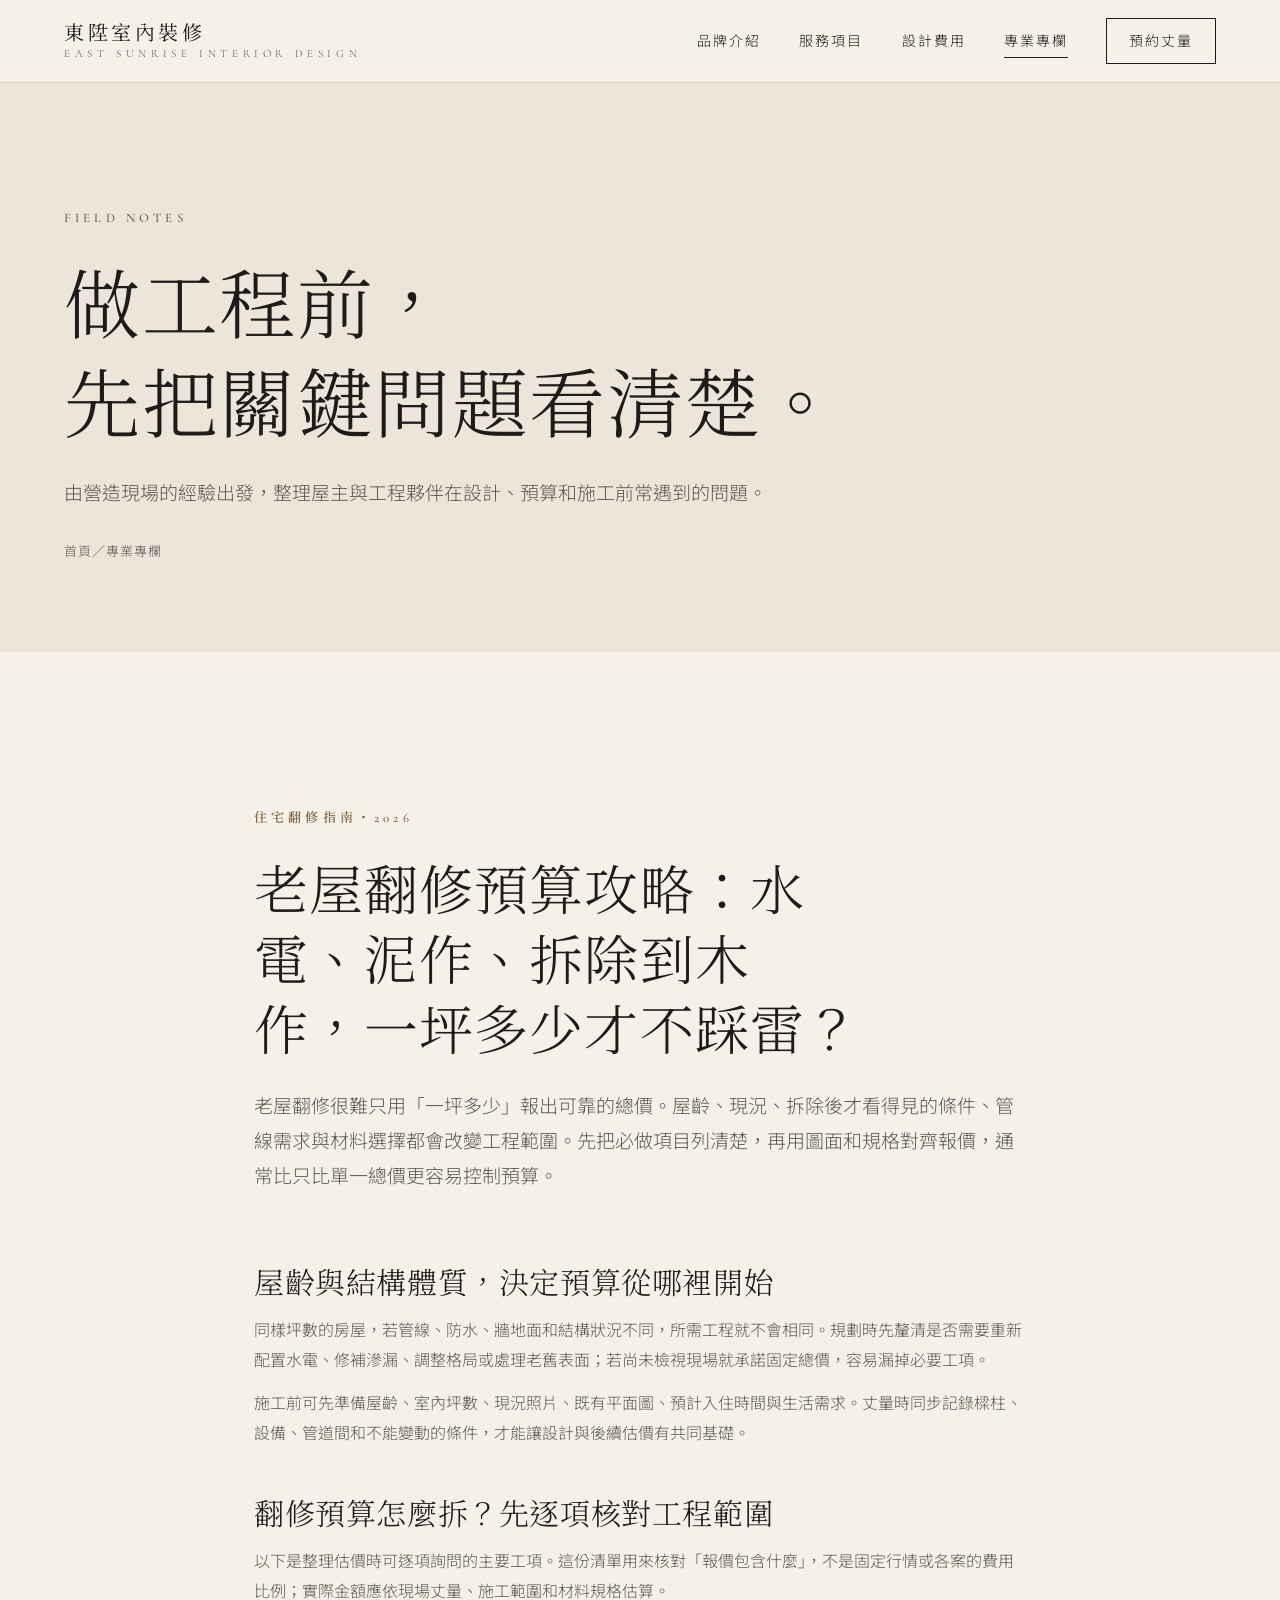
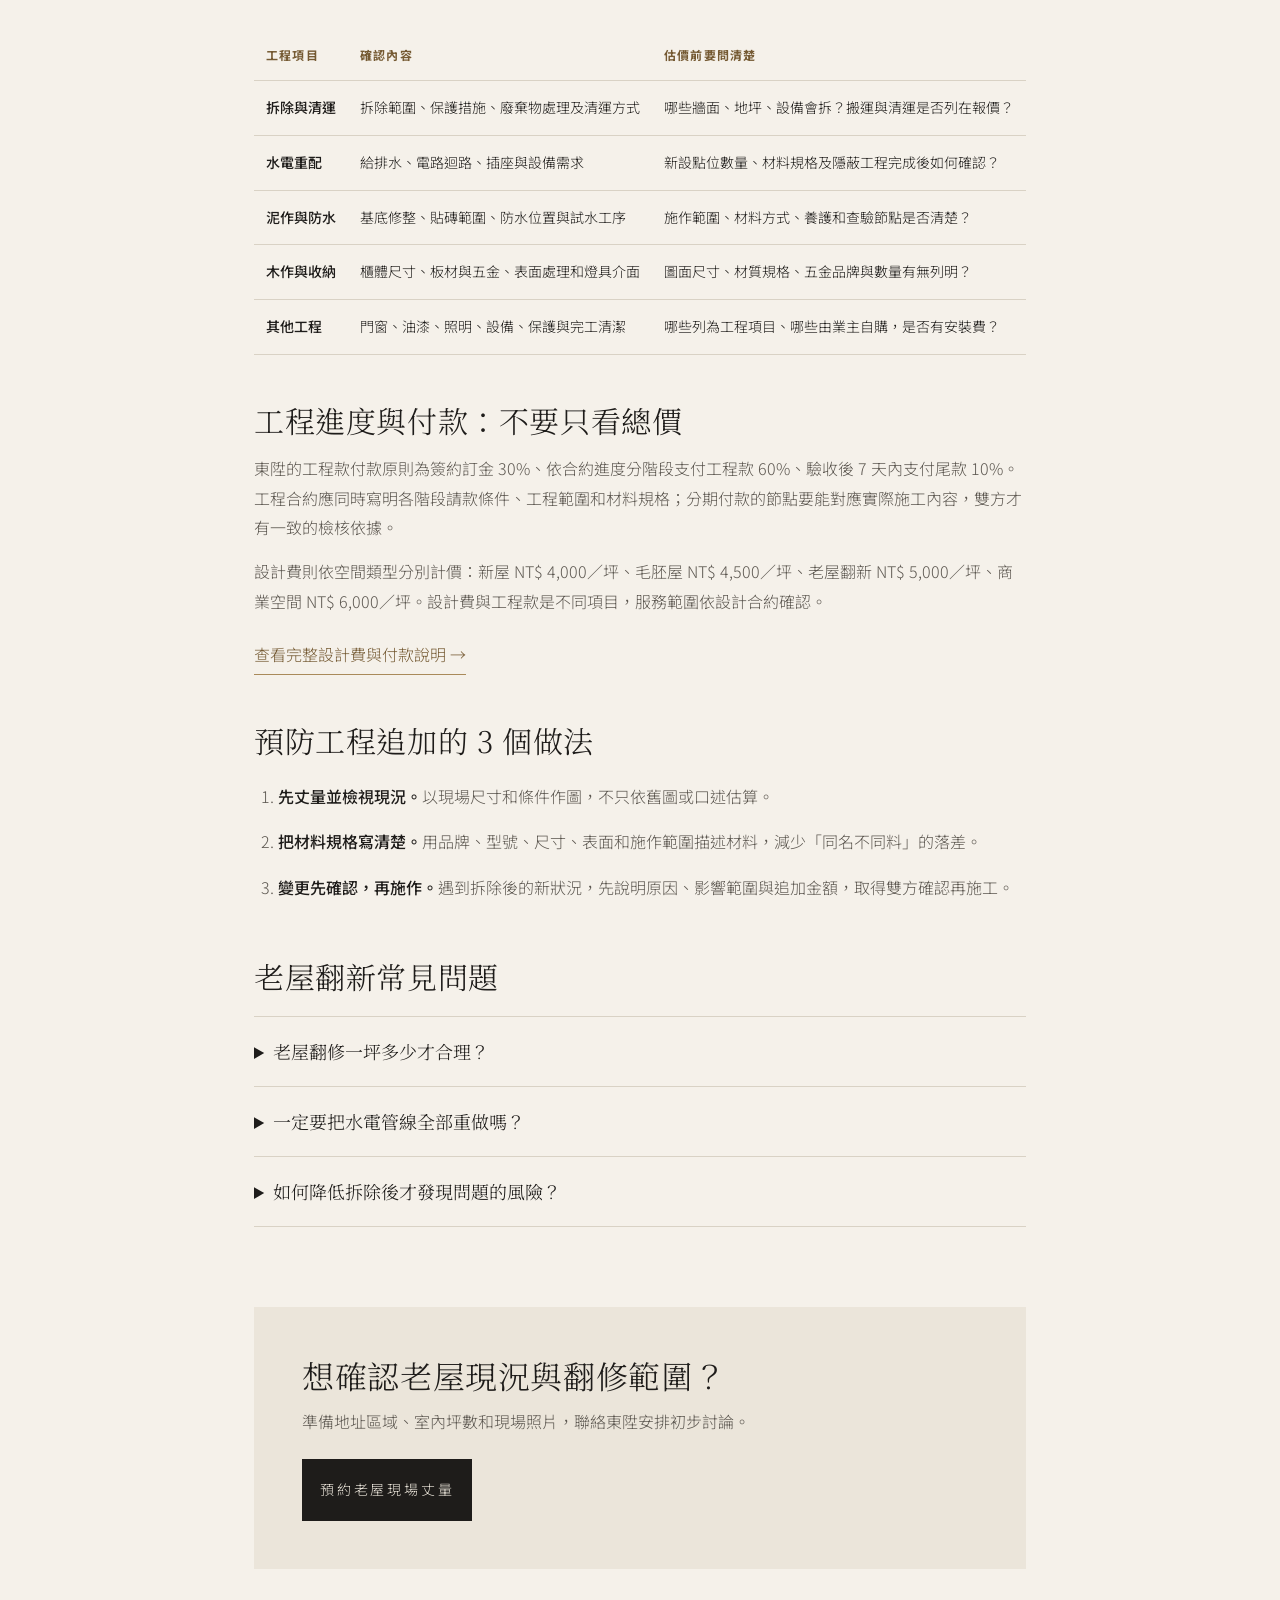
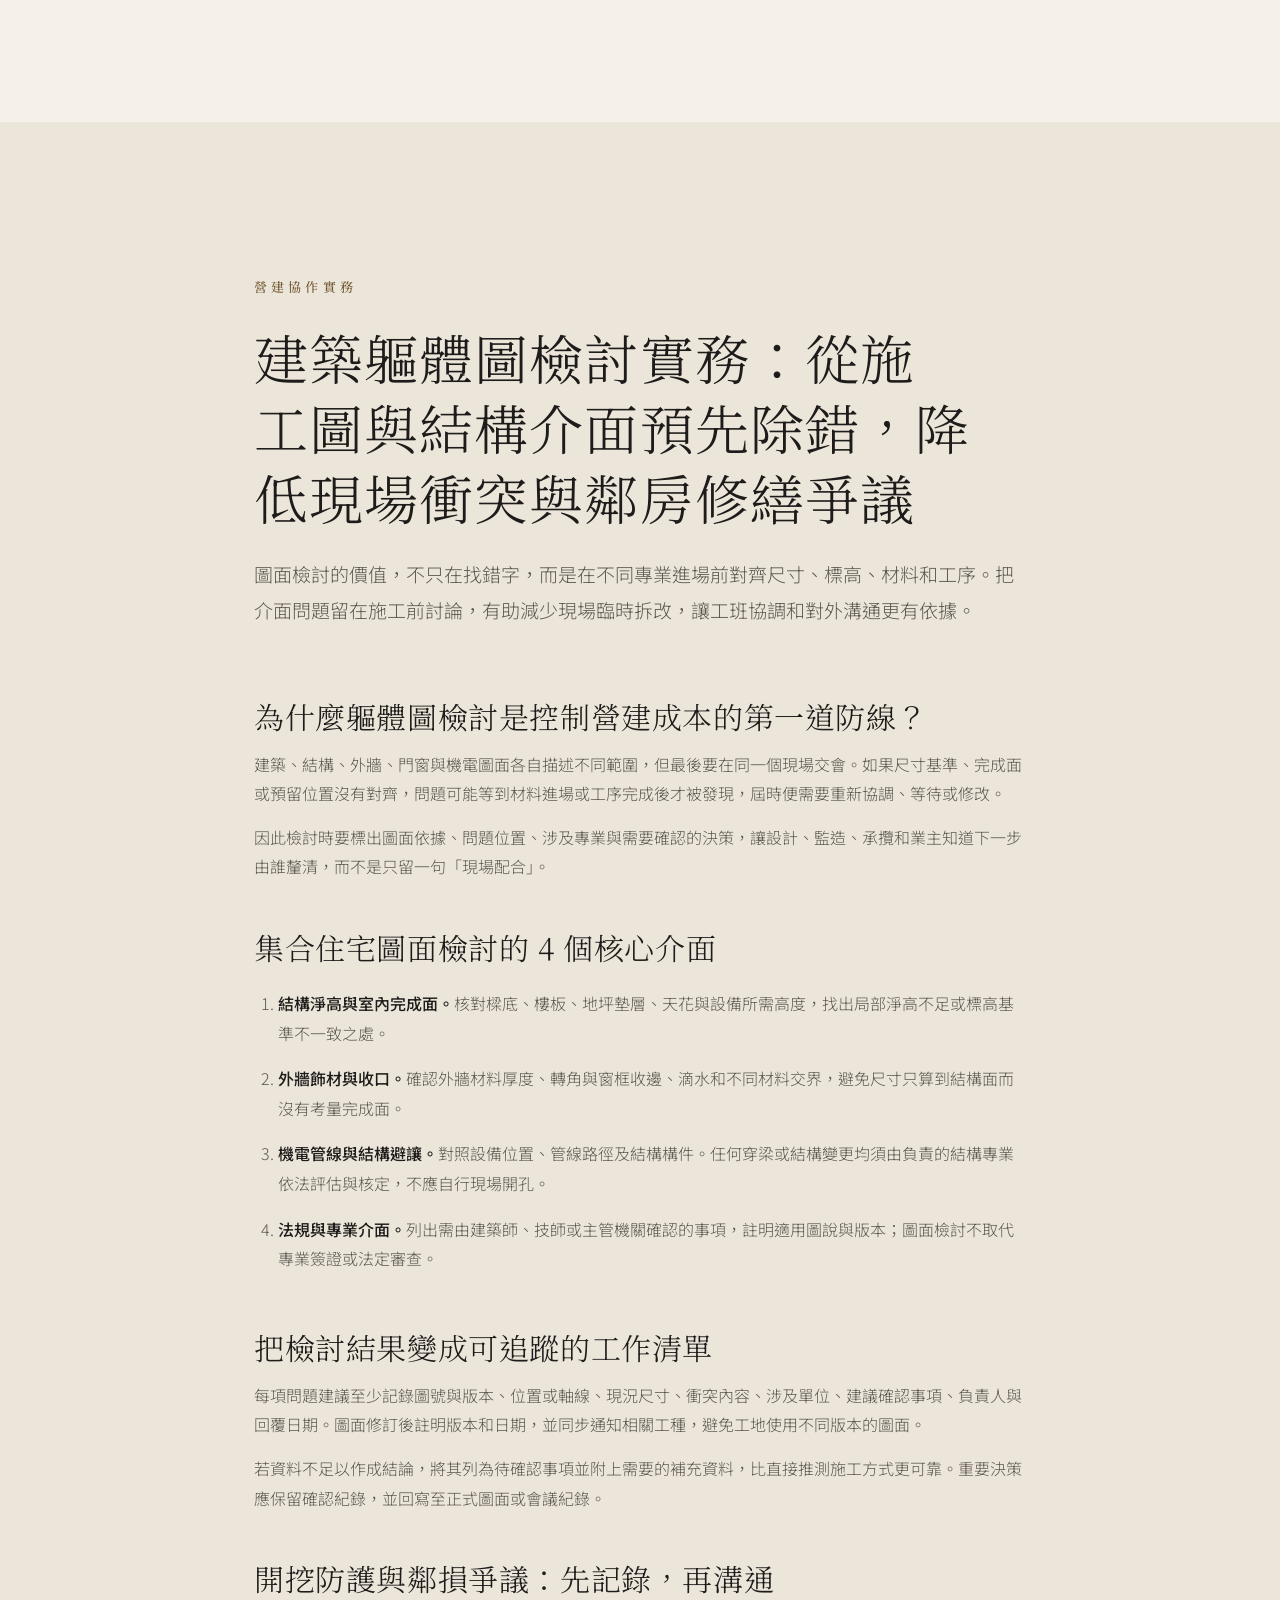
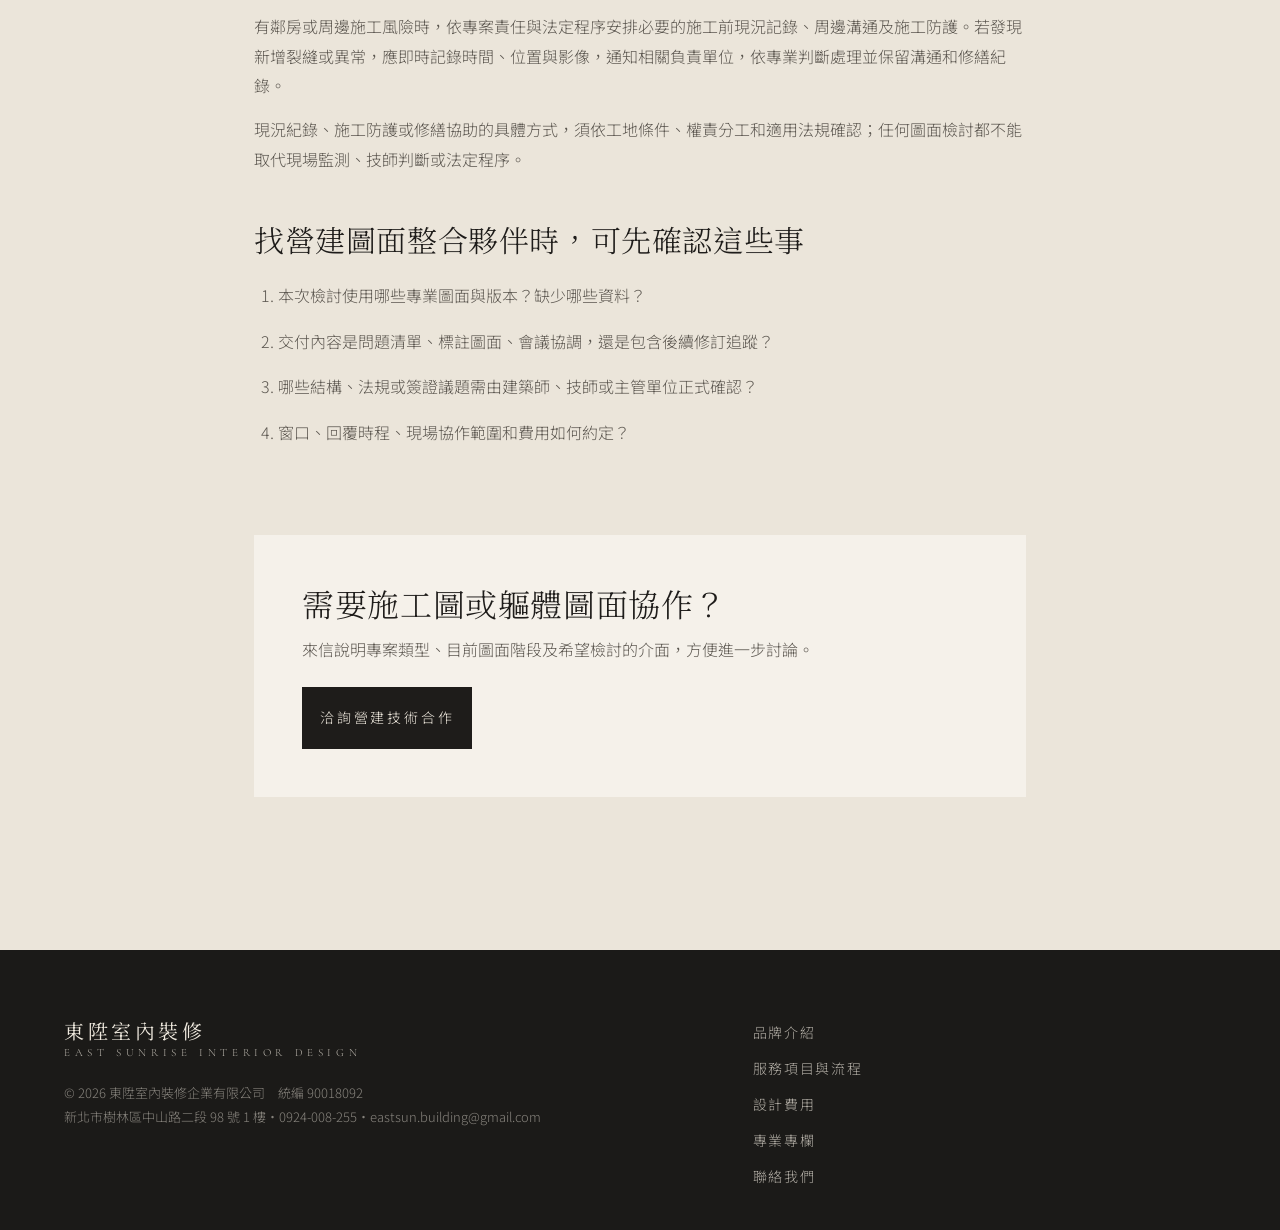
==== insights.html @ cc5eee1f "Publish East Sunrise static website Co-authored-by: Copilot <223556219+Copilot@users.noreply.github." ====
<!DOCTYPE html>
<html lang="zh-Hant">
<head>
<meta charset="utf-8">
<meta name="viewport" content="width=device-width, initial-scale=1">
<title>裝修與營建專業專欄｜老屋翻修預算、軀體圖面檢討｜東陞</title>
<meta name="description" content="東陞室內裝修分享老屋翻修預算拆解、工程追加預防、建築軀體圖檢討與鄰房修繕防護實務，協助屋主與工程夥伴做好施工前準備。">
<meta name="keywords" content="老屋翻修預算,老屋翻修一坪多少,老屋翻新費用分配,軀體圖面檢討,建築施工圖檢討,鄰房修繕防護">
<meta property="og:title" content="裝修與營建專業專欄｜東陞室內裝修">
<meta property="og:description" content="從老屋翻修預算到營建圖面除錯，分享施工前值得知道的工程眉角。">
<meta property="og:type" content="website">
<link rel="preconnect" href="https://fonts.googleapis.com">
<link rel="preconnect" href="https://fonts.gstatic.com" crossorigin>
<link href="https://fonts.googleapis.com/css2?family=Cormorant+Garamond:ital,wght@0,300;0,400;0,500;1,300;1,400&family=Noto+Sans+TC:wght@300;400;500&family=Noto+Serif+TC:wght@300;400;500&display=swap" rel="stylesheet">
<script>document.documentElement.classList.add("js")</script>
<link rel="stylesheet" href="styles.css">
</head>
<body class="inner-page">
<a class="skip" href="#top">跳到主要內容</a>
<header class="nav solid" id="nav">
  <a href="index.html#top" class="brand" aria-label="東陞室內裝修 首頁">
    <span class="brand-zh">東陞室內裝修</span>
    <span class="brand-en">EAST SUNRISE INTERIOR DESIGN</span>
  </a>
  <nav class="menu" id="menu" aria-label="主選單">
    <a href="index.html#about">品牌介紹</a>
    <a href="services.html">服務項目</a>
    <a href="pricing.html">設計費用</a>
    <a href="insights.html" aria-current="page">專業專欄</a>
    <a href="index.html#contact" class="menu-cta">預約丈量</a>
  </nav>
  <button class="burger" id="burger" aria-label="開啟選單" aria-expanded="false" aria-controls="menu"><span></span><span></span></button>
</header>
<main id="top" tabindex="-1">
  <section class="page-hero">
    <div class="wrap">
      <p class="eyebrow">FIELD NOTES</p>
      <h1>做工程前，<br>先把關鍵問題看清楚。</h1>
      <p class="lead">由營造現場的經驗出發，整理屋主與工程夥伴在設計、預算和施工前常遇到的問題。</p>
      <nav class="breadcrumbs" aria-label="麵包屑"><a href="index.html">首頁</a><span aria-hidden="true">／</span><span aria-current="page">專業專欄</span></nav>
    </div>
  </section>

  <article class="section article-section" id="old-house-budget">
    <div class="article-wrap">
      <header class="article-header reveal">
        <p class="eyebrow">住宅翻修指南・2026</p>
        <h2>老屋翻修預算攻略：水電、泥作、拆除到木作，一坪多少才不踩雷？</h2>
        <p class="article-lead">老屋翻修很難只用「一坪多少」報出可靠的總價。屋齡、現況、拆除後才看得見的條件、管線需求與材料選擇都會改變工程範圍。先把必做項目列清楚，再用圖面和規格對齊報價，通常比只比單一總價更容易控制預算。</p>
      </header>
      <div class="article-body reveal">
        <h3>屋齡與結構體質，決定預算從哪裡開始</h3>
        <p>同樣坪數的房屋，若管線、防水、牆地面和結構狀況不同，所需工程就不會相同。規劃時先釐清是否需要重新配置水電、修補滲漏、調整格局或處理老舊表面；若尚未檢視現場就承諾固定總價，容易漏掉必要工項。</p>
        <p>施工前可先準備屋齡、室內坪數、現況照片、既有平面圖、預計入住時間與生活需求。丈量時同步記錄樑柱、設備、管道間和不能變動的條件，才能讓設計與後續估價有共同基礎。</p>

        <h3>翻修預算怎麼拆？先逐項核對工程範圍</h3>
        <p>以下是整理估價時可逐項詢問的主要工項。這份清單用來核對「報價包含什麼」，不是固定行情或各案的費用比例；實際金額應依現場丈量、施工範圍和材料規格估算。</p>
        <div class="table-scroll article-table">
          <table>
            <thead><tr><th scope="col">工程項目</th><th scope="col">確認內容</th><th scope="col">估價前要問清楚</th></tr></thead>
            <tbody>
              <tr><th scope="row">拆除與清運</th><td>拆除範圍、保護措施、廢棄物處理及清運方式</td><td>哪些牆面、地坪、設備會拆？搬運與清運是否列在報價？</td></tr>
              <tr><th scope="row">水電重配</th><td>給排水、電路迴路、插座與設備需求</td><td>新設點位數量、材料規格及隱蔽工程完成後如何確認？</td></tr>
              <tr><th scope="row">泥作與防水</th><td>基底修整、貼磚範圍、防水位置與試水工序</td><td>施作範圍、材料方式、養護和查驗節點是否清楚？</td></tr>
              <tr><th scope="row">木作與收納</th><td>櫃體尺寸、板材與五金、表面處理和燈具介面</td><td>圖面尺寸、材質規格、五金品牌與數量有無列明？</td></tr>
              <tr><th scope="row">其他工程</th><td>門窗、油漆、照明、設備、保護與完工清潔</td><td>哪些列為工程項目、哪些由業主自購，是否有安裝費？</td></tr>
            </tbody>
          </table>
        </div>

        <h3>工程進度與付款：不要只看總價</h3>
        <p>東陞的工程款付款原則為簽約訂金 30%、依合約進度分階段支付工程款 60%、驗收後 7 天內支付尾款 10%。工程合約應同時寫明各階段請款條件、工程範圍和材料規格；分期付款的節點要能對應實際施工內容，雙方才有一致的檢核依據。</p>
        <p>設計費則依空間類型分別計價：新屋 NT$ 4,000／坪、毛胚屋 NT$ 4,500／坪、老屋翻新 NT$ 5,000／坪、商業空間 NT$ 6,000／坪。設計費與工程款是不同項目，服務範圍依設計合約確認。</p>
        <p><a class="text-link" href="pricing.html">查看完整設計費與付款說明 <span aria-hidden="true">→</span></a></p>

        <h3>預防工程追加的 3 個做法</h3>
        <ol class="article-list">
          <li><strong>先丈量並檢視現況。</strong>以現場尺寸和條件作圖，不只依舊圖或口述估算。</li>
          <li><strong>把材料規格寫清楚。</strong>用品牌、型號、尺寸、表面和施作範圍描述材料，減少「同名不同料」的落差。</li>
          <li><strong>變更先確認，再施作。</strong>遇到拆除後的新狀況，先說明原因、影響範圍與追加金額，取得雙方確認再施工。</li>
        </ol>

        <h3>老屋翻新常見問題</h3>
        <div class="faq-list">
          <details><summary>老屋翻修一坪多少才合理？</summary><p>單一坪數價格無法涵蓋每間老屋的屋況差異。先界定拆除、水電、泥作防水、木作和設備範圍，再依丈量與材料規格估價，才能公平比較不同方案。</p></details>
          <details><summary>一定要把水電管線全部重做嗎？</summary><p>是否重配需看管線狀態、使用需求與現場條件，並由現勘後討論，不宜只憑屋齡推定。若進行翻修，應把檢查結果、保留或更新範圍寫進工程內容。</p></details>
          <details><summary>如何降低拆除後才發現問題的風險？</summary><p>施工前先檢視可見狀況並記錄既有條件，將無法在拆除前確認的部分列為待查項目；發現新狀況時先確認處理方式、費用和工期，再安排施作。</p></details>
        </div>
      </div>
      <aside class="article-cta reveal">
        <h3>想確認老屋現況與翻修範圍？</h3>
        <p>準備地址區域、室內坪數和現場照片，聯絡東陞安排初步討論。</p>
        <a class="btn btn-dark" href="tel:+886924008255">預約老屋現場丈量</a>
      </aside>
    </div>
  </article>

  <article class="section article-section article-alt" id="drawing-review">
    <div class="article-wrap">
      <header class="article-header reveal">
        <p class="eyebrow">營建協作實務</p>
        <h2>建築軀體圖檢討實務：從施工圖與結構介面預先除錯，降低現場衝突與鄰房修繕爭議</h2>
        <p class="article-lead">圖面檢討的價值，不只在找錯字，而是在不同專業進場前對齊尺寸、標高、材料和工序。把介面問題留在施工前討論，有助減少現場臨時拆改，讓工班協調和對外溝通更有依據。</p>
      </header>
      <div class="article-body reveal">
        <h3>為什麼軀體圖檢討是控制營建成本的第一道防線？</h3>
        <p>建築、結構、外牆、門窗與機電圖面各自描述不同範圍，但最後要在同一個現場交會。如果尺寸基準、完成面或預留位置沒有對齊，問題可能等到材料進場或工序完成後才被發現，屆時便需要重新協調、等待或修改。</p>
        <p>因此檢討時要標出圖面依據、問題位置、涉及專業與需要確認的決策，讓設計、監造、承攬和業主知道下一步由誰釐清，而不是只留一句「現場配合」。</p>

        <h3>集合住宅圖面檢討的 4 個核心介面</h3>
        <ol class="article-list">
          <li><strong>結構淨高與室內完成面。</strong>核對樑底、樓板、地坪墊層、天花與設備所需高度，找出局部淨高不足或標高基準不一致之處。</li>
          <li><strong>外牆飾材與收口。</strong>確認外牆材料厚度、轉角與窗框收邊、滴水和不同材料交界，避免尺寸只算到結構面而沒有考量完成面。</li>
          <li><strong>機電管線與結構避讓。</strong>對照設備位置、管線路徑及結構構件。任何穿梁或結構變更均須由負責的結構專業依法評估與核定，不應自行現場開孔。</li>
          <li><strong>法規與專業介面。</strong>列出需由建築師、技師或主管機關確認的事項，註明適用圖說與版本；圖面檢討不取代專業簽證或法定審查。</li>
        </ol>

        <h3>把檢討結果變成可追蹤的工作清單</h3>
        <p>每項問題建議至少記錄圖號與版本、位置或軸線、現況尺寸、衝突內容、涉及單位、建議確認事項、負責人與回覆日期。圖面修訂後註明版本和日期，並同步通知相關工種，避免工地使用不同版本的圖面。</p>
        <p>若資料不足以作成結論，將其列為待確認事項並附上需要的補充資料，比直接推測施工方式更可靠。重要決策應保留確認紀錄，並回寫至正式圖面或會議紀錄。</p>

        <h3>開挖防護與鄰損爭議：先記錄，再溝通</h3>
        <p>有鄰房或周邊施工風險時，依專案責任與法定程序安排必要的施工前現況記錄、周邊溝通及施工防護。若發現新增裂縫或異常，應即時記錄時間、位置與影像，通知相關負責單位，依專業判斷處理並保留溝通和修繕紀錄。</p>
        <p>現況紀錄、施工防護或修繕協助的具體方式，須依工地條件、權責分工和適用法規確認；任何圖面檢討都不能取代現場監測、技師判斷或法定程序。</p>

        <h3>找營建圖面整合夥伴時，可先確認這些事</h3>
        <ul class="article-list">
          <li>本次檢討使用哪些專業圖面與版本？缺少哪些資料？</li>
          <li>交付內容是問題清單、標註圖面、會議協調，還是包含後續修訂追蹤？</li>
          <li>哪些結構、法規或簽證議題需由建築師、技師或主管單位正式確認？</li>
          <li>窗口、回覆時程、現場協作範圍和費用如何約定？</li>
        </ul>
      </div>
      <aside class="article-cta reveal">
        <h3>需要施工圖或軀體圖面協作？</h3>
        <p>來信說明專案類型、目前圖面階段及希望檢討的介面，方便進一步討論。</p>
        <a class="btn btn-dark" href="mailto:eastsun.building@gmail.com?subject=%E7%87%9F%E5%BB%BA%E5%9C%96%E9%9D%A2%E6%AA%A2%E8%A8%8E%E5%90%88%E4%BD%9C">洽詢營建技術合作</a>
      </aside>
    </div>
  </article>
</main>
<footer class="footer">
  <div class="wrap foot-grid">
    <div><a href="index.html#top" class="brand"><span class="brand-zh">東陞室內裝修</span><span class="brand-en">EAST SUNRISE INTERIOR DESIGN</span></a><p>© 2026 東陞室內裝修企業有限公司　統編 90018092<br>新北市樹林區中山路二段 98 號 1 樓・0924-008-255・eastsun.building@gmail.com</p></div>
    <nav aria-label="頁尾選單"><a href="index.html#about">品牌介紹</a><a href="services.html">服務項目與流程</a><a href="pricing.html">設計費用</a><a href="insights.html">專業專欄</a><a href="index.html#contact">聯絡我們</a></nav>
  </div>
</footer>
<script src="script.js"></script>
</body>
</html>
---- styles.css ----
:root{
  --bg:#f5f1ea; --bg-2:#ebe5da; --ink:#1e1c1a; --ink-2:#5d5851; --line:#d9d2c5;
  --brass:#a98a5a; --brass-text:#755a33; --dark:#1b1a18; --on-dark:#efe9de;
  --serif:'Cormorant Garamond','Noto Serif TC',serif;
  --serif-zh:'Noto Serif TC','Cormorant Garamond',serif;
  --sans:'Noto Sans TC',system-ui,sans-serif;
  --ease:cubic-bezier(.2,.7,.2,1);
  --gutter:clamp(20px,5vw,72px);
}
*{box-sizing:border-box;margin:0;padding:0}
html{scroll-behavior:smooth;scroll-padding-top:70px}
body{background:var(--bg);color:var(--ink);font-family:var(--sans);font-weight:300;line-height:1.85;-webkit-font-smoothing:antialiased;overflow-x:hidden}
img{display:block;max-width:100%}
a{color:inherit;text-decoration:none}
ul,ol{list-style:none}
button{font:inherit;color:inherit;background:none;border:0;cursor:pointer}
a,button{touch-action:manipulation}
.skip{position:fixed;left:16px;top:-60px;z-index:100;background:var(--ink);color:#fff;padding:10px 18px;transition:top .3s}
.skip:focus{top:12px}
:focus-visible{outline:2px solid var(--brass);outline-offset:3px}
.wrap{max-width:1360px;margin:0 auto;padding:0 var(--gutter)}
.section{padding:clamp(80px,12vw,170px) 0}
em{font-style:italic;color:var(--brass);font-family:var(--serif)}

h1,h2,h3{text-wrap:balance;font-family:var(--serif-zh);font-weight:300;line-height:1.3;letter-spacing:.02em}
h2{font-size:clamp(30px,4.2vw,58px)}
.eyebrow{font-family:var(--serif);font-size:13px;letter-spacing:.32em;color:var(--brass-text);margin-bottom:22px;font-weight:500}
.eyebrow.light{color:#d6bf93}
.lead{font-size:clamp(16px,1.5vw,19px);color:var(--ink);margin-bottom:20px}
.inner-page{padding-top:78px}
.inner-page .nav{color:var(--ink)}
.page-hero{background:var(--bg-2);padding:clamp(70px,10vw,132px) 0 clamp(54px,7vw,90px)}
.page-hero h1{font-size:clamp(38px,6vw,76px);margin-bottom:24px}
.page-hero .lead{max-width:760px;color:var(--ink-2);margin-bottom:30px}
.breadcrumbs{font-size:13px;color:var(--ink-2);letter-spacing:.08em}
.breadcrumbs a:hover{color:var(--brass-text)}

/* NAV */
.nav{position:fixed;inset:0 0 auto 0;z-index:50;display:flex;justify-content:space-between;align-items:center;padding:18px var(--gutter);color:#fff;transition:background .45s,color .45s,box-shadow .45s}
.nav.solid{background:rgba(245,241,234,.92);backdrop-filter:blur(14px);color:var(--ink);box-shadow:0 1px 0 var(--line)}
.brand{display:flex;flex-direction:column;line-height:1.1}
.brand-zh{font-family:var(--serif-zh);font-size:20px;letter-spacing:.18em;font-weight:400}
.brand-en{font-family:var(--serif);font-size:11px;letter-spacing:.42em;opacity:.75;margin-top:5px}
.menu{display:flex;gap:clamp(18px,3vw,44px);align-items:center;font-size:14px;letter-spacing:.14em}
.menu a{position:relative;padding:4px 0}
.menu a:not(.menu-cta)::after{content:"";position:absolute;left:0;bottom:0;width:100%;height:1px;background:currentColor;transform:scaleX(0);transform-origin:right;transition:transform .5s var(--ease)}
.menu a:not(.menu-cta):hover::after{transform:scaleX(1);transform-origin:left}
.menu a[aria-current=page]::after{transform:scaleX(1)}
.menu-cta{border:1px solid currentColor;padding:9px 22px!important;transition:background .3s,color .3s,border-color .3s}
.menu-cta:hover{background:var(--brass);border-color:var(--brass);color:#fff}
.burger{display:none;width:44px;height:44px;position:relative}
.burger span{position:absolute;left:10px;right:10px;height:1px;background:currentColor;transition:transform .4s var(--ease),top .4s var(--ease)}
.burger span:first-child{top:19px}.burger span:last-child{top:25px}
.burger[aria-expanded=true] span:first-child{top:22px;transform:rotate(45deg)}
.burger[aria-expanded=true] span:last-child{top:22px;transform:rotate(-45deg)}

/* HERO */
.hero{position:relative;height:100svh;min-height:620px;color:#fff;display:flex;align-items:flex-end;overflow:hidden}
.hero-media,.hero-media img{position:absolute;inset:0;width:100%;height:100%}
.hero-media img{object-fit:cover;animation:zoom 22s var(--ease) both}
@keyframes zoom{from{transform:scale(1.12)}to{transform:scale(1)}}
.hero-shade{position:absolute;inset:0;background:linear-gradient(180deg,rgba(15,13,11,.55) 0%,rgba(15,13,11,.18) 30%,rgba(15,13,11,.55) 62%,rgba(15,13,11,.85) 100%),linear-gradient(90deg,rgba(15,13,11,.55) 0%,rgba(15,13,11,0) 70%)}
.hero h1,.hero-sub{text-shadow:0 2px 24px rgba(0,0,0,.35)}
.hero-content{position:relative;padding:0 var(--gutter) clamp(70px,11vh,120px);max-width:1360px;margin:0 auto;width:100%}
.hero h1{font-size:clamp(38px,6.6vw,96px);font-weight:300;line-height:1.18;margin-bottom:28px}
.hero h1 em{color:#e3cb9d}
.hero-sub{max-width:520px;font-size:clamp(15px,1.4vw,18px);opacity:.88;margin-bottom:38px}
.hero-actions{display:flex;gap:34px;align-items:center;flex-wrap:wrap}
.hero-content>*{opacity:0;transform:translateY(26px);animation:rise 1.2s var(--ease) forwards}
.hero-content>:nth-child(1){animation-delay:.3s}.hero-content>:nth-child(2){animation-delay:.5s}
.hero-content>:nth-child(3){animation-delay:.75s}.hero-content>:nth-child(4){animation-delay:.95s}
@keyframes rise{to{opacity:1;transform:none}}
.scroll-hint{position:absolute;right:var(--gutter);bottom:40px;display:flex;flex-direction:column;align-items:center;gap:14px;font-family:var(--serif);font-size:11px;letter-spacing:.4em;writing-mode:vertical-rl}
.scroll-hint i{width:1px;height:64px;background:rgba(255,255,255,.35);position:relative;overflow:hidden}
.scroll-hint i::after{content:"";position:absolute;inset:0;background:#fff;animation:drip 2.2s var(--ease) infinite}
@keyframes drip{0%{transform:translateY(-100%)}60%,100%{transform:translateY(100%)}}

/* BUTTONS */
.btn{display:inline-block;padding:16px 38px;font-size:14px;letter-spacing:.2em;transition:background .35s,color .35s,transform .35s var(--ease)}
.btn-light{background:#fff;color:var(--ink)}
.btn-light:hover{background:var(--brass);color:#fff}
.btn-dark{background:var(--ink);color:var(--on-dark);width:100%;padding:18px}
.btn-dark:hover{background:var(--brass)}
.link-light{font-size:14px;letter-spacing:.16em;border-bottom:1px solid rgba(255,255,255,.5);padding-bottom:4px;transition:border-color .3s}
.link-light:hover{border-color:#fff}

/* ABOUT */
.about-grid{display:grid;grid-template-columns:1fr 1.1fr;gap:clamp(40px,8vw,140px);align-items:start}
.about p{color:var(--ink-2)}
.about .lead{color:var(--ink)}
.stats{display:flex;gap:clamp(24px,4vw,56px);margin-top:54px;padding-top:34px;border-top:1px solid var(--line)}
.stats b{font-variant-numeric:tabular-nums;display:block;font-family:var(--serif);font-weight:300;font-size:clamp(44px,5vw,70px);line-height:1;color:var(--ink)}
.stats span{font-size:13px;letter-spacing:.12em;color:var(--ink-2)}

/* PROJECTS */
.projects{background:var(--bg-2)}
.section-head{display:flex;justify-content:space-between;align-items:flex-end;gap:30px;flex-wrap:wrap;margin-bottom:clamp(36px,5vw,64px)}
.head-note{color:var(--ink-2);max-width:320px}
.filters{display:flex;gap:6px;flex-wrap:wrap}
.filters button{padding:8px 18px;font-size:14px;letter-spacing:.14em;color:var(--ink-2);border:1px solid transparent;transition:color .3s,border-color .3s}
.filters button:hover{color:var(--ink)}
.filters button.active{color:var(--ink);border-color:var(--ink)}
.grid{display:grid;grid-template-columns:repeat(12,1fr);grid-auto-rows:clamp(190px,24vw,340px);gap:clamp(12px,1.6vw,22px)}
.card{position:relative;overflow:hidden;cursor:pointer;grid-column:span 4;background:var(--line);transition:opacity .5s,transform .5s var(--ease)}
.c-lg{grid-column:span 8;grid-row:span 2}
.c-tall{grid-column:span 4;grid-row:span 2}
.c-wide{grid-column:span 8}
.card.hide{display:none}
.grid.filtered .card{grid-column:span 4;grid-row:span 1}
.card img{width:100%;height:100%;object-fit:cover;transition:transform 1.4s var(--ease),filter .6s}
.card::after{content:"";position:absolute;inset:0;background:linear-gradient(180deg,transparent 45%,rgba(15,13,11,.72));opacity:.85;transition:opacity .5s}
.card:hover img,.card:focus-visible img{transform:scale(1.06)}
.card:focus-visible{outline-offset:-4px;outline-color:#fff}
.card-info{position:absolute;left:0;right:0;bottom:0;padding:22px 26px;z-index:2;color:#fff;transform:translateY(8px);transition:transform .6s var(--ease)}
.card:hover .card-info{transform:none}
.card-info span{font-size:12px;letter-spacing:.22em;opacity:.8}
.card-info h3{font-size:clamp(20px,2vw,28px);margin-top:2px}

/* PHILOSOPHY */
.phil-grid{display:grid;grid-template-columns:1fr 1fr;gap:clamp(40px,8vw,130px);align-items:center}
.phil-img{overflow:hidden;aspect-ratio:4/5}
.phil-img img{width:100%;height:100%;object-fit:cover}
.phil-text h2{margin-bottom:46px}
.phil-text dl>div{padding:24px 0;border-top:1px solid var(--line)}
.phil-text dl>div:last-child{border-bottom:1px solid var(--line)}
.phil-text dt{font-family:var(--serif-zh);font-size:19px;letter-spacing:.1em;margin-bottom:6px}
.phil-text dd{color:var(--ink-2)}

/* SERVICES */
.services{background:var(--bg)}
.service-tracks{display:grid;grid-template-columns:1fr 1fr;gap:clamp(20px,3vw,42px)}
.service-track{padding:clamp(24px,3.5vw,48px);border:1px solid var(--line);background:rgba(255,255,255,.28)}
.service-track .eyebrow{display:flex;justify-content:space-between;align-items:center;margin-bottom:18px}
.service-track .eyebrow span{font-family:var(--sans);font-size:12px;letter-spacing:.12em;border:1px solid var(--line);border-radius:99px;padding:3px 10px}
.service-track h3{font-size:clamp(22px,2.5vw,32px);margin-bottom:28px}
.service-track ul{border-top:1px solid var(--line)}
.service-track li{padding:18px 0;border-bottom:1px solid var(--line)}
.service-track li strong{display:block;font-family:var(--serif-zh);font-size:18px;font-weight:400;margin-bottom:4px}
.service-track li span{display:block;color:var(--ink-2);font-size:14px}
.service-track>p:not(.eyebrow){color:var(--ink-2)}

/* PRICING */
.pricing{background:var(--bg-2)}
.pricing-grid{display:grid;grid-template-columns:1.35fr .8fr;gap:clamp(24px,4vw,56px);align-items:start}
.price-panel,.payment-panel{padding:clamp(22px,3.5vw,44px);background:var(--bg)}
.price-panel,.payment-panel{min-width:0}
.pricing h3{font-size:24px;margin-bottom:24px}
.table-scroll{overflow-x:auto}
.price-panel table{width:100%;border-collapse:collapse;text-align:left;font-size:14px}
.price-panel th,.price-panel td{padding:15px 12px;border-bottom:1px solid var(--line);vertical-align:top}
.price-panel thead th{font-size:12px;letter-spacing:.1em;color:var(--brass-text);white-space:nowrap}
.price-panel tbody th{font-weight:500;white-space:nowrap}
.price-panel tbody td:nth-child(2){font-weight:500;white-space:nowrap}
.pricing-note{font-size:13px;color:var(--ink-2);margin-top:20px}
.payment-list li{position:relative;display:grid;grid-template-columns:1fr auto;gap:4px 16px;padding:18px 0;border-top:1px solid var(--line)}
.payment-list li:last-child{border-bottom:1px solid var(--line)}
.payment-list li span{font-size:14px;color:var(--ink-2)}
.payment-list li b{font-family:var(--serif);font-size:30px;font-weight:400;color:var(--brass-text);line-height:1}
.payment-list li p{grid-column:1/-1;font-size:14px}
.pricing-cta{text-align:right;margin-top:28px}
.text-link{border-bottom:1px solid var(--brass);padding-bottom:4px;color:var(--brass-text)}
.home-links{padding-top:0}
.pricing-single{max-width:100%;padding:clamp(24px,5vw,64px)}
.payment-section{background:var(--bg)}
.pricing-aside{padding:clamp(22px,3.5vw,44px);border:1px solid var(--line)}
.pricing-aside h3{font-size:clamp(22px,2.5vw,30px);margin-bottom:20px}
.pricing-aside ul{list-style:disc;padding-left:20px;color:var(--ink-2)}
.pricing-aside li{padding:8px 0}
.pricing-aside>p:last-child{font-size:13px;color:var(--ink-2);margin-top:20px}
.pricing-faq{background:var(--bg-2)}
.faq-wrap{max-width:920px}
.faq-list details{border-top:1px solid var(--line);padding:18px 0}
.faq-list details:last-child{border-bottom:1px solid var(--line)}
.faq-list summary{cursor:pointer;font-family:var(--serif-zh);font-size:18px}
.faq-list details p{padding-top:12px;color:var(--ink-2)}

/* EDITORIAL */
.article-section{background:var(--bg)}
.article-alt{background:var(--bg-2)}
.article-wrap{max-width:900px;margin:0 auto;padding:0 var(--gutter)}
.article-header{max-width:790px;margin:0 auto clamp(38px,6vw,70px)}
.article-header h2{font-size:clamp(30px,4.5vw,54px);margin-bottom:24px}
.article-lead{font-size:clamp(16px,1.7vw,19px);color:var(--ink-2)}
.article-body h3{font-size:clamp(22px,2.7vw,30px);margin:46px 0 14px}
.article-body p{color:var(--ink-2);margin:14px 0}
.article-body .text-link{display:inline-block;margin-top:10px}
.article-table{margin:24px 0}
.article-table table{width:100%;min-width:620px;border-collapse:collapse;text-align:left;font-size:14px}
.article-table th,.article-table td{padding:14px 12px;border-bottom:1px solid var(--line);vertical-align:top}
.article-table thead th{font-size:12px;color:var(--brass-text);letter-spacing:.1em}
.article-table tbody th{font-weight:500;white-space:nowrap}
.article-list{list-style:decimal;padding-left:24px;color:var(--ink-2)}
.article-list li{padding:8px 0}
.article-list strong{color:var(--ink);font-weight:500}
.article-body .faq-list{margin-top:20px}
.article-cta{margin-top:clamp(44px,7vw,80px);padding:clamp(24px,4vw,48px);background:var(--bg-2)}
.article-alt .article-cta{background:var(--bg)}
.article-cta h3{font-size:clamp(22px,2.8vw,32px);margin-bottom:10px}
.article-cta p{color:var(--ink-2);margin-bottom:22px}
.article-cta .btn{width:auto}

/* PAGE CTA */
.contact-cta{background:var(--dark);color:var(--on-dark);padding:clamp(52px,8vw,100px) 0}
.cta-inner{display:flex;justify-content:space-between;align-items:center;gap:36px}
.cta-inner h2{max-width:720px;font-size:clamp(27px,4vw,46px)}
.cta-inner .eyebrow{margin-bottom:14px}
.cta-actions{display:flex;flex-direction:column;align-items:flex-start;gap:22px;flex-shrink:0}
.process-note{color:var(--on-dark);opacity:.72}

/* INSIGHTS */
.insights{background:var(--bg)}
.insight-grid{display:grid;grid-template-columns:1fr 1fr;gap:clamp(20px,3vw,42px)}
.insight-card{padding:clamp(24px,3.5vw,46px);border-top:1px solid var(--brass);background:var(--bg-2)}
.insight-card .eyebrow{margin-bottom:16px}
.insight-card h3{font-size:clamp(21px,2.3vw,30px);margin-bottom:18px}
.insight-card>p:not(.eyebrow){color:var(--ink-2)}
.insight-card details{margin-top:22px;border-top:1px solid var(--line);padding-top:14px}
.insight-card summary{cursor:pointer;font-size:14px;color:var(--brass-text);letter-spacing:.08em}
.insight-card details ul{list-style:disc;padding:10px 0 0 20px;color:var(--ink-2);font-size:14px}
.insight-card details li{padding:4px 0}
.insight-card .keyword-note{margin-top:18px;font-size:12px;letter-spacing:.04em}

/* PROCESS */
.process{background:var(--dark);color:var(--on-dark)}
.steps{display:grid;grid-template-columns:repeat(3,1fr);gap:clamp(20px,3vw,48px);counter-reset:s}
.steps li{padding-top:28px;border-top:1px solid rgba(239,233,222,.2);position:relative}
.steps li::before{content:"";position:absolute;top:-1px;left:0;width:100%;height:1px;background:var(--brass);transform:scaleX(0);transform-origin:left;transition:transform 1.2s var(--ease) .3s}
.steps li.in::before{transform:scaleX(1)}
.steps b{font-family:var(--serif);font-weight:300;font-size:46px;color:var(--brass);display:block;line-height:1;margin-bottom:22px}
.steps h3{font-size:22px;margin-bottom:12px}
.steps p{font-size:15px;opacity:.7}

/* QUOTE */
.quote{background:var(--bg-2);text-align:center}
blockquote{font-family:var(--serif-zh);font-weight:300;font-size:clamp(22px,3vw,40px);line-height:1.7;max-width:900px;margin:0 auto}
blockquote cite{display:block;margin-top:34px;font-family:var(--sans);font-style:normal;font-size:14px;letter-spacing:.2em;color:var(--ink-2)}

/* CONTACT */
.contact-grid{display:grid;grid-template-columns:1fr 1fr;gap:clamp(40px,8vw,130px)}
.contact h2{margin-bottom:28px}
.info{margin-top:40px}
.info li{display:flex;gap:26px;padding:14px 0;border-top:1px solid var(--line);color:var(--ink-2)}
.info li>a{overflow-wrap:anywhere}
.info li:last-child{border-bottom:1px solid var(--line)}
.info span{width:44px;color:var(--brass);letter-spacing:.15em;font-size:13px;padding-top:2px}
.form{display:flex;flex-direction:column;gap:28px}
.form label{display:flex;flex-direction:column;gap:8px;flex:1}
.form label span{font-size:13px;letter-spacing:.16em;color:var(--ink-2)}
.form input,.form select,.form textarea{font:inherit;color:var(--ink);background:transparent;border:0;border-bottom:1px solid var(--ink-2);padding:10px 0;border-radius:0;transition:border-color .3s;resize:vertical}
.form input:focus-visible,.form select:focus-visible,.form textarea:focus-visible{outline:2px solid var(--brass);outline-offset:4px;border-color:var(--brass)}
.form [aria-invalid=true]{border-color:#a23b25}
.err-msg{font-size:13px;color:#a23b25}
.err-msg:empty{display:none}
.form-hint{font-size:13px;color:var(--ink-2);text-align:center}
.row{display:flex;gap:24px}
.form-note{min-height:1.6em;font-size:14px;color:var(--brass-text);text-align:center}

/* FOOTER */
.footer{background:var(--dark);color:var(--on-dark);padding:70px 0 40px}
.foot-grid{display:grid;grid-template-columns:1.4fr 1fr;gap:40px;font-size:14px}
.foot-grid p{opacity:.5;margin-top:22px;font-size:13px}
.foot-grid nav{display:flex;flex-direction:column;gap:10px;letter-spacing:.12em}
.foot-grid nav a{opacity:.7;transition:opacity .3s,color .3s}
.foot-grid nav a:hover{opacity:1;color:#d6bf93}

/* DIALOG */
.dlg{border:0;padding:0;background:var(--bg);width:min(1100px,94vw);max-height:92vh;margin:auto;overflow:auto;overscroll-behavior:contain;opacity:0;transform:translateY(24px) scale(.98);transition:opacity .5s var(--ease),transform .5s var(--ease),overlay .5s allow-discrete,display .5s allow-discrete}
.dlg[open]{opacity:1;transform:none}
@starting-style{.dlg[open]{opacity:0;transform:translateY(24px) scale(.98)}}
.dlg::backdrop{background:rgba(15,13,11,.78);backdrop-filter:blur(6px)}
.dlg img{width:100%;max-height:62vh;object-fit:cover}
.dlg-body{padding:clamp(24px,4vw,52px)}
.dlg-body h3{font-size:clamp(26px,3.4vw,42px);margin-bottom:14px}
.dlg-body>p:not(.eyebrow){color:var(--ink-2);max-width:680px}
.dlg-spec{display:flex;flex-wrap:wrap;gap:12px 48px;margin-top:30px;padding-top:24px;border-top:1px solid var(--line)}
.dlg-spec dt{font-size:12px;letter-spacing:.2em;color:var(--brass-text)}
.dlg-spec dd{font-size:16px}
.dlg-close{position:absolute;top:14px;right:14px;z-index:5;width:44px;height:44px;background:rgba(245,241,234,.92);border-radius:50%;font-size:16px;transition:background .3s,color .3s}
.dlg-close:hover{background:var(--brass);color:#fff}

/* REVEAL */
.js .reveal{opacity:0;transform:translateY(34px);transition:opacity 1.1s var(--ease),transform 1.1s var(--ease)}
.js .reveal.in{opacity:1;transform:none}
.d1{transition-delay:.12s}.d2{transition-delay:.24s}.d3{transition-delay:.36s}

/* RESPONSIVE */
@media(max-width:960px){
  .about-grid,.phil-grid,.contact-grid{grid-template-columns:1fr}
  .steps{grid-template-columns:repeat(2,1fr);row-gap:44px}
  .pricing-grid{grid-template-columns:1fr}
  .grid{grid-template-columns:repeat(2,1fr);grid-auto-rows:clamp(180px,38vw,300px)}
  .grid{grid-auto-flow:dense}
  .card,.c-tall{grid-column:span 1;grid-row:span 1}
  .c-lg,.c-wide{grid-column:span 2;grid-row:span 1}
  .grid.filtered .card{grid-column:span 1;grid-row:span 1}
  .phil-img{aspect-ratio:4/3}
  .foot-grid{grid-template-columns:1fr}
}
@media(max-width:760px){
  .burger{display:block}
  .grid{grid-template-columns:1fr}
  .card,.c-tall,.c-lg,.c-wide,.grid.filtered .card{grid-column:span 1}
  .menu{position:fixed;inset:0;background:var(--dark);color:var(--on-dark);flex-direction:column;justify-content:center;gap:28px;font-size:20px;letter-spacing:.24em;opacity:0;visibility:hidden;transition:opacity .5s var(--ease),visibility .5s}
  .menu.open{opacity:1;visibility:visible}
  .nav.open{color:var(--on-dark);background:transparent;box-shadow:none;backdrop-filter:none}
  .burger{z-index:60}.brand{position:relative;z-index:60}
  .scroll-hint{display:none}
  .stats{flex-wrap:wrap}
  .row{flex-direction:column;gap:28px}
  .service-tracks,.insight-grid{grid-template-columns:1fr}
  .cta-inner{align-items:flex-start;flex-direction:column}
}
@media(max-width:480px){
  .steps{grid-template-columns:1fr}
  .price-panel{padding:18px}
  .price-panel table{min-width:540px}
  .pricing-single{padding:18px}
}
@media(prefers-reduced-motion:reduce){
  *,*::before,*::after{animation:none!important;transition-duration:.01ms!important}
  html{scroll-behavior:auto}
  .js .reveal,.hero-content>*{opacity:1;transform:none}
}
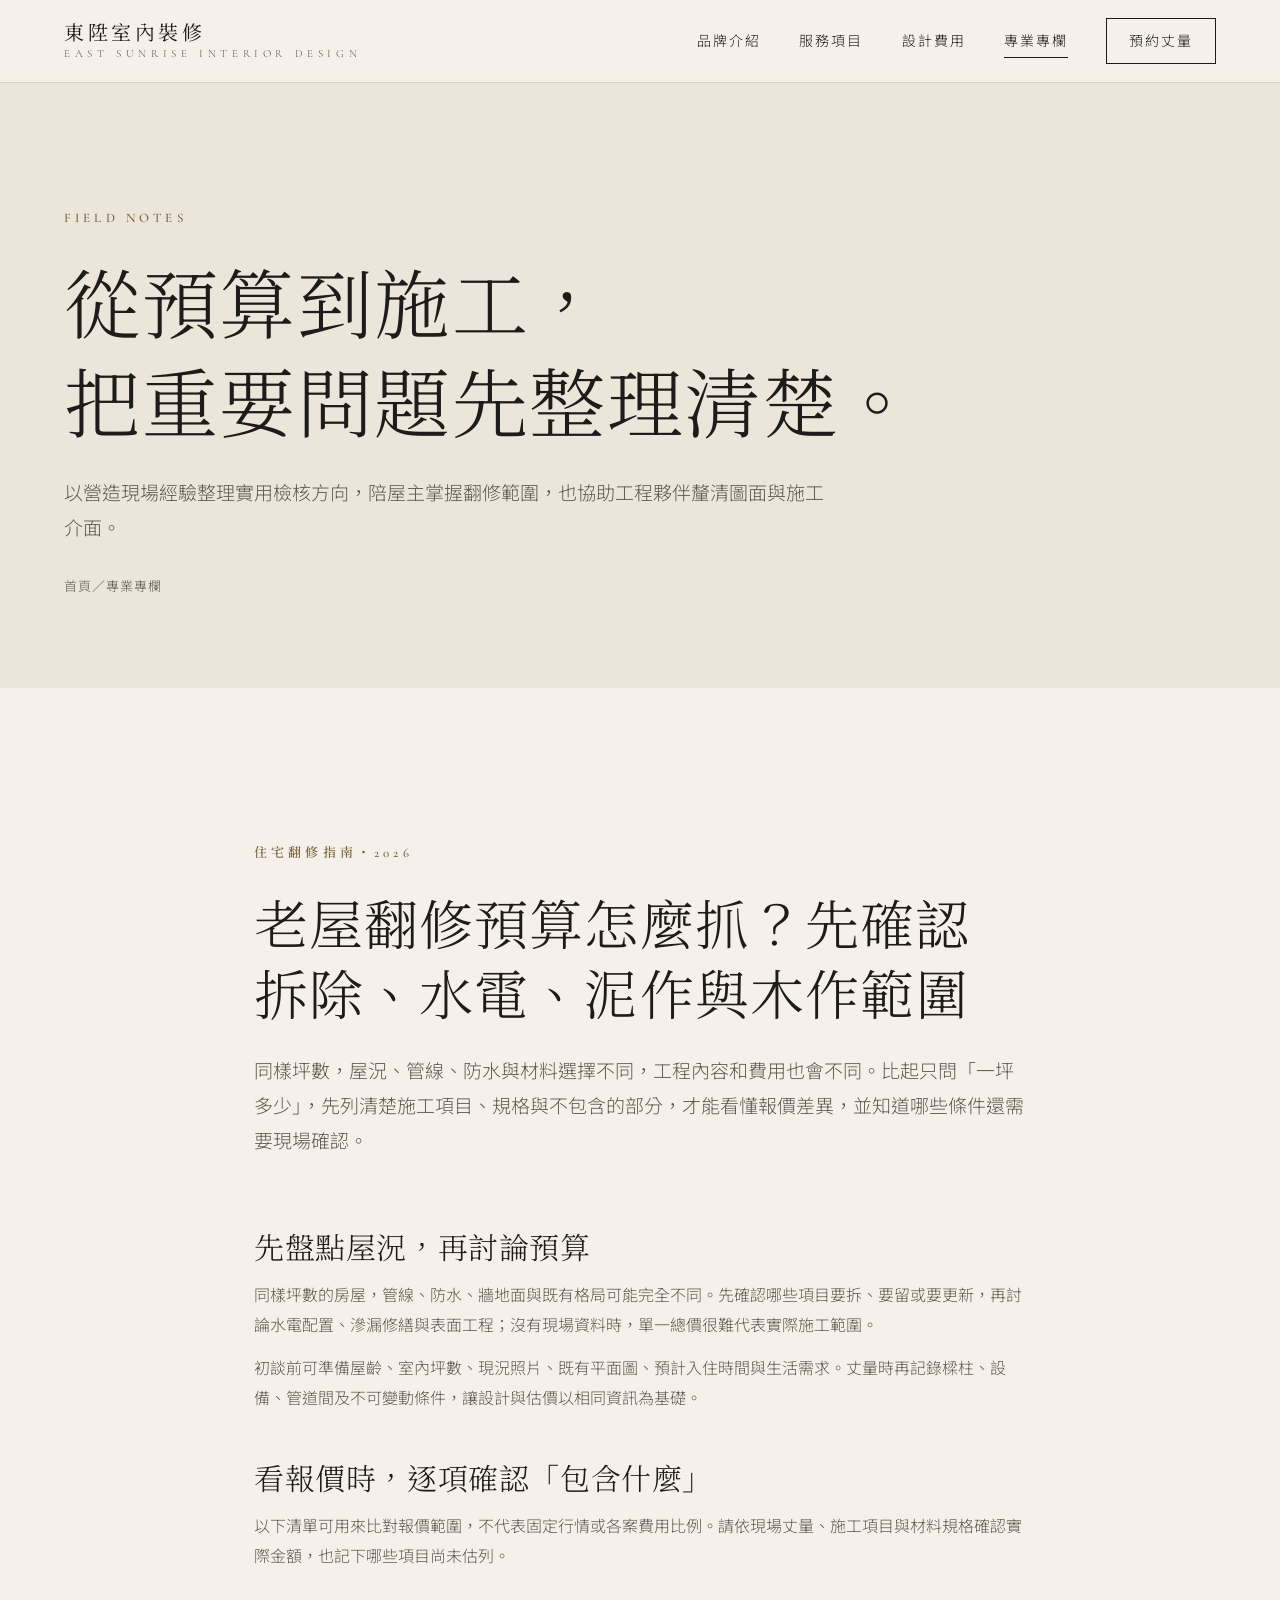
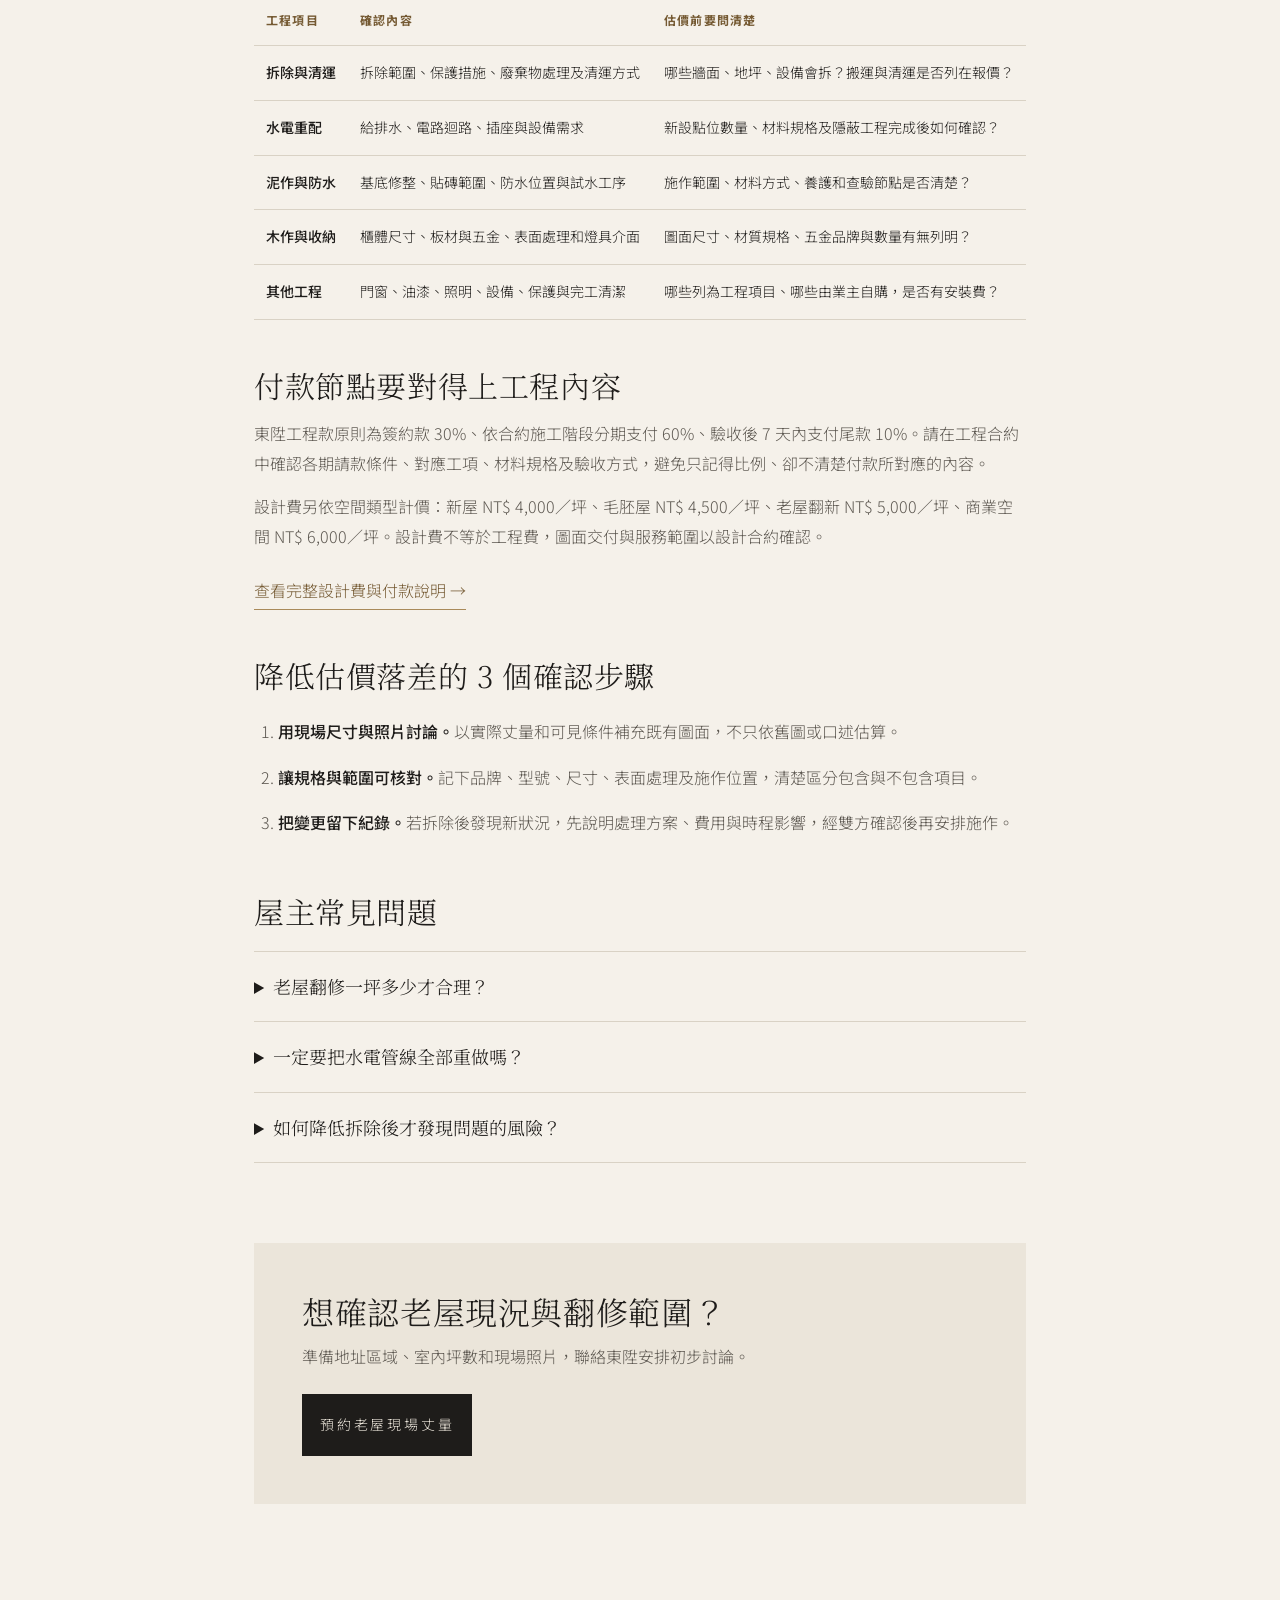
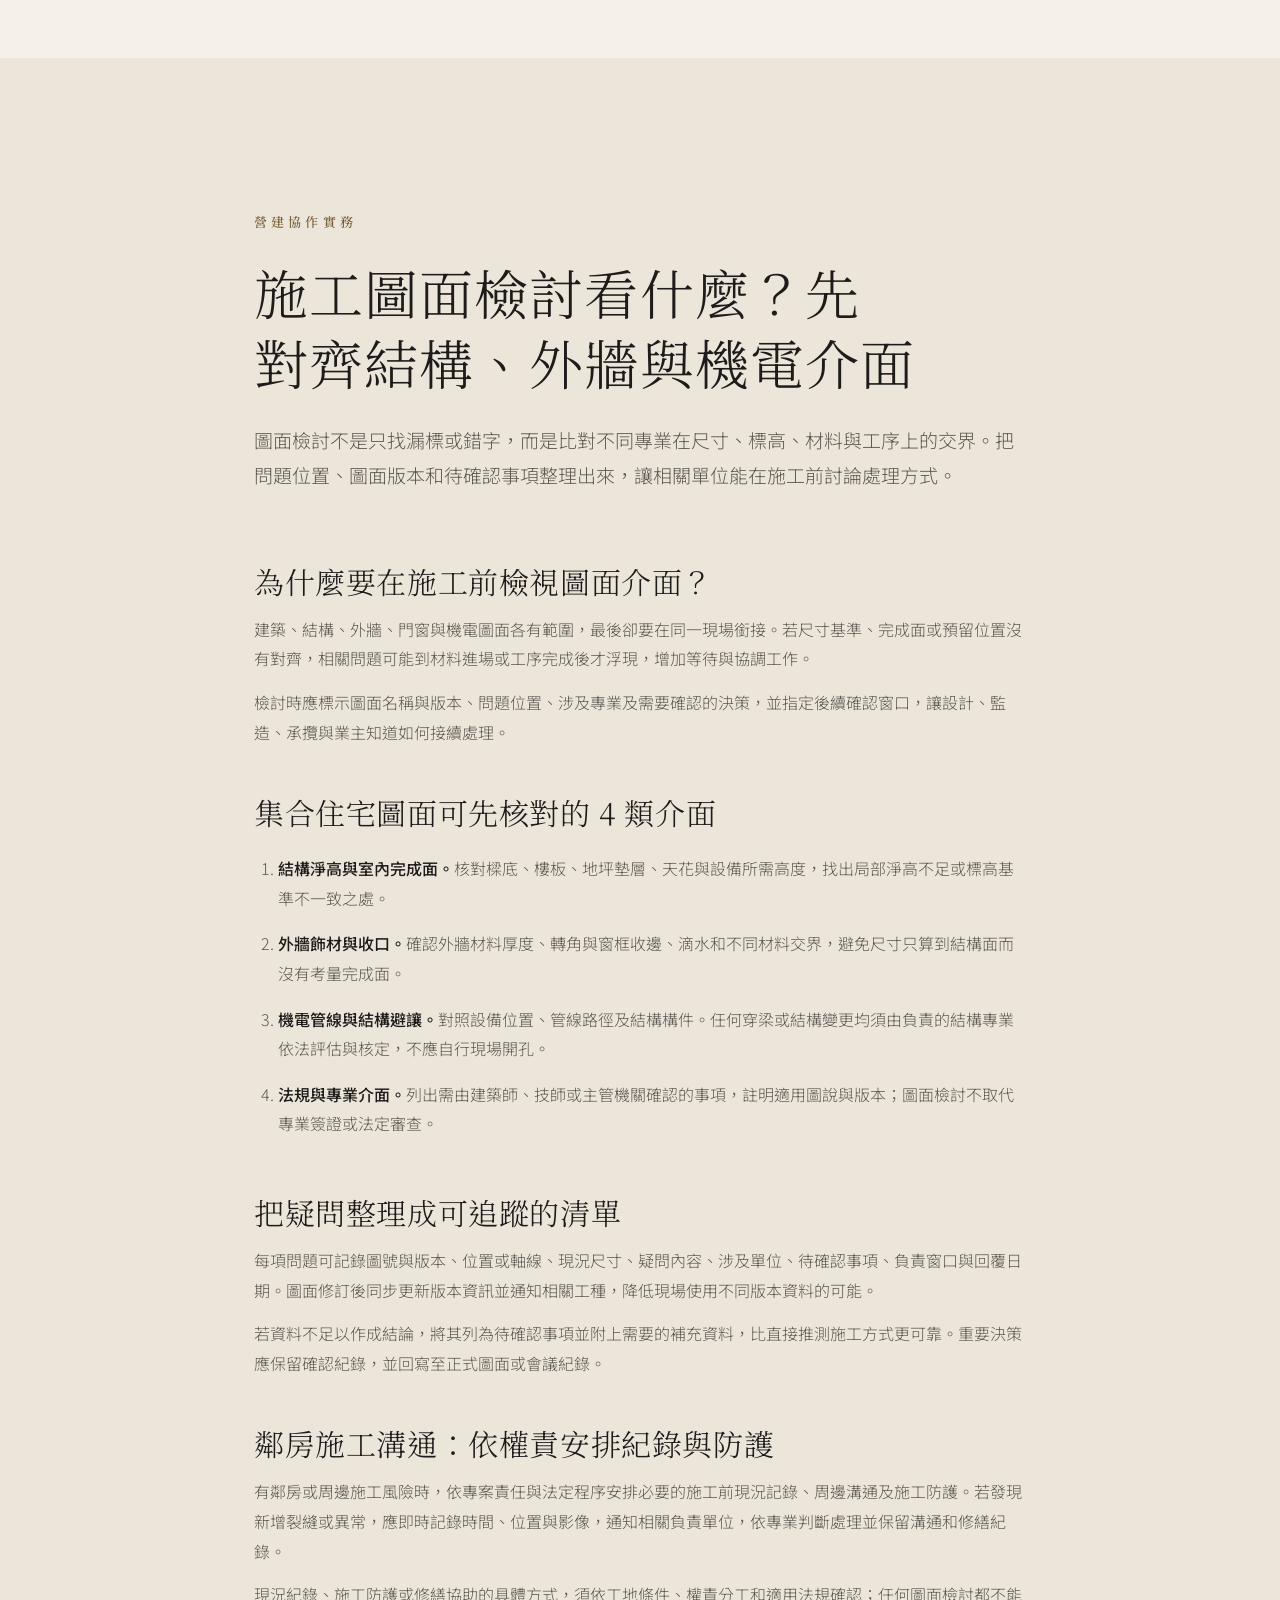
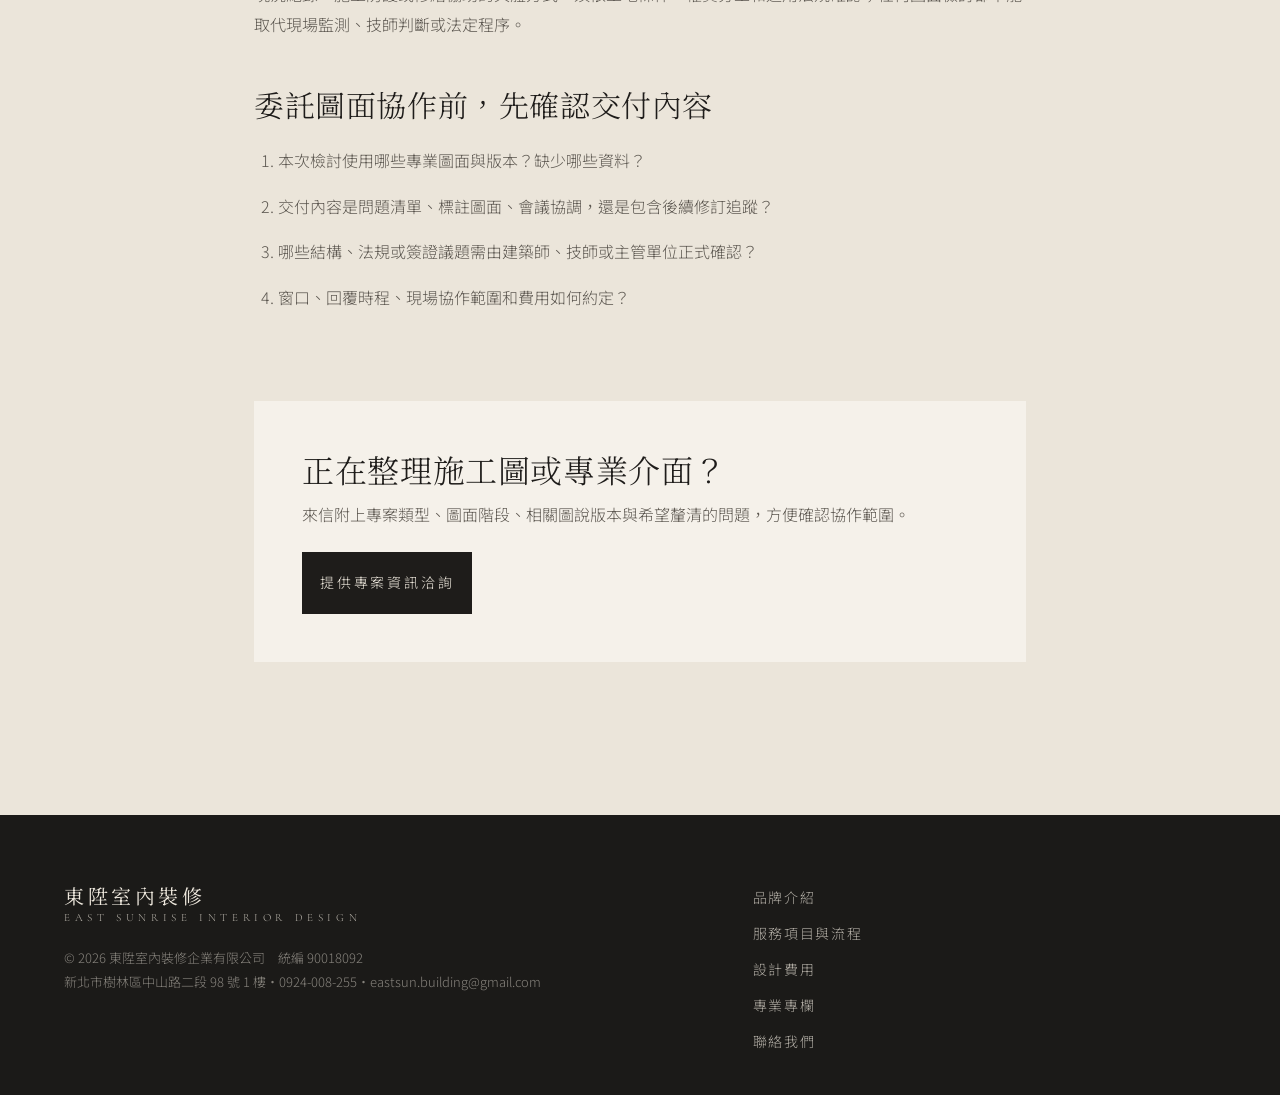
==== commit dce901ee: "Refine East Sunrise website copy Co-authored-by: Copilot <223556219+Copilot@users.noreply.github.com" ====
--- a/insights.html
+++ b/insights.html
@@ -3,11 +3,11 @@
 <head>
 <meta charset="utf-8">
 <meta name="viewport" content="width=device-width, initial-scale=1">
-<title>裝修與營建專業專欄｜老屋翻修預算、軀體圖面檢討｜東陞</title>
-<meta name="description" content="東陞室內裝修分享老屋翻修預算拆解、工程追加預防、建築軀體圖檢討與鄰房修繕防護實務，協助屋主與工程夥伴做好施工前準備。">
+<title>裝修與營建知識｜老屋翻修預算、施工圖檢討｜東陞</title>
+<meta name="description" content="東陞整理老屋翻修估價、工程範圍確認、施工圖面檢討及鄰房施工溝通重點，提供屋主與工程夥伴施工前可參考的檢核方向。">
 <meta name="keywords" content="老屋翻修預算,老屋翻修一坪多少,老屋翻新費用分配,軀體圖面檢討,建築施工圖檢討,鄰房修繕防護">
 <meta property="og:title" content="裝修與營建專業專欄｜東陞室內裝修">
-<meta property="og:description" content="從老屋翻修預算到營建圖面除錯，分享施工前值得知道的工程眉角。">
+<meta property="og:description" content="以清楚、實用的檢核方向，協助屋主與工程夥伴做好翻修與施工前準備。">
 <meta property="og:type" content="website">
 <link rel="preconnect" href="https://fonts.googleapis.com">
 <link rel="preconnect" href="https://fonts.gstatic.com" crossorigin>
@@ -35,8 +35,8 @@
   <section class="page-hero">
     <div class="wrap">
       <p class="eyebrow">FIELD NOTES</p>
-      <h1>做工程前，<br>先把關鍵問題看清楚。</h1>
-      <p class="lead">由營造現場的經驗出發，整理屋主與工程夥伴在設計、預算和施工前常遇到的問題。</p>
+      <h1>從預算到施工，<br>把重要問題先整理清楚。</h1>
+      <p class="lead">以營造現場經驗整理實用檢核方向，陪屋主掌握翻修範圍，也協助工程夥伴釐清圖面與施工介面。</p>
       <nav class="breadcrumbs" aria-label="麵包屑"><a href="index.html">首頁</a><span aria-hidden="true">／</span><span aria-current="page">專業專欄</span></nav>
     </div>
   </section>
@@ -45,16 +45,16 @@
     <div class="article-wrap">
       <header class="article-header reveal">
         <p class="eyebrow">住宅翻修指南・2026</p>
-        <h2>老屋翻修預算攻略：水電、泥作、拆除到木作，一坪多少才不踩雷？</h2>
-        <p class="article-lead">老屋翻修很難只用「一坪多少」報出可靠的總價。屋齡、現況、拆除後才看得見的條件、管線需求與材料選擇都會改變工程範圍。先把必做項目列清楚，再用圖面和規格對齊報價，通常比只比單一總價更容易控制預算。</p>
+        <h2>老屋翻修預算怎麼抓？先確認拆除、水電、泥作與木作範圍</h2>
+        <p class="article-lead">同樣坪數，屋況、管線、防水與材料選擇不同，工程內容和費用也會不同。比起只問「一坪多少」，先列清楚施工項目、規格與不包含的部分，才能看懂報價差異，並知道哪些條件還需要現場確認。</p>
       </header>
       <div class="article-body reveal">
-        <h3>屋齡與結構體質，決定預算從哪裡開始</h3>
-        <p>同樣坪數的房屋，若管線、防水、牆地面和結構狀況不同，所需工程就不會相同。規劃時先釐清是否需要重新配置水電、修補滲漏、調整格局或處理老舊表面；若尚未檢視現場就承諾固定總價，容易漏掉必要工項。</p>
-        <p>施工前可先準備屋齡、室內坪數、現況照片、既有平面圖、預計入住時間與生活需求。丈量時同步記錄樑柱、設備、管道間和不能變動的條件，才能讓設計與後續估價有共同基礎。</p>
+        <h3>先盤點屋況，再討論預算</h3>
+        <p>同樣坪數的房屋，管線、防水、牆地面與既有格局可能完全不同。先確認哪些項目要拆、要留或要更新，再討論水電配置、滲漏修繕與表面工程；沒有現場資料時，單一總價很難代表實際施工範圍。</p>
+        <p>初談前可準備屋齡、室內坪數、現況照片、既有平面圖、預計入住時間與生活需求。丈量時再記錄樑柱、設備、管道間及不可變動條件，讓設計與估價以相同資訊為基礎。</p>
 
-        <h3>翻修預算怎麼拆？先逐項核對工程範圍</h3>
-        <p>以下是整理估價時可逐項詢問的主要工項。這份清單用來核對「報價包含什麼」，不是固定行情或各案的費用比例；實際金額應依現場丈量、施工範圍和材料規格估算。</p>
+        <h3>看報價時，逐項確認「包含什麼」</h3>
+        <p>以下清單可用來比對報價範圍，不代表固定行情或各案費用比例。請依現場丈量、施工項目與材料規格確認實際金額，也記下哪些項目尚未估列。</p>
         <div class="table-scroll article-table">
           <table>
             <thead><tr><th scope="col">工程項目</th><th scope="col">確認內容</th><th scope="col">估價前要問清楚</th></tr></thead>
@@ -68,19 +68,19 @@
           </table>
         </div>
 
-        <h3>工程進度與付款：不要只看總價</h3>
-        <p>東陞的工程款付款原則為簽約訂金 30%、依合約進度分階段支付工程款 60%、驗收後 7 天內支付尾款 10%。工程合約應同時寫明各階段請款條件、工程範圍和材料規格；分期付款的節點要能對應實際施工內容，雙方才有一致的檢核依據。</p>
-        <p>設計費則依空間類型分別計價：新屋 NT$ 4,000／坪、毛胚屋 NT$ 4,500／坪、老屋翻新 NT$ 5,000／坪、商業空間 NT$ 6,000／坪。設計費與工程款是不同項目，服務範圍依設計合約確認。</p>
+        <h3>付款節點要對得上工程內容</h3>
+        <p>東陞工程款原則為簽約款 30%、依合約施工階段分期支付 60%、驗收後 7 天內支付尾款 10%。請在工程合約中確認各期請款條件、對應工項、材料規格及驗收方式，避免只記得比例、卻不清楚付款所對應的內容。</p>
+        <p>設計費另依空間類型計價：新屋 NT$ 4,000／坪、毛胚屋 NT$ 4,500／坪、老屋翻新 NT$ 5,000／坪、商業空間 NT$ 6,000／坪。設計費不等於工程費，圖面交付與服務範圍以設計合約確認。</p>
         <p><a class="text-link" href="pricing.html">查看完整設計費與付款說明 <span aria-hidden="true">→</span></a></p>
 
-        <h3>預防工程追加的 3 個做法</h3>
+        <h3>降低估價落差的 3 個確認步驟</h3>
         <ol class="article-list">
-          <li><strong>先丈量並檢視現況。</strong>以現場尺寸和條件作圖，不只依舊圖或口述估算。</li>
-          <li><strong>把材料規格寫清楚。</strong>用品牌、型號、尺寸、表面和施作範圍描述材料，減少「同名不同料」的落差。</li>
-          <li><strong>變更先確認，再施作。</strong>遇到拆除後的新狀況，先說明原因、影響範圍與追加金額，取得雙方確認再施工。</li>
+          <li><strong>用現場尺寸與照片討論。</strong>以實際丈量和可見條件補充既有圖面，不只依舊圖或口述估算。</li>
+          <li><strong>讓規格與範圍可核對。</strong>記下品牌、型號、尺寸、表面處理及施作位置，清楚區分包含與不包含項目。</li>
+          <li><strong>把變更留下紀錄。</strong>若拆除後發現新狀況，先說明處理方案、費用與時程影響，經雙方確認後再安排施作。</li>
         </ol>
 
-        <h3>老屋翻新常見問題</h3>
+        <h3>屋主常見問題</h3>
         <div class="faq-list">
           <details><summary>老屋翻修一坪多少才合理？</summary><p>單一坪數價格無法涵蓋每間老屋的屋況差異。先界定拆除、水電、泥作防水、木作和設備範圍，再依丈量與材料規格估價，才能公平比較不同方案。</p></details>
           <details><summary>一定要把水電管線全部重做嗎？</summary><p>是否重配需看管線狀態、使用需求與現場條件，並由現勘後討論，不宜只憑屋齡推定。若進行翻修，應把檢查結果、保留或更新範圍寫進工程內容。</p></details>
@@ -99,15 +99,15 @@
     <div class="article-wrap">
       <header class="article-header reveal">
         <p class="eyebrow">營建協作實務</p>
-        <h2>建築軀體圖檢討實務：從施工圖與結構介面預先除錯，降低現場衝突與鄰房修繕爭議</h2>
-        <p class="article-lead">圖面檢討的價值，不只在找錯字，而是在不同專業進場前對齊尺寸、標高、材料和工序。把介面問題留在施工前討論，有助減少現場臨時拆改，讓工班協調和對外溝通更有依據。</p>
+        <h2>施工圖面檢討看什麼？先對齊結構、外牆與機電介面</h2>
+        <p class="article-lead">圖面檢討不是只找漏標或錯字，而是比對不同專業在尺寸、標高、材料與工序上的交界。把問題位置、圖面版本和待確認事項整理出來，讓相關單位能在施工前討論處理方式。</p>
       </header>
       <div class="article-body reveal">
-        <h3>為什麼軀體圖檢討是控制營建成本的第一道防線？</h3>
-        <p>建築、結構、外牆、門窗與機電圖面各自描述不同範圍，但最後要在同一個現場交會。如果尺寸基準、完成面或預留位置沒有對齊，問題可能等到材料進場或工序完成後才被發現，屆時便需要重新協調、等待或修改。</p>
-        <p>因此檢討時要標出圖面依據、問題位置、涉及專業與需要確認的決策，讓設計、監造、承攬和業主知道下一步由誰釐清，而不是只留一句「現場配合」。</p>
+        <h3>為什麼要在施工前檢視圖面介面？</h3>
+        <p>建築、結構、外牆、門窗與機電圖面各有範圍，最後卻要在同一現場銜接。若尺寸基準、完成面或預留位置沒有對齊，相關問題可能到材料進場或工序完成後才浮現，增加等待與協調工作。</p>
+        <p>檢討時應標示圖面名稱與版本、問題位置、涉及專業及需要確認的決策，並指定後續確認窗口，讓設計、監造、承攬與業主知道如何接續處理。</p>
 
-        <h3>集合住宅圖面檢討的 4 個核心介面</h3>
+        <h3>集合住宅圖面可先核對的 4 類介面</h3>
         <ol class="article-list">
           <li><strong>結構淨高與室內完成面。</strong>核對樑底、樓板、地坪墊層、天花與設備所需高度，找出局部淨高不足或標高基準不一致之處。</li>
           <li><strong>外牆飾材與收口。</strong>確認外牆材料厚度、轉角與窗框收邊、滴水和不同材料交界，避免尺寸只算到結構面而沒有考量完成面。</li>
@@ -115,15 +115,15 @@
           <li><strong>法規與專業介面。</strong>列出需由建築師、技師或主管機關確認的事項，註明適用圖說與版本；圖面檢討不取代專業簽證或法定審查。</li>
         </ol>
 
-        <h3>把檢討結果變成可追蹤的工作清單</h3>
-        <p>每項問題建議至少記錄圖號與版本、位置或軸線、現況尺寸、衝突內容、涉及單位、建議確認事項、負責人與回覆日期。圖面修訂後註明版本和日期，並同步通知相關工種，避免工地使用不同版本的圖面。</p>
+        <h3>把疑問整理成可追蹤的清單</h3>
+        <p>每項問題可記錄圖號與版本、位置或軸線、現況尺寸、疑問內容、涉及單位、待確認事項、負責窗口與回覆日期。圖面修訂後同步更新版本資訊並通知相關工種，降低現場使用不同版本資料的可能。</p>
         <p>若資料不足以作成結論，將其列為待確認事項並附上需要的補充資料，比直接推測施工方式更可靠。重要決策應保留確認紀錄，並回寫至正式圖面或會議紀錄。</p>
 
-        <h3>開挖防護與鄰損爭議：先記錄，再溝通</h3>
+        <h3>鄰房施工溝通：依權責安排紀錄與防護</h3>
         <p>有鄰房或周邊施工風險時，依專案責任與法定程序安排必要的施工前現況記錄、周邊溝通及施工防護。若發現新增裂縫或異常，應即時記錄時間、位置與影像，通知相關負責單位，依專業判斷處理並保留溝通和修繕紀錄。</p>
         <p>現況紀錄、施工防護或修繕協助的具體方式，須依工地條件、權責分工和適用法規確認；任何圖面檢討都不能取代現場監測、技師判斷或法定程序。</p>
 
-        <h3>找營建圖面整合夥伴時，可先確認這些事</h3>
+        <h3>委託圖面協作前，先確認交付內容</h3>
         <ul class="article-list">
           <li>本次檢討使用哪些專業圖面與版本？缺少哪些資料？</li>
           <li>交付內容是問題清單、標註圖面、會議協調，還是包含後續修訂追蹤？</li>
@@ -132,9 +132,9 @@
         </ul>
       </div>
       <aside class="article-cta reveal">
-        <h3>需要施工圖或軀體圖面協作？</h3>
-        <p>來信說明專案類型、目前圖面階段及希望檢討的介面，方便進一步討論。</p>
-        <a class="btn btn-dark" href="mailto:eastsun.building@gmail.com?subject=%E7%87%9F%E5%BB%BA%E5%9C%96%E9%9D%A2%E6%AA%A2%E8%A8%8E%E5%90%88%E4%BD%9C">洽詢營建技術合作</a>
+        <h3>正在整理施工圖或專業介面？</h3>
+        <p>來信附上專案類型、圖面階段、相關圖說版本與希望釐清的問題，方便確認協作範圍。</p>
+        <a class="btn btn-dark" href="mailto:eastsun.building@gmail.com?subject=%E7%87%9F%E5%BB%BA%E5%9C%96%E9%9D%A2%E6%AA%A2%E8%A8%8E%E5%90%88%E4%BD%9C">提供專案資訊洽詢</a>
       </aside>
     </div>
   </article>
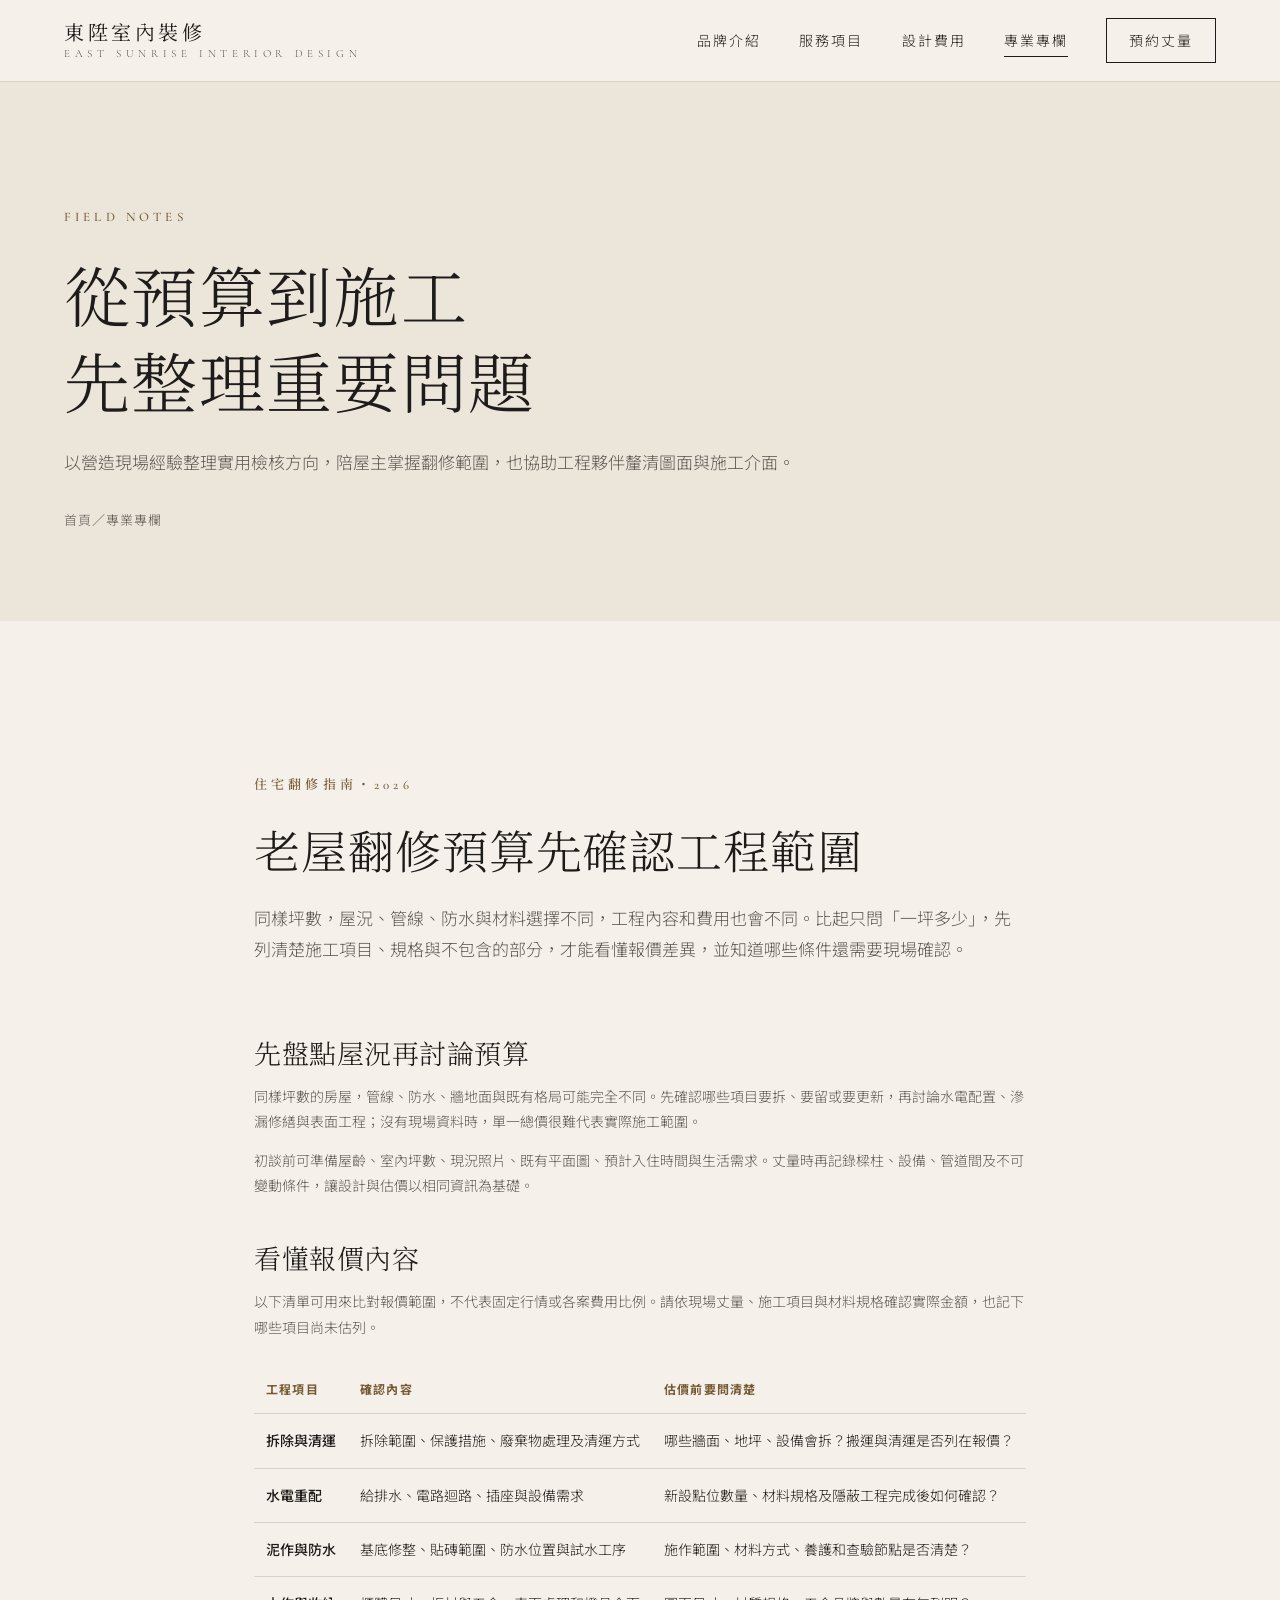
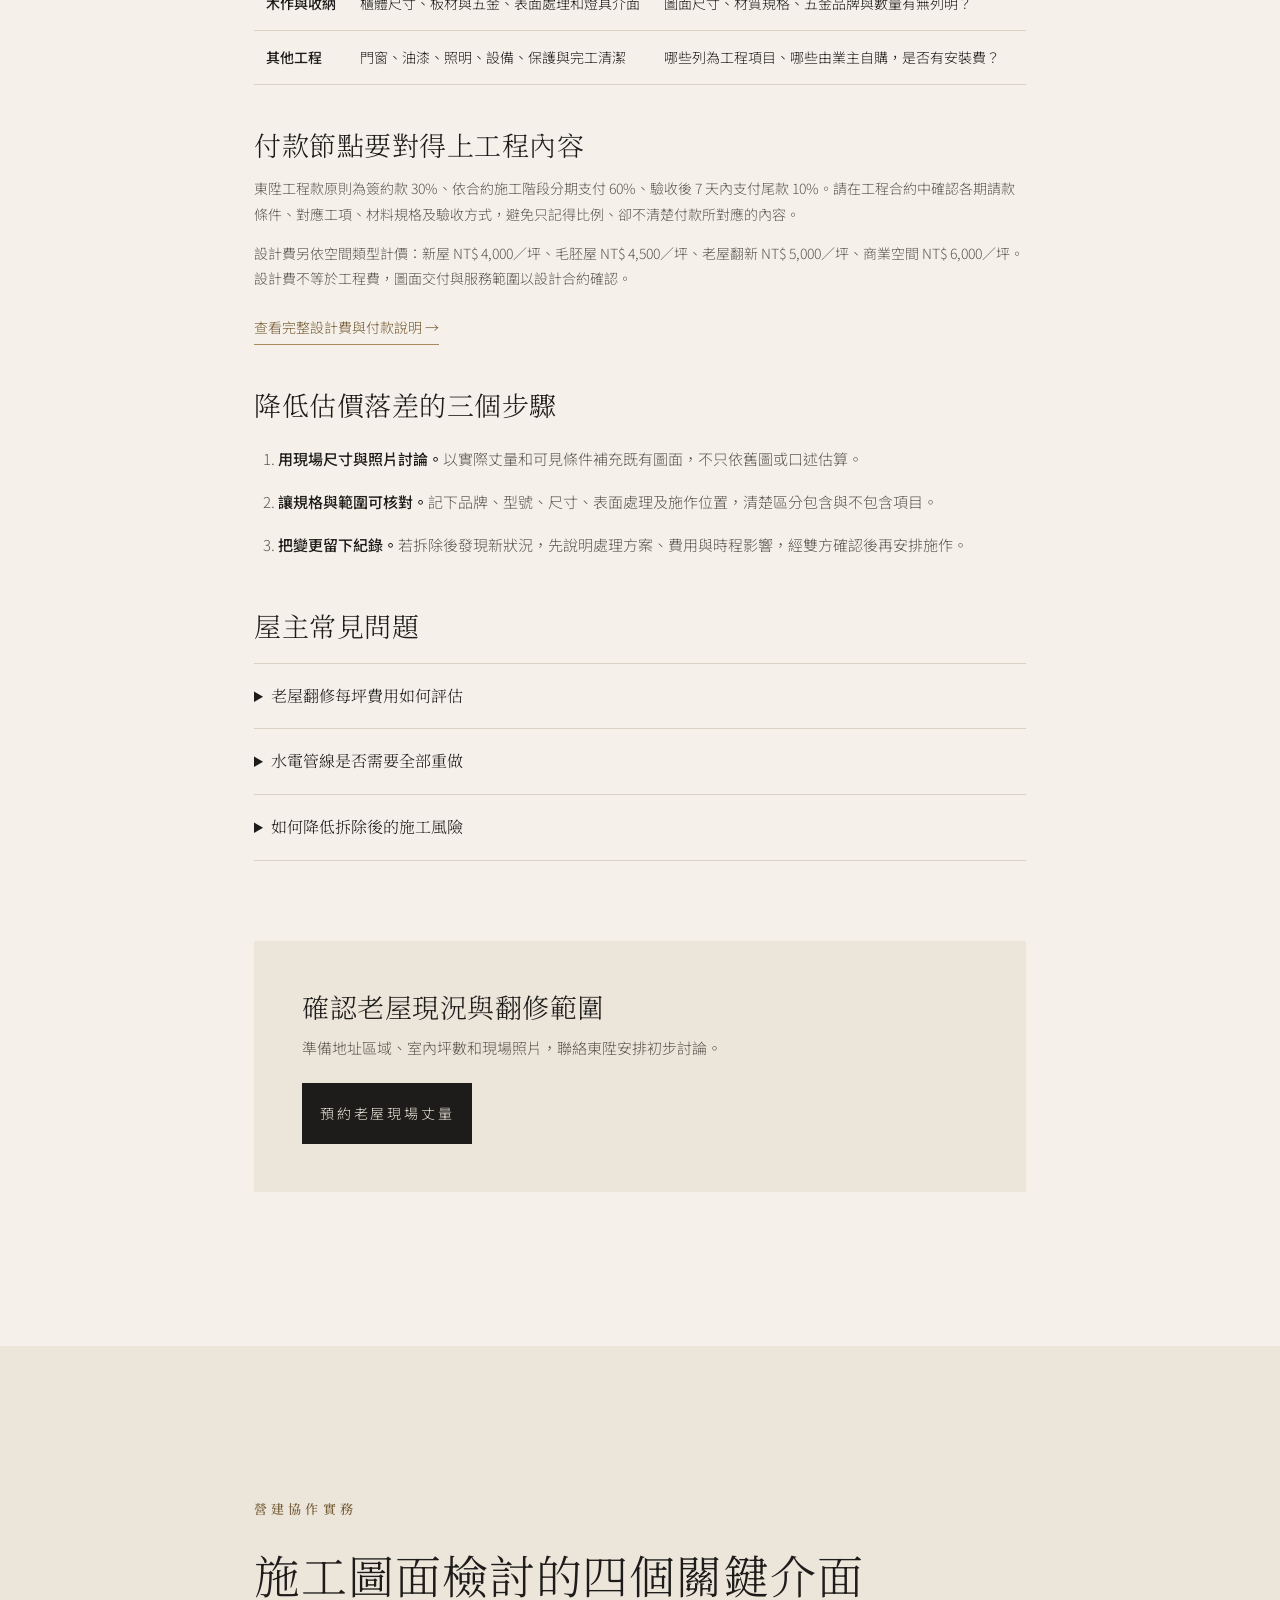
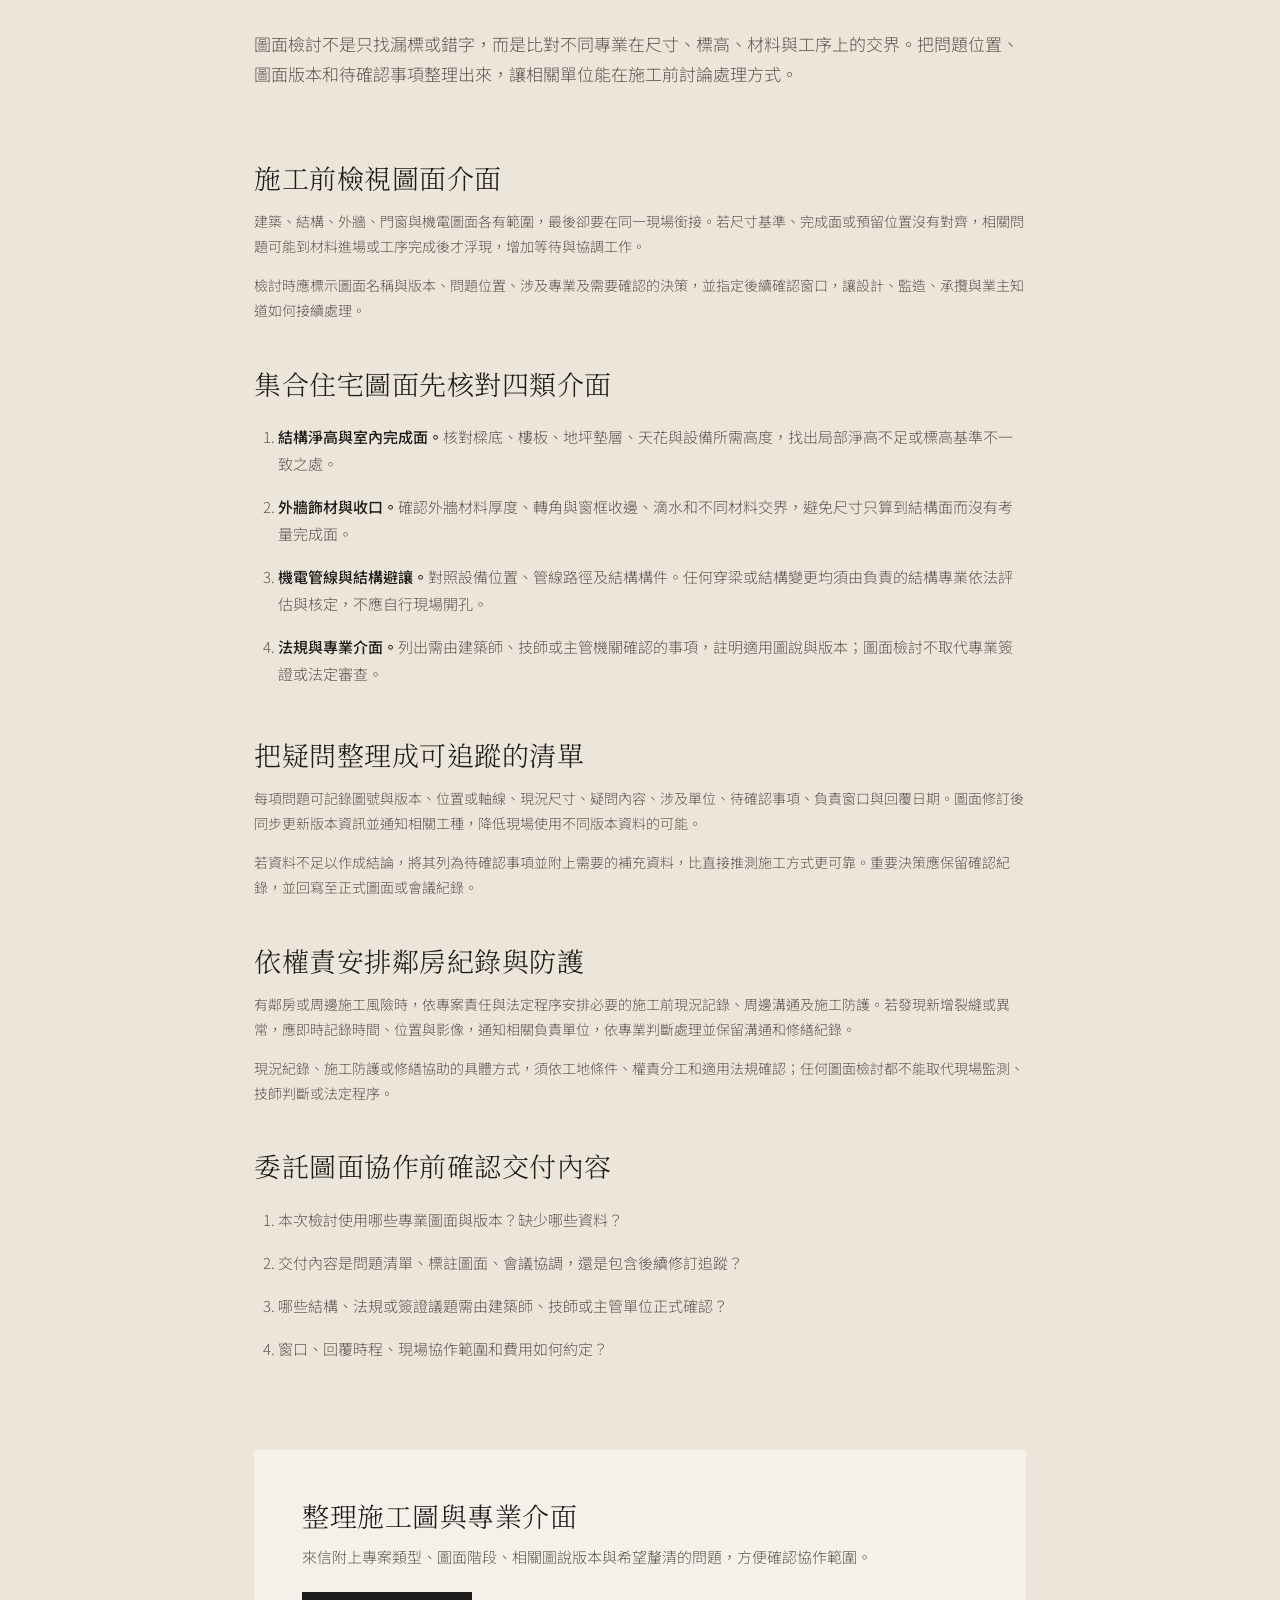
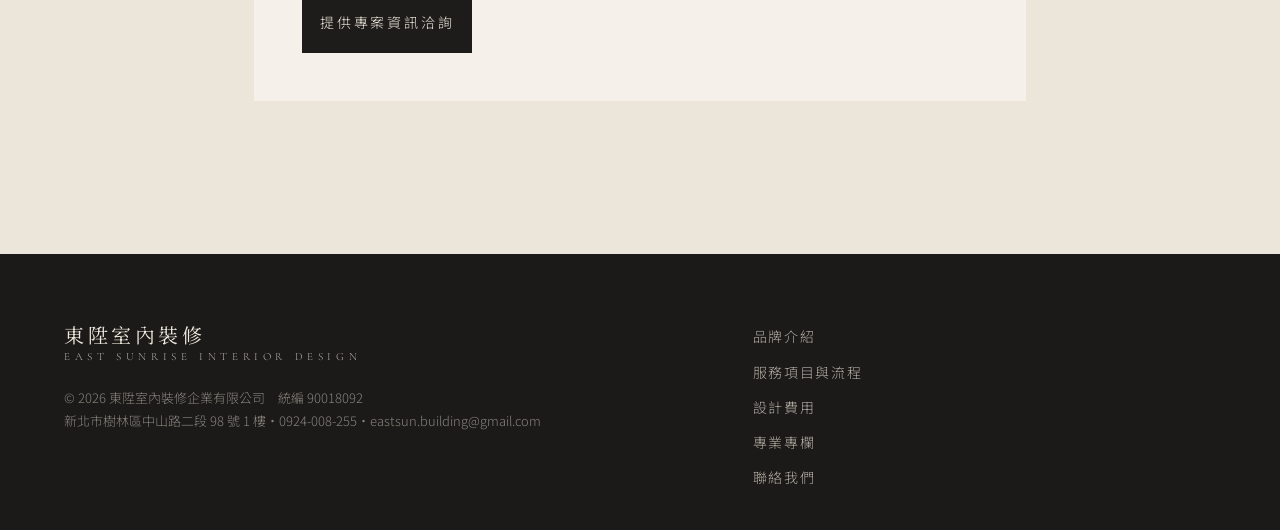
==== commit 0dcfef93: "Simplify headings and reduce website type scale Co-authored-by: Copilot <223556219+Copilot@users.nor" ====
--- a/insights.html
+++ b/insights.html
@@ -3,10 +3,10 @@
 <head>
 <meta charset="utf-8">
 <meta name="viewport" content="width=device-width, initial-scale=1">
-<title>裝修與營建知識｜老屋翻修預算、施工圖檢討｜東陞</title>
+<title>裝修與營建知識 老屋翻修預算與施工圖檢討 東陞</title>
 <meta name="description" content="東陞整理老屋翻修估價、工程範圍確認、施工圖面檢討及鄰房施工溝通重點，提供屋主與工程夥伴施工前可參考的檢核方向。">
 <meta name="keywords" content="老屋翻修預算,老屋翻修一坪多少,老屋翻新費用分配,軀體圖面檢討,建築施工圖檢討,鄰房修繕防護">
-<meta property="og:title" content="裝修與營建專業專欄｜東陞室內裝修">
+<meta property="og:title" content="東陞室內裝修裝修與營建知識">
 <meta property="og:description" content="以清楚、實用的檢核方向，協助屋主與工程夥伴做好翻修與施工前準備。">
 <meta property="og:type" content="website">
 <link rel="preconnect" href="https://fonts.googleapis.com">
@@ -35,7 +35,7 @@
   <section class="page-hero">
     <div class="wrap">
       <p class="eyebrow">FIELD NOTES</p>
-      <h1>從預算到施工，<br>把重要問題先整理清楚。</h1>
+      <h1>從預算到施工<br>先整理重要問題</h1>
       <p class="lead">以營造現場經驗整理實用檢核方向，陪屋主掌握翻修範圍，也協助工程夥伴釐清圖面與施工介面。</p>
       <nav class="breadcrumbs" aria-label="麵包屑"><a href="index.html">首頁</a><span aria-hidden="true">／</span><span aria-current="page">專業專欄</span></nav>
     </div>
@@ -45,15 +45,15 @@
     <div class="article-wrap">
       <header class="article-header reveal">
         <p class="eyebrow">住宅翻修指南・2026</p>
-        <h2>老屋翻修預算怎麼抓？先確認拆除、水電、泥作與木作範圍</h2>
+        <h2>老屋翻修預算先確認工程範圍</h2>
         <p class="article-lead">同樣坪數，屋況、管線、防水與材料選擇不同，工程內容和費用也會不同。比起只問「一坪多少」，先列清楚施工項目、規格與不包含的部分，才能看懂報價差異，並知道哪些條件還需要現場確認。</p>
       </header>
       <div class="article-body reveal">
-        <h3>先盤點屋況，再討論預算</h3>
+        <h3>先盤點屋況再討論預算</h3>
         <p>同樣坪數的房屋，管線、防水、牆地面與既有格局可能完全不同。先確認哪些項目要拆、要留或要更新，再討論水電配置、滲漏修繕與表面工程；沒有現場資料時，單一總價很難代表實際施工範圍。</p>
         <p>初談前可準備屋齡、室內坪數、現況照片、既有平面圖、預計入住時間與生活需求。丈量時再記錄樑柱、設備、管道間及不可變動條件，讓設計與估價以相同資訊為基礎。</p>
 
-        <h3>看報價時，逐項確認「包含什麼」</h3>
+        <h3>看懂報價內容</h3>
         <p>以下清單可用來比對報價範圍，不代表固定行情或各案費用比例。請依現場丈量、施工項目與材料規格確認實際金額，也記下哪些項目尚未估列。</p>
         <div class="table-scroll article-table">
           <table>
@@ -73,7 +73,7 @@
         <p>設計費另依空間類型計價：新屋 NT$ 4,000／坪、毛胚屋 NT$ 4,500／坪、老屋翻新 NT$ 5,000／坪、商業空間 NT$ 6,000／坪。設計費不等於工程費，圖面交付與服務範圍以設計合約確認。</p>
         <p><a class="text-link" href="pricing.html">查看完整設計費與付款說明 <span aria-hidden="true">→</span></a></p>
 
-        <h3>降低估價落差的 3 個確認步驟</h3>
+        <h3>降低估價落差的三個步驟</h3>
         <ol class="article-list">
           <li><strong>用現場尺寸與照片討論。</strong>以實際丈量和可見條件補充既有圖面，不只依舊圖或口述估算。</li>
           <li><strong>讓規格與範圍可核對。</strong>記下品牌、型號、尺寸、表面處理及施作位置，清楚區分包含與不包含項目。</li>
@@ -82,13 +82,13 @@
 
         <h3>屋主常見問題</h3>
         <div class="faq-list">
-          <details><summary>老屋翻修一坪多少才合理？</summary><p>單一坪數價格無法涵蓋每間老屋的屋況差異。先界定拆除、水電、泥作防水、木作和設備範圍，再依丈量與材料規格估價，才能公平比較不同方案。</p></details>
-          <details><summary>一定要把水電管線全部重做嗎？</summary><p>是否重配需看管線狀態、使用需求與現場條件，並由現勘後討論，不宜只憑屋齡推定。若進行翻修，應把檢查結果、保留或更新範圍寫進工程內容。</p></details>
-          <details><summary>如何降低拆除後才發現問題的風險？</summary><p>施工前先檢視可見狀況並記錄既有條件，將無法在拆除前確認的部分列為待查項目；發現新狀況時先確認處理方式、費用和工期，再安排施作。</p></details>
+          <details><summary>老屋翻修每坪費用如何評估</summary><p>單一坪數價格無法涵蓋每間老屋的屋況差異。先界定拆除、水電、泥作防水、木作和設備範圍，再依丈量與材料規格估價，才能公平比較不同方案。</p></details>
+          <details><summary>水電管線是否需要全部重做</summary><p>是否重配需看管線狀態、使用需求與現場條件，並由現勘後討論，不宜只憑屋齡推定。若進行翻修，應把檢查結果、保留或更新範圍寫進工程內容。</p></details>
+          <details><summary>如何降低拆除後的施工風險</summary><p>施工前先檢視可見狀況並記錄既有條件，將無法在拆除前確認的部分列為待查項目；發現新狀況時先確認處理方式、費用和工期，再安排施作。</p></details>
         </div>
       </div>
       <aside class="article-cta reveal">
-        <h3>想確認老屋現況與翻修範圍？</h3>
+        <h3>確認老屋現況與翻修範圍</h3>
         <p>準備地址區域、室內坪數和現場照片，聯絡東陞安排初步討論。</p>
         <a class="btn btn-dark" href="tel:+886924008255">預約老屋現場丈量</a>
       </aside>
@@ -99,15 +99,15 @@
     <div class="article-wrap">
       <header class="article-header reveal">
         <p class="eyebrow">營建協作實務</p>
-        <h2>施工圖面檢討看什麼？先對齊結構、外牆與機電介面</h2>
+        <h2>施工圖面檢討的四個關鍵介面</h2>
         <p class="article-lead">圖面檢討不是只找漏標或錯字，而是比對不同專業在尺寸、標高、材料與工序上的交界。把問題位置、圖面版本和待確認事項整理出來，讓相關單位能在施工前討論處理方式。</p>
       </header>
       <div class="article-body reveal">
-        <h3>為什麼要在施工前檢視圖面介面？</h3>
+        <h3>施工前檢視圖面介面</h3>
         <p>建築、結構、外牆、門窗與機電圖面各有範圍，最後卻要在同一現場銜接。若尺寸基準、完成面或預留位置沒有對齊，相關問題可能到材料進場或工序完成後才浮現，增加等待與協調工作。</p>
         <p>檢討時應標示圖面名稱與版本、問題位置、涉及專業及需要確認的決策，並指定後續確認窗口，讓設計、監造、承攬與業主知道如何接續處理。</p>
 
-        <h3>集合住宅圖面可先核對的 4 類介面</h3>
+        <h3>集合住宅圖面先核對四類介面</h3>
         <ol class="article-list">
           <li><strong>結構淨高與室內完成面。</strong>核對樑底、樓板、地坪墊層、天花與設備所需高度，找出局部淨高不足或標高基準不一致之處。</li>
           <li><strong>外牆飾材與收口。</strong>確認外牆材料厚度、轉角與窗框收邊、滴水和不同材料交界，避免尺寸只算到結構面而沒有考量完成面。</li>
@@ -119,11 +119,11 @@
         <p>每項問題可記錄圖號與版本、位置或軸線、現況尺寸、疑問內容、涉及單位、待確認事項、負責窗口與回覆日期。圖面修訂後同步更新版本資訊並通知相關工種，降低現場使用不同版本資料的可能。</p>
         <p>若資料不足以作成結論，將其列為待確認事項並附上需要的補充資料，比直接推測施工方式更可靠。重要決策應保留確認紀錄，並回寫至正式圖面或會議紀錄。</p>
 
-        <h3>鄰房施工溝通：依權責安排紀錄與防護</h3>
+        <h3>依權責安排鄰房紀錄與防護</h3>
         <p>有鄰房或周邊施工風險時，依專案責任與法定程序安排必要的施工前現況記錄、周邊溝通及施工防護。若發現新增裂縫或異常，應即時記錄時間、位置與影像，通知相關負責單位，依專業判斷處理並保留溝通和修繕紀錄。</p>
         <p>現況紀錄、施工防護或修繕協助的具體方式，須依工地條件、權責分工和適用法規確認；任何圖面檢討都不能取代現場監測、技師判斷或法定程序。</p>
 
-        <h3>委託圖面協作前，先確認交付內容</h3>
+        <h3>委託圖面協作前確認交付內容</h3>
         <ul class="article-list">
           <li>本次檢討使用哪些專業圖面與版本？缺少哪些資料？</li>
           <li>交付內容是問題清單、標註圖面、會議協調，還是包含後續修訂追蹤？</li>
@@ -132,7 +132,7 @@
         </ul>
       </div>
       <aside class="article-cta reveal">
-        <h3>正在整理施工圖或專業介面？</h3>
+        <h3>整理施工圖與專業介面</h3>
         <p>來信附上專案類型、圖面階段、相關圖說版本與希望釐清的問題，方便確認協作範圍。</p>
         <a class="btn btn-dark" href="mailto:eastsun.building@gmail.com?subject=%E7%87%9F%E5%BB%BA%E5%9C%96%E9%9D%A2%E6%AA%A2%E8%A8%8E%E5%90%88%E4%BD%9C">提供專案資訊洽詢</a>
       </aside>
--- a/styles.css
+++ b/styles.css
@@ -9,7 +9,7 @@
 }
 *{box-sizing:border-box;margin:0;padding:0}
 html{scroll-behavior:smooth;scroll-padding-top:70px}
-body{background:var(--bg);color:var(--ink);font-family:var(--sans);font-weight:300;line-height:1.85;-webkit-font-smoothing:antialiased;overflow-x:hidden}
+body{background:var(--bg);color:var(--ink);font-family:var(--sans);font-size:15px;font-weight:300;line-height:1.8;-webkit-font-smoothing:antialiased;overflow-x:hidden}
 img{display:block;max-width:100%}
 a{color:inherit;text-decoration:none}
 ul,ol{list-style:none}
@@ -23,14 +23,14 @@
 em{font-style:italic;color:var(--brass);font-family:var(--serif)}
 
 h1,h2,h3{text-wrap:balance;font-family:var(--serif-zh);font-weight:300;line-height:1.3;letter-spacing:.02em}
-h2{font-size:clamp(30px,4.2vw,58px)}
+h2{font-size:clamp(28px,3.8vw,52px)}
 .eyebrow{font-family:var(--serif);font-size:13px;letter-spacing:.32em;color:var(--brass-text);margin-bottom:22px;font-weight:500}
 .eyebrow.light{color:#d6bf93}
-.lead{font-size:clamp(16px,1.5vw,19px);color:var(--ink);margin-bottom:20px}
+.lead{font-size:clamp(15px,1.35vw,17px);color:var(--ink);margin-bottom:20px}
 .inner-page{padding-top:78px}
 .inner-page .nav{color:var(--ink)}
 .page-hero{background:var(--bg-2);padding:clamp(70px,10vw,132px) 0 clamp(54px,7vw,90px)}
-.page-hero h1{font-size:clamp(38px,6vw,76px);margin-bottom:24px}
+.page-hero h1{font-size:clamp(34px,5.2vw,66px);margin-bottom:24px}
 .page-hero .lead{max-width:760px;color:var(--ink-2);margin-bottom:30px}
 .breadcrumbs{font-size:13px;color:var(--ink-2);letter-spacing:.08em}
 .breadcrumbs a:hover{color:var(--brass-text)}
@@ -62,9 +62,9 @@
 .hero-shade{position:absolute;inset:0;background:linear-gradient(180deg,rgba(15,13,11,.55) 0%,rgba(15,13,11,.18) 30%,rgba(15,13,11,.55) 62%,rgba(15,13,11,.85) 100%),linear-gradient(90deg,rgba(15,13,11,.55) 0%,rgba(15,13,11,0) 70%)}
 .hero h1,.hero-sub{text-shadow:0 2px 24px rgba(0,0,0,.35)}
 .hero-content{position:relative;padding:0 var(--gutter) clamp(70px,11vh,120px);max-width:1360px;margin:0 auto;width:100%}
-.hero h1{font-size:clamp(38px,6.6vw,96px);font-weight:300;line-height:1.18;margin-bottom:28px}
+.hero h1{font-size:clamp(34px,5.8vw,82px);font-weight:300;line-height:1.2;margin-bottom:24px}
 .hero h1 em{color:#e3cb9d}
-.hero-sub{max-width:520px;font-size:clamp(15px,1.4vw,18px);opacity:.88;margin-bottom:38px}
+.hero-sub{max-width:520px;font-size:clamp(14px,1.25vw,16px);opacity:.88;margin-bottom:32px}
 .hero-actions{display:flex;gap:34px;align-items:center;flex-wrap:wrap}
 .hero-content>*{opacity:0;transform:translateY(26px);animation:rise 1.2s var(--ease) forwards}
 .hero-content>:nth-child(1){animation-delay:.3s}.hero-content>:nth-child(2){animation-delay:.5s}
@@ -114,7 +114,7 @@
 .card-info{position:absolute;left:0;right:0;bottom:0;padding:22px 26px;z-index:2;color:#fff;transform:translateY(8px);transition:transform .6s var(--ease)}
 .card:hover .card-info{transform:none}
 .card-info span{font-size:12px;letter-spacing:.22em;opacity:.8}
-.card-info h3{font-size:clamp(20px,2vw,28px);margin-top:2px}
+.card-info h3{font-size:clamp(18px,1.8vw,24px);margin-top:2px}
 
 /* PHILOSOPHY */
 .phil-grid{display:grid;grid-template-columns:1fr 1fr;gap:clamp(40px,8vw,130px);align-items:center}
@@ -132,11 +132,11 @@
 .service-track{padding:clamp(24px,3.5vw,48px);border:1px solid var(--line);background:rgba(255,255,255,.28)}
 .service-track .eyebrow{display:flex;justify-content:space-between;align-items:center;margin-bottom:18px}
 .service-track .eyebrow span{font-family:var(--sans);font-size:12px;letter-spacing:.12em;border:1px solid var(--line);border-radius:99px;padding:3px 10px}
-.service-track h3{font-size:clamp(22px,2.5vw,32px);margin-bottom:28px}
+.service-track h3{font-size:clamp(20px,2.2vw,28px);margin-bottom:24px}
 .service-track ul{border-top:1px solid var(--line)}
 .service-track li{padding:18px 0;border-bottom:1px solid var(--line)}
 .service-track li strong{display:block;font-family:var(--serif-zh);font-size:18px;font-weight:400;margin-bottom:4px}
-.service-track li span{display:block;color:var(--ink-2);font-size:14px}
+.service-track li span{display:block;color:var(--ink-2);font-size:13px}
 .service-track>p:not(.eyebrow){color:var(--ink-2)}
 
 /* PRICING */
@@ -163,7 +163,7 @@
 .pricing-single{max-width:100%;padding:clamp(24px,5vw,64px)}
 .payment-section{background:var(--bg)}
 .pricing-aside{padding:clamp(22px,3.5vw,44px);border:1px solid var(--line)}
-.pricing-aside h3{font-size:clamp(22px,2.5vw,30px);margin-bottom:20px}
+.pricing-aside h3{font-size:clamp(20px,2.2vw,27px);margin-bottom:20px}
 .pricing-aside ul{list-style:disc;padding-left:20px;color:var(--ink-2)}
 .pricing-aside li{padding:8px 0}
 .pricing-aside>p:last-child{font-size:13px;color:var(--ink-2);margin-top:20px}
@@ -171,7 +171,7 @@
 .faq-wrap{max-width:920px}
 .faq-list details{border-top:1px solid var(--line);padding:18px 0}
 .faq-list details:last-child{border-bottom:1px solid var(--line)}
-.faq-list summary{cursor:pointer;font-family:var(--serif-zh);font-size:18px}
+.faq-list summary{cursor:pointer;font-family:var(--serif-zh);font-size:16px}
 .faq-list details p{padding-top:12px;color:var(--ink-2)}
 
 /* EDITORIAL */
@@ -179,10 +179,10 @@
 .article-alt{background:var(--bg-2)}
 .article-wrap{max-width:900px;margin:0 auto;padding:0 var(--gutter)}
 .article-header{max-width:790px;margin:0 auto clamp(38px,6vw,70px)}
-.article-header h2{font-size:clamp(30px,4.5vw,54px);margin-bottom:24px}
-.article-lead{font-size:clamp(16px,1.7vw,19px);color:var(--ink-2)}
-.article-body h3{font-size:clamp(22px,2.7vw,30px);margin:46px 0 14px}
-.article-body p{color:var(--ink-2);margin:14px 0}
+.article-header h2{font-size:clamp(27px,3.8vw,46px);margin-bottom:24px}
+.article-lead{font-size:clamp(15px,1.45vw,17px);color:var(--ink-2)}
+.article-body h3{font-size:clamp(20px,2.4vw,27px);margin:42px 0 14px}
+.article-body p{font-size:14px;color:var(--ink-2);margin:14px 0}
 .article-body .text-link{display:inline-block;margin-top:10px}
 .article-table{margin:24px 0}
 .article-table table{width:100%;min-width:620px;border-collapse:collapse;text-align:left;font-size:14px}
@@ -195,14 +195,14 @@
 .article-body .faq-list{margin-top:20px}
 .article-cta{margin-top:clamp(44px,7vw,80px);padding:clamp(24px,4vw,48px);background:var(--bg-2)}
 .article-alt .article-cta{background:var(--bg)}
-.article-cta h3{font-size:clamp(22px,2.8vw,32px);margin-bottom:10px}
+.article-cta h3{font-size:clamp(20px,2.4vw,27px);margin-bottom:10px}
 .article-cta p{color:var(--ink-2);margin-bottom:22px}
 .article-cta .btn{width:auto}
 
 /* PAGE CTA */
 .contact-cta{background:var(--dark);color:var(--on-dark);padding:clamp(52px,8vw,100px) 0}
 .cta-inner{display:flex;justify-content:space-between;align-items:center;gap:36px}
-.cta-inner h2{max-width:720px;font-size:clamp(27px,4vw,46px)}
+.cta-inner h2{max-width:720px;font-size:clamp(25px,3.5vw,40px)}
 .cta-inner .eyebrow{margin-bottom:14px}
 .cta-actions{display:flex;flex-direction:column;align-items:flex-start;gap:22px;flex-shrink:0}
 .process-note{color:var(--on-dark);opacity:.72}
@@ -212,7 +212,7 @@
 .insight-grid{display:grid;grid-template-columns:1fr 1fr;gap:clamp(20px,3vw,42px)}
 .insight-card{padding:clamp(24px,3.5vw,46px);border-top:1px solid var(--brass);background:var(--bg-2)}
 .insight-card .eyebrow{margin-bottom:16px}
-.insight-card h3{font-size:clamp(21px,2.3vw,30px);margin-bottom:18px}
+.insight-card h3{font-size:clamp(19px,2vw,26px);margin-bottom:18px}
 .insight-card>p:not(.eyebrow){color:var(--ink-2)}
 .insight-card details{margin-top:22px;border-top:1px solid var(--line);padding-top:14px}
 .insight-card summary{cursor:pointer;font-size:14px;color:var(--brass-text);letter-spacing:.08em}
@@ -227,8 +227,8 @@
 .steps li::before{content:"";position:absolute;top:-1px;left:0;width:100%;height:1px;background:var(--brass);transform:scaleX(0);transform-origin:left;transition:transform 1.2s var(--ease) .3s}
 .steps li.in::before{transform:scaleX(1)}
 .steps b{font-family:var(--serif);font-weight:300;font-size:46px;color:var(--brass);display:block;line-height:1;margin-bottom:22px}
-.steps h3{font-size:22px;margin-bottom:12px}
-.steps p{font-size:15px;opacity:.7}
+.steps h3{font-size:20px;margin-bottom:12px}
+.steps p{font-size:14px;opacity:.7}
 
 /* QUOTE */
 .quote{background:var(--bg-2);text-align:center}
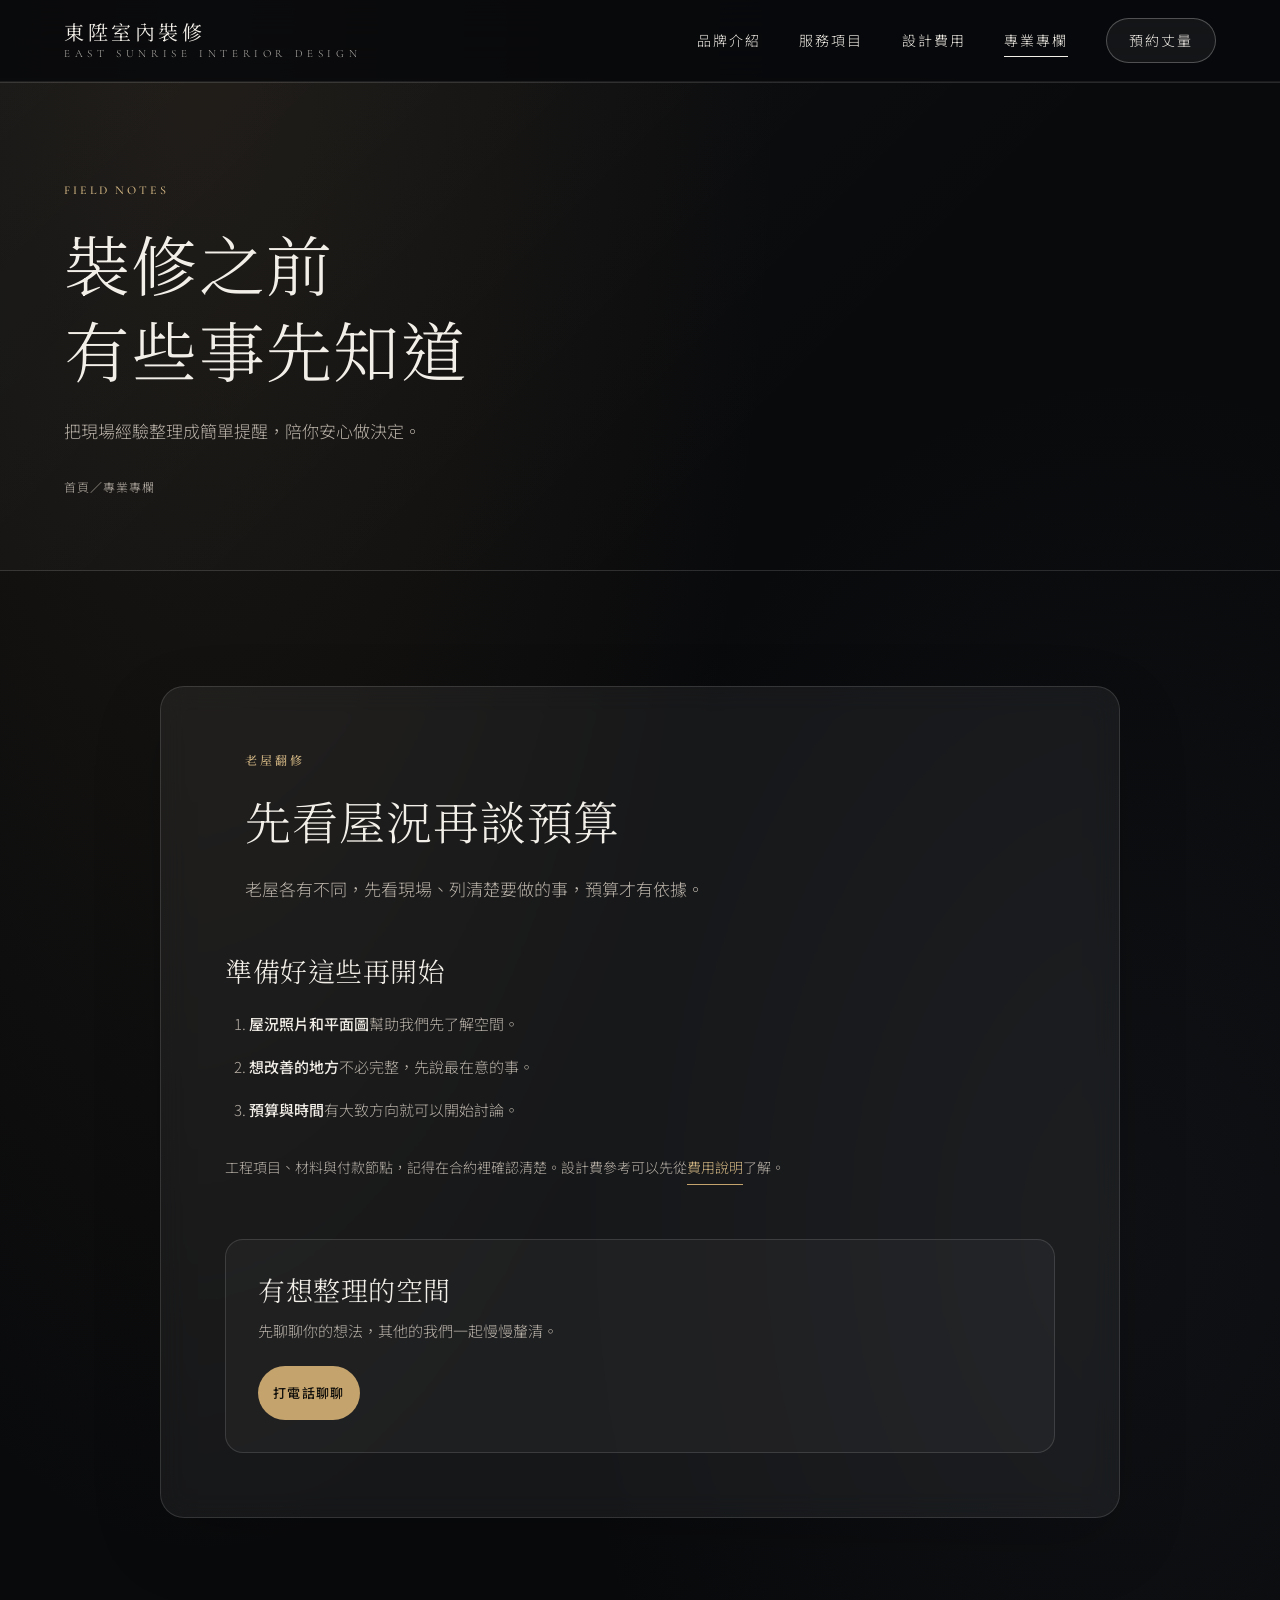
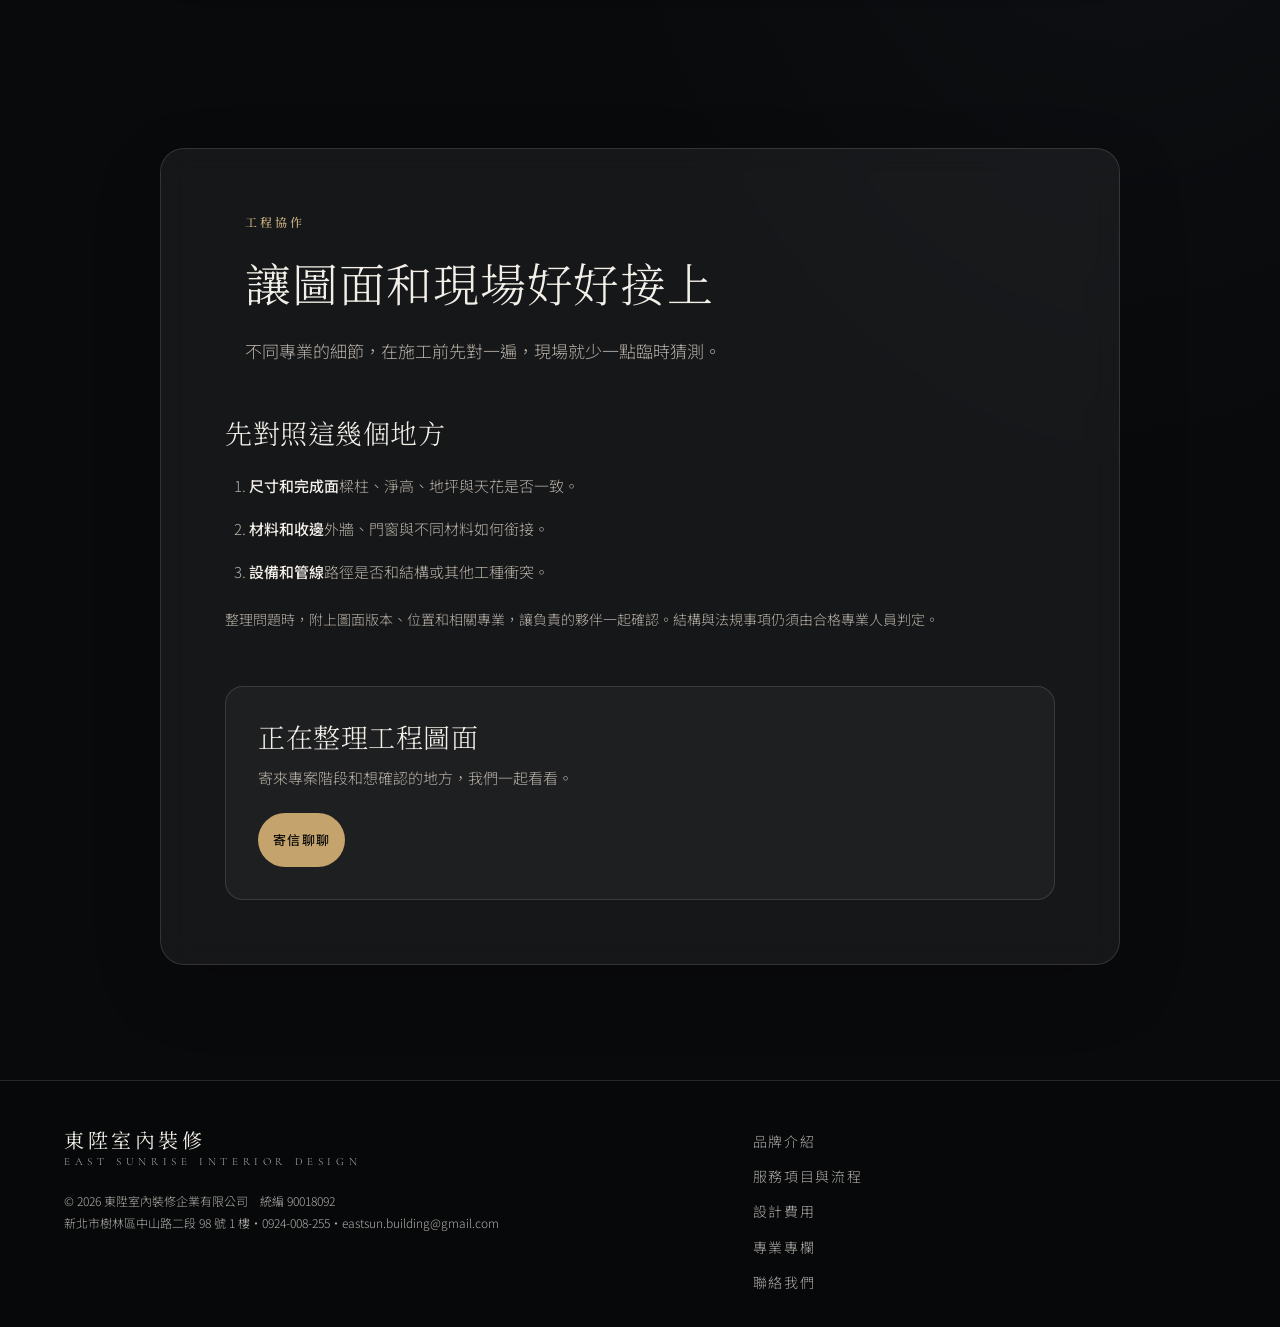
==== commit 4f45280f: "Refresh East Sunrise site with dark glass design Co-authored-by: Copilot <223556219+Copilot@users.no" ====
--- a/insights.html
+++ b/insights.html
@@ -4,10 +4,10 @@
 <meta charset="utf-8">
 <meta name="viewport" content="width=device-width, initial-scale=1">
 <title>裝修與營建知識 老屋翻修預算與施工圖檢討 東陞</title>
-<meta name="description" content="東陞整理老屋翻修估價、工程範圍確認、施工圖面檢討及鄰房施工溝通重點，提供屋主與工程夥伴施工前可參考的檢核方向。">
+<meta name="description" content="從老屋翻修預算到工程圖面協作，東陞以簡單提醒陪你整理空間、了解施工前該確認的事。">
 <meta name="keywords" content="老屋翻修預算,老屋翻修一坪多少,老屋翻新費用分配,軀體圖面檢討,建築施工圖檢討,鄰房修繕防護">
 <meta property="og:title" content="東陞室內裝修裝修與營建知識">
-<meta property="og:description" content="以清楚、實用的檢核方向，協助屋主與工程夥伴做好翻修與施工前準備。">
+<meta property="og:description" content="把現場經驗整理成簡單提醒，陪你安心做決定。">
 <meta property="og:type" content="website">
 <link rel="preconnect" href="https://fonts.googleapis.com">
 <link rel="preconnect" href="https://fonts.gstatic.com" crossorigin>
@@ -35,8 +35,8 @@
   <section class="page-hero">
     <div class="wrap">
       <p class="eyebrow">FIELD NOTES</p>
-      <h1>從預算到施工<br>先整理重要問題</h1>
-      <p class="lead">以營造現場經驗整理實用檢核方向，陪屋主掌握翻修範圍，也協助工程夥伴釐清圖面與施工介面。</p>
+      <h1>裝修之前<br>有些事先知道</h1>
+      <p class="lead">把現場經驗整理成簡單提醒，陪你安心做決定。</p>
       <nav class="breadcrumbs" aria-label="麵包屑"><a href="index.html">首頁</a><span aria-hidden="true">／</span><span aria-current="page">專業專欄</span></nav>
     </div>
   </section>
@@ -44,53 +44,23 @@
   <article class="section article-section" id="old-house-budget">
     <div class="article-wrap">
       <header class="article-header reveal">
-        <p class="eyebrow">住宅翻修指南・2026</p>
-        <h2>老屋翻修預算先確認工程範圍</h2>
-        <p class="article-lead">同樣坪數，屋況、管線、防水與材料選擇不同，工程內容和費用也會不同。比起只問「一坪多少」，先列清楚施工項目、規格與不包含的部分，才能看懂報價差異，並知道哪些條件還需要現場確認。</p>
+        <p class="eyebrow">老屋翻修</p>
+        <h2>先看屋況再談預算</h2>
+        <p class="article-lead">老屋各有不同，先看現場、列清楚要做的事，預算才有依據。</p>
       </header>
       <div class="article-body reveal">
-        <h3>先盤點屋況再討論預算</h3>
-        <p>同樣坪數的房屋，管線、防水、牆地面與既有格局可能完全不同。先確認哪些項目要拆、要留或要更新，再討論水電配置、滲漏修繕與表面工程；沒有現場資料時，單一總價很難代表實際施工範圍。</p>
-        <p>初談前可準備屋齡、室內坪數、現況照片、既有平面圖、預計入住時間與生活需求。丈量時再記錄樑柱、設備、管道間及不可變動條件，讓設計與估價以相同資訊為基礎。</p>
-
-        <h3>看懂報價內容</h3>
-        <p>以下清單可用來比對報價範圍，不代表固定行情或各案費用比例。請依現場丈量、施工項目與材料規格確認實際金額，也記下哪些項目尚未估列。</p>
-        <div class="table-scroll article-table">
-          <table>
-            <thead><tr><th scope="col">工程項目</th><th scope="col">確認內容</th><th scope="col">估價前要問清楚</th></tr></thead>
-            <tbody>
-              <tr><th scope="row">拆除與清運</th><td>拆除範圍、保護措施、廢棄物處理及清運方式</td><td>哪些牆面、地坪、設備會拆？搬運與清運是否列在報價？</td></tr>
-              <tr><th scope="row">水電重配</th><td>給排水、電路迴路、插座與設備需求</td><td>新設點位數量、材料規格及隱蔽工程完成後如何確認？</td></tr>
-              <tr><th scope="row">泥作與防水</th><td>基底修整、貼磚範圍、防水位置與試水工序</td><td>施作範圍、材料方式、養護和查驗節點是否清楚？</td></tr>
-              <tr><th scope="row">木作與收納</th><td>櫃體尺寸、板材與五金、表面處理和燈具介面</td><td>圖面尺寸、材質規格、五金品牌與數量有無列明？</td></tr>
-              <tr><th scope="row">其他工程</th><td>門窗、油漆、照明、設備、保護與完工清潔</td><td>哪些列為工程項目、哪些由業主自購，是否有安裝費？</td></tr>
-            </tbody>
-          </table>
-        </div>
-
-        <h3>付款節點要對得上工程內容</h3>
-        <p>東陞工程款原則為簽約款 30%、依合約施工階段分期支付 60%、驗收後 7 天內支付尾款 10%。請在工程合約中確認各期請款條件、對應工項、材料規格及驗收方式，避免只記得比例、卻不清楚付款所對應的內容。</p>
-        <p>設計費另依空間類型計價：新屋 NT$ 4,000／坪、毛胚屋 NT$ 4,500／坪、老屋翻新 NT$ 5,000／坪、商業空間 NT$ 6,000／坪。設計費不等於工程費，圖面交付與服務範圍以設計合約確認。</p>
-        <p><a class="text-link" href="pricing.html">查看完整設計費與付款說明 <span aria-hidden="true">→</span></a></p>
-
-        <h3>降低估價落差的三個步驟</h3>
+        <h3>準備好這些再開始</h3>
         <ol class="article-list">
-          <li><strong>用現場尺寸與照片討論。</strong>以實際丈量和可見條件補充既有圖面，不只依舊圖或口述估算。</li>
-          <li><strong>讓規格與範圍可核對。</strong>記下品牌、型號、尺寸、表面處理及施作位置，清楚區分包含與不包含項目。</li>
-          <li><strong>把變更留下紀錄。</strong>若拆除後發現新狀況，先說明處理方案、費用與時程影響，經雙方確認後再安排施作。</li>
+          <li><strong>屋況照片和平面圖</strong>幫助我們先了解空間。</li>
+          <li><strong>想改善的地方</strong>不必完整，先說最在意的事。</li>
+          <li><strong>預算與時間</strong>有大致方向就可以開始討論。</li>
         </ol>
-
-        <h3>屋主常見問題</h3>
-        <div class="faq-list">
-          <details><summary>老屋翻修每坪費用如何評估</summary><p>單一坪數價格無法涵蓋每間老屋的屋況差異。先界定拆除、水電、泥作防水、木作和設備範圍，再依丈量與材料規格估價，才能公平比較不同方案。</p></details>
-          <details><summary>水電管線是否需要全部重做</summary><p>是否重配需看管線狀態、使用需求與現場條件，並由現勘後討論，不宜只憑屋齡推定。若進行翻修，應把檢查結果、保留或更新範圍寫進工程內容。</p></details>
-          <details><summary>如何降低拆除後的施工風險</summary><p>施工前先檢視可見狀況並記錄既有條件，將無法在拆除前確認的部分列為待查項目；發現新狀況時先確認處理方式、費用和工期，再安排施作。</p></details>
-        </div>
+        <p>工程項目、材料與付款節點，記得在合約裡確認清楚。設計費參考可以先從<a class="text-link" href="pricing.html">費用說明</a>了解。</p>
       </div>
       <aside class="article-cta reveal">
-        <h3>確認老屋現況與翻修範圍</h3>
-        <p>準備地址區域、室內坪數和現場照片，聯絡東陞安排初步討論。</p>
-        <a class="btn btn-dark" href="tel:+886924008255">預約老屋現場丈量</a>
+        <h3>有想整理的空間</h3>
+        <p>先聊聊你的想法，其他的我們一起慢慢釐清。</p>
+        <a class="btn btn-dark" href="tel:+886924008255">打電話聊聊</a>
       </aside>
     </div>
   </article>
@@ -98,43 +68,23 @@
   <article class="section article-section article-alt" id="drawing-review">
     <div class="article-wrap">
       <header class="article-header reveal">
-        <p class="eyebrow">營建協作實務</p>
-        <h2>施工圖面檢討的四個關鍵介面</h2>
-        <p class="article-lead">圖面檢討不是只找漏標或錯字，而是比對不同專業在尺寸、標高、材料與工序上的交界。把問題位置、圖面版本和待確認事項整理出來，讓相關單位能在施工前討論處理方式。</p>
+        <p class="eyebrow">工程協作</p>
+        <h2>讓圖面和現場好好接上</h2>
+        <p class="article-lead">不同專業的細節，在施工前先對一遍，現場就少一點臨時猜測。</p>
       </header>
       <div class="article-body reveal">
-        <h3>施工前檢視圖面介面</h3>
-        <p>建築、結構、外牆、門窗與機電圖面各有範圍，最後卻要在同一現場銜接。若尺寸基準、完成面或預留位置沒有對齊，相關問題可能到材料進場或工序完成後才浮現，增加等待與協調工作。</p>
-        <p>檢討時應標示圖面名稱與版本、問題位置、涉及專業及需要確認的決策，並指定後續確認窗口，讓設計、監造、承攬與業主知道如何接續處理。</p>
-
-        <h3>集合住宅圖面先核對四類介面</h3>
+        <h3>先對照這幾個地方</h3>
         <ol class="article-list">
-          <li><strong>結構淨高與室內完成面。</strong>核對樑底、樓板、地坪墊層、天花與設備所需高度，找出局部淨高不足或標高基準不一致之處。</li>
-          <li><strong>外牆飾材與收口。</strong>確認外牆材料厚度、轉角與窗框收邊、滴水和不同材料交界，避免尺寸只算到結構面而沒有考量完成面。</li>
-          <li><strong>機電管線與結構避讓。</strong>對照設備位置、管線路徑及結構構件。任何穿梁或結構變更均須由負責的結構專業依法評估與核定，不應自行現場開孔。</li>
-          <li><strong>法規與專業介面。</strong>列出需由建築師、技師或主管機關確認的事項，註明適用圖說與版本；圖面檢討不取代專業簽證或法定審查。</li>
+          <li><strong>尺寸和完成面</strong>樑柱、淨高、地坪與天花是否一致。</li>
+          <li><strong>材料和收邊</strong>外牆、門窗與不同材料如何銜接。</li>
+          <li><strong>設備和管線</strong>路徑是否和結構或其他工種衝突。</li>
         </ol>
-
-        <h3>把疑問整理成可追蹤的清單</h3>
-        <p>每項問題可記錄圖號與版本、位置或軸線、現況尺寸、疑問內容、涉及單位、待確認事項、負責窗口與回覆日期。圖面修訂後同步更新版本資訊並通知相關工種，降低現場使用不同版本資料的可能。</p>
-        <p>若資料不足以作成結論，將其列為待確認事項並附上需要的補充資料，比直接推測施工方式更可靠。重要決策應保留確認紀錄，並回寫至正式圖面或會議紀錄。</p>
-
-        <h3>依權責安排鄰房紀錄與防護</h3>
-        <p>有鄰房或周邊施工風險時，依專案責任與法定程序安排必要的施工前現況記錄、周邊溝通及施工防護。若發現新增裂縫或異常，應即時記錄時間、位置與影像，通知相關負責單位，依專業判斷處理並保留溝通和修繕紀錄。</p>
-        <p>現況紀錄、施工防護或修繕協助的具體方式，須依工地條件、權責分工和適用法規確認；任何圖面檢討都不能取代現場監測、技師判斷或法定程序。</p>
-
-        <h3>委託圖面協作前確認交付內容</h3>
-        <ul class="article-list">
-          <li>本次檢討使用哪些專業圖面與版本？缺少哪些資料？</li>
-          <li>交付內容是問題清單、標註圖面、會議協調，還是包含後續修訂追蹤？</li>
-          <li>哪些結構、法規或簽證議題需由建築師、技師或主管單位正式確認？</li>
-          <li>窗口、回覆時程、現場協作範圍和費用如何約定？</li>
-        </ul>
+        <p>整理問題時，附上圖面版本、位置和相關專業，讓負責的夥伴一起確認。結構與法規事項仍須由合格專業人員判定。</p>
       </div>
       <aside class="article-cta reveal">
-        <h3>整理施工圖與專業介面</h3>
-        <p>來信附上專案類型、圖面階段、相關圖說版本與希望釐清的問題，方便確認協作範圍。</p>
-        <a class="btn btn-dark" href="mailto:eastsun.building@gmail.com?subject=%E7%87%9F%E5%BB%BA%E5%9C%96%E9%9D%A2%E6%AA%A2%E8%A8%8E%E5%90%88%E4%BD%9C">提供專案資訊洽詢</a>
+        <h3>正在整理工程圖面</h3>
+        <p>寄來專案階段和想確認的地方，我們一起看看。</p>
+        <a class="btn btn-dark" href="mailto:eastsun.building@gmail.com?subject=%E7%87%9F%E5%BB%BA%E5%9C%96%E9%9D%A2%E6%AA%A2%E8%A8%8E%E5%90%88%E4%BD%9C">寄信聊聊</a>
       </aside>
     </div>
   </article>
--- a/styles.css
+++ b/styles.css
@@ -1,6 +1,7 @@
 :root{
-  --bg:#f5f1ea; --bg-2:#ebe5da; --ink:#1e1c1a; --ink-2:#5d5851; --line:#d9d2c5;
-  --brass:#a98a5a; --brass-text:#755a33; --dark:#1b1a18; --on-dark:#efe9de;
+  --bg:#090a0c; --bg-2:#101216; --ink:#f2eee8; --ink-2:#b8b1a8; --line:rgba(255,255,255,.13);
+  --brass:#c4a36c; --brass-text:#d3b784; --dark:#050607; --on-dark:#f2eee8;
+  --glass:rgba(255,255,255,.055); --glass-hover:rgba(255,255,255,.09);
   --serif:'Cormorant Garamond','Noto Serif TC',serif;
   --serif-zh:'Noto Serif TC','Cormorant Garamond',serif;
   --sans:'Noto Sans TC',system-ui,sans-serif;
@@ -9,35 +10,35 @@
 }
 *{box-sizing:border-box;margin:0;padding:0}
 html{scroll-behavior:smooth;scroll-padding-top:70px}
-body{background:var(--bg);color:var(--ink);font-family:var(--sans);font-size:15px;font-weight:300;line-height:1.8;-webkit-font-smoothing:antialiased;overflow-x:hidden}
+body{background:radial-gradient(ellipse at 16% 0%,rgba(156,122,72,.12),transparent 38%),radial-gradient(ellipse at 88% 42%,rgba(81,96,113,.08),transparent 36%),var(--bg);color:var(--ink);font-family:var(--sans);font-size:15px;font-weight:300;line-height:1.8;-webkit-font-smoothing:antialiased;overflow-x:hidden}
 img{display:block;max-width:100%}
 a{color:inherit;text-decoration:none}
 ul,ol{list-style:none}
 button{font:inherit;color:inherit;background:none;border:0;cursor:pointer}
 a,button{touch-action:manipulation}
-.skip{position:fixed;left:16px;top:-60px;z-index:100;background:var(--ink);color:#fff;padding:10px 18px;transition:top .3s}
+.skip{position:fixed;left:16px;top:-60px;z-index:100;background:var(--brass);color:var(--dark);padding:10px 18px;transition:top .3s}
 .skip:focus{top:12px}
 :focus-visible{outline:2px solid var(--brass);outline-offset:3px}
 .wrap{max-width:1360px;margin:0 auto;padding:0 var(--gutter)}
-.section{padding:clamp(80px,12vw,170px) 0}
+.section{padding:clamp(64px,9vw,124px) 0}
 em{font-style:italic;color:var(--brass);font-family:var(--serif)}
 
 h1,h2,h3{text-wrap:balance;font-family:var(--serif-zh);font-weight:300;line-height:1.3;letter-spacing:.02em}
 h2{font-size:clamp(28px,3.8vw,52px)}
-.eyebrow{font-family:var(--serif);font-size:13px;letter-spacing:.32em;color:var(--brass-text);margin-bottom:22px;font-weight:500}
+.eyebrow{font-family:var(--serif);font-size:12px;letter-spacing:.24em;color:var(--brass-text);margin-bottom:18px;font-weight:500}
 .eyebrow.light{color:#d6bf93}
 .lead{font-size:clamp(15px,1.35vw,17px);color:var(--ink);margin-bottom:20px}
 .inner-page{padding-top:78px}
 .inner-page .nav{color:var(--ink)}
-.page-hero{background:var(--bg-2);padding:clamp(70px,10vw,132px) 0 clamp(54px,7vw,90px)}
+.page-hero{background:linear-gradient(135deg,rgba(255,255,255,.035),transparent 65%);border-bottom:1px solid var(--line);padding:clamp(62px,8vw,104px) 0 clamp(42px,6vw,72px)}
 .page-hero h1{font-size:clamp(34px,5.2vw,66px);margin-bottom:24px}
 .page-hero .lead{max-width:760px;color:var(--ink-2);margin-bottom:30px}
-.breadcrumbs{font-size:13px;color:var(--ink-2);letter-spacing:.08em}
-.breadcrumbs a:hover{color:var(--brass-text)}
+.breadcrumbs{font-size:12px;color:var(--ink-2);letter-spacing:.08em}
+.breadcrumbs a:hover{color:var(--brass)}
 
 /* NAV */
-.nav{position:fixed;inset:0 0 auto 0;z-index:50;display:flex;justify-content:space-between;align-items:center;padding:18px var(--gutter);color:#fff;transition:background .45s,color .45s,box-shadow .45s}
-.nav.solid{background:rgba(245,241,234,.92);backdrop-filter:blur(14px);color:var(--ink);box-shadow:0 1px 0 var(--line)}
+.nav{position:fixed;inset:0 0 auto 0;z-index:50;display:flex;justify-content:space-between;align-items:center;padding:18px var(--gutter);color:#fff;background:rgba(8,9,11,.28);backdrop-filter:blur(14px);border-bottom:1px solid rgba(255,255,255,.08);transition:background .45s,color .45s,box-shadow .45s}
+.nav.solid{background:rgba(8,9,11,.82);backdrop-filter:blur(20px);color:var(--ink);box-shadow:0 1px 0 var(--line)}
 .brand{display:flex;flex-direction:column;line-height:1.1}
 .brand-zh{font-family:var(--serif-zh);font-size:20px;letter-spacing:.18em;font-weight:400}
 .brand-en{font-family:var(--serif);font-size:11px;letter-spacing:.42em;opacity:.75;margin-top:5px}
@@ -46,8 +47,8 @@
 .menu a:not(.menu-cta)::after{content:"";position:absolute;left:0;bottom:0;width:100%;height:1px;background:currentColor;transform:scaleX(0);transform-origin:right;transition:transform .5s var(--ease)}
 .menu a:not(.menu-cta):hover::after{transform:scaleX(1);transform-origin:left}
 .menu a[aria-current=page]::after{transform:scaleX(1)}
-.menu-cta{border:1px solid currentColor;padding:9px 22px!important;transition:background .3s,color .3s,border-color .3s}
-.menu-cta:hover{background:var(--brass);border-color:var(--brass);color:#fff}
+.menu-cta{border:1px solid rgba(255,255,255,.25);border-radius:999px;padding:9px 22px!important;background:var(--glass);transition:background .3s,color .3s,border-color .3s}
+.menu-cta:hover{background:var(--brass);border-color:var(--brass);color:var(--dark)}
 .burger{display:none;width:44px;height:44px;position:relative}
 .burger span{position:absolute;left:10px;right:10px;height:1px;background:currentColor;transition:transform .4s var(--ease),top .4s var(--ease)}
 .burger span:first-child{top:19px}.burger span:last-child{top:25px}
@@ -59,16 +60,15 @@
 .hero-media,.hero-media img{position:absolute;inset:0;width:100%;height:100%}
 .hero-media img{object-fit:cover;animation:zoom 22s var(--ease) both}
 @keyframes zoom{from{transform:scale(1.12)}to{transform:scale(1)}}
-.hero-shade{position:absolute;inset:0;background:linear-gradient(180deg,rgba(15,13,11,.55) 0%,rgba(15,13,11,.18) 30%,rgba(15,13,11,.55) 62%,rgba(15,13,11,.85) 100%),linear-gradient(90deg,rgba(15,13,11,.55) 0%,rgba(15,13,11,0) 70%)}
+.hero-shade{position:absolute;inset:0;background:linear-gradient(180deg,rgba(5,6,7,.52) 0%,rgba(5,6,7,.08) 24%,rgba(5,6,7,.2) 48%,rgba(5,6,7,.76) 100%),linear-gradient(90deg,rgba(5,6,7,.55) 0%,rgba(5,6,7,0) 78%)}
 .hero h1,.hero-sub{text-shadow:0 2px 24px rgba(0,0,0,.35)}
-.hero-content{position:relative;padding:0 var(--gutter) clamp(70px,11vh,120px);max-width:1360px;margin:0 auto;width:100%}
-.hero h1{font-size:clamp(34px,5.8vw,82px);font-weight:300;line-height:1.2;margin-bottom:24px}
+.hero-content{position:relative;padding:0 var(--gutter) clamp(56px,9vh,96px);max-width:1360px;margin:0 auto;width:100%}
+.hero-panel{width:min(650px,100%);padding:clamp(26px,4vw,48px);border:1px solid rgba(255,255,255,.2);border-radius:24px;background:rgba(10,11,13,.4);backdrop-filter:blur(18px);-webkit-backdrop-filter:blur(18px);box-shadow:0 24px 80px rgba(0,0,0,.24)}
+.hero h1{font-size:clamp(36px,5.4vw,76px);font-weight:300;line-height:1.2;margin-bottom:20px}
 .hero h1 em{color:#e3cb9d}
-.hero-sub{max-width:520px;font-size:clamp(14px,1.25vw,16px);opacity:.88;margin-bottom:32px}
-.hero-actions{display:flex;gap:34px;align-items:center;flex-wrap:wrap}
-.hero-content>*{opacity:0;transform:translateY(26px);animation:rise 1.2s var(--ease) forwards}
-.hero-content>:nth-child(1){animation-delay:.3s}.hero-content>:nth-child(2){animation-delay:.5s}
-.hero-content>:nth-child(3){animation-delay:.75s}.hero-content>:nth-child(4){animation-delay:.95s}
+.hero-sub{max-width:460px;font-size:clamp(14px,1.2vw,16px);opacity:.9;margin-bottom:28px}
+.hero-actions{display:flex;gap:22px;align-items:center;flex-wrap:wrap}
+.hero-content>*{opacity:0;transform:translateY(20px);animation:rise 1s var(--ease) .2s forwards}
 @keyframes rise{to{opacity:1;transform:none}}
 .scroll-hint{position:absolute;right:var(--gutter);bottom:40px;display:flex;flex-direction:column;align-items:center;gap:14px;font-family:var(--serif);font-size:11px;letter-spacing:.4em;writing-mode:vertical-rl}
 .scroll-hint i{width:1px;height:64px;background:rgba(255,255,255,.35);position:relative;overflow:hidden}
@@ -76,12 +76,12 @@
 @keyframes drip{0%{transform:translateY(-100%)}60%,100%{transform:translateY(100%)}}
 
 /* BUTTONS */
-.btn{display:inline-block;padding:16px 38px;font-size:14px;letter-spacing:.2em;transition:background .35s,color .35s,transform .35s var(--ease)}
-.btn-light{background:#fff;color:var(--ink)}
-.btn-light:hover{background:var(--brass);color:#fff}
-.btn-dark{background:var(--ink);color:var(--on-dark);width:100%;padding:18px}
-.btn-dark:hover{background:var(--brass)}
-.link-light{font-size:14px;letter-spacing:.16em;border-bottom:1px solid rgba(255,255,255,.5);padding-bottom:4px;transition:border-color .3s}
+.btn{display:inline-block;padding:13px 28px;border-radius:999px;font-size:13px;letter-spacing:.1em;transition:background .35s,color .35s,transform .35s var(--ease),box-shadow .35s}
+.btn:hover{transform:translateY(-2px);box-shadow:0 8px 28px rgba(0,0,0,.24)}
+.btn-light,.btn-dark{background:var(--brass);color:#12100c;font-weight:500}
+.btn-light:hover,.btn-dark:hover{background:#e1c48e;color:#12100c}
+.btn-dark{width:100%;padding:15px}
+.link-light{font-size:13px;letter-spacing:.08em;border-bottom:1px solid rgba(255,255,255,.38);padding-bottom:4px;transition:border-color .3s,color .3s}
 .link-light:hover{border-color:#fff}
 
 /* ABOUT */
@@ -89,19 +89,19 @@
 .about p{color:var(--ink-2)}
 .about .lead{color:var(--ink)}
 .stats{display:flex;gap:clamp(24px,4vw,56px);margin-top:54px;padding-top:34px;border-top:1px solid var(--line)}
-.stats b{font-variant-numeric:tabular-nums;display:block;font-family:var(--serif);font-weight:300;font-size:clamp(44px,5vw,70px);line-height:1;color:var(--ink)}
-.stats span{font-size:13px;letter-spacing:.12em;color:var(--ink-2)}
+.stats b{font-variant-numeric:tabular-nums;display:block;font-family:var(--serif);font-weight:300;font-size:clamp(38px,4vw,58px);line-height:1;color:var(--brass)}
+.stats span{font-size:12px;letter-spacing:.06em;color:var(--ink-2)}
 
 /* PROJECTS */
-.projects{background:var(--bg-2)}
+.projects{background:linear-gradient(180deg,transparent,rgba(255,255,255,.025),transparent)}
 .section-head{display:flex;justify-content:space-between;align-items:flex-end;gap:30px;flex-wrap:wrap;margin-bottom:clamp(36px,5vw,64px)}
-.head-note{color:var(--ink-2);max-width:320px}
+.head-note{color:var(--ink-2);max-width:320px;font-size:14px}
 .filters{display:flex;gap:6px;flex-wrap:wrap}
-.filters button{padding:8px 18px;font-size:14px;letter-spacing:.14em;color:var(--ink-2);border:1px solid transparent;transition:color .3s,border-color .3s}
-.filters button:hover{color:var(--ink)}
-.filters button.active{color:var(--ink);border-color:var(--ink)}
+.filters button{padding:7px 15px;border-radius:999px;font-size:12px;letter-spacing:.08em;color:var(--ink-2);border:1px solid var(--line);background:var(--glass);transition:color .3s,border-color .3s,background .3s}
+.filters button:hover{color:var(--ink);background:var(--glass-hover)}
+.filters button.active{color:var(--dark);border-color:var(--brass);background:var(--brass)}
 .grid{display:grid;grid-template-columns:repeat(12,1fr);grid-auto-rows:clamp(190px,24vw,340px);gap:clamp(12px,1.6vw,22px)}
-.card{position:relative;overflow:hidden;cursor:pointer;grid-column:span 4;background:var(--line);transition:opacity .5s,transform .5s var(--ease)}
+.card{position:relative;overflow:hidden;cursor:pointer;grid-column:span 4;background:var(--bg-2);border:1px solid var(--line);border-radius:18px;transition:opacity .5s,transform .5s var(--ease),border-color .4s}
 .c-lg{grid-column:span 8;grid-row:span 2}
 .c-tall{grid-column:span 4;grid-row:span 2}
 .c-wide{grid-column:span 8}
@@ -113,6 +113,7 @@
 .card:focus-visible{outline-offset:-4px;outline-color:#fff}
 .card-info{position:absolute;left:0;right:0;bottom:0;padding:22px 26px;z-index:2;color:#fff;transform:translateY(8px);transition:transform .6s var(--ease)}
 .card:hover .card-info{transform:none}
+.card:hover{border-color:rgba(211,183,132,.48)}
 .card-info span{font-size:12px;letter-spacing:.22em;opacity:.8}
 .card-info h3{font-size:clamp(18px,1.8vw,24px);margin-top:2px}
 
@@ -123,26 +124,26 @@
 .phil-text h2{margin-bottom:46px}
 .phil-text dl>div{padding:24px 0;border-top:1px solid var(--line)}
 .phil-text dl>div:last-child{border-bottom:1px solid var(--line)}
-.phil-text dt{font-family:var(--serif-zh);font-size:19px;letter-spacing:.1em;margin-bottom:6px}
+.phil-text dt{font-family:var(--serif-zh);font-size:18px;letter-spacing:.06em;margin-bottom:6px}
 .phil-text dd{color:var(--ink-2)}
 
 /* SERVICES */
-.services{background:var(--bg)}
-.service-tracks{display:grid;grid-template-columns:1fr 1fr;gap:clamp(20px,3vw,42px)}
-.service-track{padding:clamp(24px,3.5vw,48px);border:1px solid var(--line);background:rgba(255,255,255,.28)}
+.services{background:transparent}
+.service-tracks{display:grid;grid-template-columns:1fr 1fr;gap:clamp(16px,2vw,26px)}
+.service-track{padding:clamp(22px,3vw,38px);border:1px solid var(--line);border-radius:20px;background:var(--glass);backdrop-filter:blur(14px);-webkit-backdrop-filter:blur(14px);box-shadow:0 18px 55px rgba(0,0,0,.12)}
 .service-track .eyebrow{display:flex;justify-content:space-between;align-items:center;margin-bottom:18px}
 .service-track .eyebrow span{font-family:var(--sans);font-size:12px;letter-spacing:.12em;border:1px solid var(--line);border-radius:99px;padding:3px 10px}
 .service-track h3{font-size:clamp(20px,2.2vw,28px);margin-bottom:24px}
 .service-track ul{border-top:1px solid var(--line)}
 .service-track li{padding:18px 0;border-bottom:1px solid var(--line)}
-.service-track li strong{display:block;font-family:var(--serif-zh);font-size:18px;font-weight:400;margin-bottom:4px}
+.service-track li strong{display:block;font-family:var(--serif-zh);font-size:16px;font-weight:400;margin-bottom:4px}
 .service-track li span{display:block;color:var(--ink-2);font-size:13px}
 .service-track>p:not(.eyebrow){color:var(--ink-2)}
 
 /* PRICING */
-.pricing{background:var(--bg-2)}
+.pricing{background:transparent}
 .pricing-grid{display:grid;grid-template-columns:1.35fr .8fr;gap:clamp(24px,4vw,56px);align-items:start}
-.price-panel,.payment-panel{padding:clamp(22px,3.5vw,44px);background:var(--bg)}
+.price-panel,.payment-panel{padding:clamp(22px,3.5vw,40px);background:var(--glass);border:1px solid var(--line);border-radius:20px;backdrop-filter:blur(14px);-webkit-backdrop-filter:blur(14px)}
 .price-panel,.payment-panel{min-width:0}
 .pricing h3{font-size:24px;margin-bottom:24px}
 .table-scroll{overflow-x:auto}
@@ -157,17 +158,17 @@
 .payment-list li span{font-size:14px;color:var(--ink-2)}
 .payment-list li b{font-family:var(--serif);font-size:30px;font-weight:400;color:var(--brass-text);line-height:1}
 .payment-list li p{grid-column:1/-1;font-size:14px}
-.pricing-cta{text-align:right;margin-top:28px}
-.text-link{border-bottom:1px solid var(--brass);padding-bottom:4px;color:var(--brass-text)}
+.pricing-cta{text-align:right;margin-top:24px}
+.text-link{border-bottom:1px solid var(--brass);padding-bottom:4px;color:var(--brass-text);font-size:14px}
 .home-links{padding-top:0}
 .pricing-single{max-width:100%;padding:clamp(24px,5vw,64px)}
 .payment-section{background:var(--bg)}
-.pricing-aside{padding:clamp(22px,3.5vw,44px);border:1px solid var(--line)}
+.pricing-aside{padding:clamp(22px,3.5vw,40px);border:1px solid var(--line);border-radius:20px;background:var(--glass);backdrop-filter:blur(14px);-webkit-backdrop-filter:blur(14px)}
 .pricing-aside h3{font-size:clamp(20px,2.2vw,27px);margin-bottom:20px}
 .pricing-aside ul{list-style:disc;padding-left:20px;color:var(--ink-2)}
 .pricing-aside li{padding:8px 0}
 .pricing-aside>p:last-child{font-size:13px;color:var(--ink-2);margin-top:20px}
-.pricing-faq{background:var(--bg-2)}
+.pricing-faq{background:transparent}
 .faq-wrap{max-width:920px}
 .faq-list details{border-top:1px solid var(--line);padding:18px 0}
 .faq-list details:last-child{border-bottom:1px solid var(--line)}
@@ -175,10 +176,9 @@
 .faq-list details p{padding-top:12px;color:var(--ink-2)}
 
 /* EDITORIAL */
-.article-section{background:var(--bg)}
-.article-alt{background:var(--bg-2)}
-.article-wrap{max-width:900px;margin:0 auto;padding:0 var(--gutter)}
-.article-header{max-width:790px;margin:0 auto clamp(38px,6vw,70px)}
+.article-section,.article-alt{background:transparent}
+.article-wrap{max-width:960px;margin:0 auto;padding:clamp(24px,5vw,64px);border:1px solid var(--line);border-radius:24px;background:var(--glass);backdrop-filter:blur(14px);-webkit-backdrop-filter:blur(14px);box-shadow:0 24px 70px rgba(0,0,0,.16)}
+.article-header{max-width:790px;margin:0 auto clamp(30px,4vw,48px)}
 .article-header h2{font-size:clamp(27px,3.8vw,46px);margin-bottom:24px}
 .article-lead{font-size:clamp(15px,1.45vw,17px);color:var(--ink-2)}
 .article-body h3{font-size:clamp(20px,2.4vw,27px);margin:42px 0 14px}
@@ -193,14 +193,15 @@
 .article-list li{padding:8px 0}
 .article-list strong{color:var(--ink);font-weight:500}
 .article-body .faq-list{margin-top:20px}
-.article-cta{margin-top:clamp(44px,7vw,80px);padding:clamp(24px,4vw,48px);background:var(--bg-2)}
-.article-alt .article-cta{background:var(--bg)}
+.article-cta{margin-top:clamp(30px,5vw,54px);padding:clamp(20px,3vw,32px);border:1px solid var(--line);border-radius:18px;background:rgba(255,255,255,.035)}
+.article-alt .article-cta{background:rgba(255,255,255,.035)}
 .article-cta h3{font-size:clamp(20px,2.4vw,27px);margin-bottom:10px}
 .article-cta p{color:var(--ink-2);margin-bottom:22px}
 .article-cta .btn{width:auto}
 
 /* PAGE CTA */
-.contact-cta{background:var(--dark);color:var(--on-dark);padding:clamp(52px,8vw,100px) 0}
+.contact-cta{background:transparent;color:var(--on-dark);padding:clamp(42px,6vw,76px) 0}
+.contact-cta .wrap{padding-top:clamp(26px,4vw,42px);padding-bottom:clamp(26px,4vw,42px);border:1px solid var(--line);border-radius:22px;background:linear-gradient(120deg,rgba(196,163,108,.14),rgba(255,255,255,.035));backdrop-filter:blur(16px);-webkit-backdrop-filter:blur(16px)}
 .cta-inner{display:flex;justify-content:space-between;align-items:center;gap:36px}
 .cta-inner h2{max-width:720px;font-size:clamp(25px,3.5vw,40px)}
 .cta-inner .eyebrow{margin-bottom:14px}
@@ -208,9 +209,10 @@
 .process-note{color:var(--on-dark);opacity:.72}
 
 /* INSIGHTS */
-.insights{background:var(--bg)}
+.insights{background:transparent}
 .insight-grid{display:grid;grid-template-columns:1fr 1fr;gap:clamp(20px,3vw,42px)}
-.insight-card{padding:clamp(24px,3.5vw,46px);border-top:1px solid var(--brass);background:var(--bg-2)}
+.insight-card{padding:clamp(22px,3vw,36px);border:1px solid var(--line);border-radius:20px;background:var(--glass);backdrop-filter:blur(14px);-webkit-backdrop-filter:blur(14px);transition:background .3s,border-color .3s}
+.insight-card:hover{background:var(--glass-hover);border-color:rgba(211,183,132,.42)}
 .insight-card .eyebrow{margin-bottom:16px}
 .insight-card h3{font-size:clamp(19px,2vw,26px);margin-bottom:18px}
 .insight-card>p:not(.eyebrow){color:var(--ink-2)}
@@ -221,17 +223,18 @@
 .insight-card .keyword-note{margin-top:18px;font-size:12px;letter-spacing:.04em}
 
 /* PROCESS */
-.process{background:var(--dark);color:var(--on-dark)}
+.process{background:transparent;color:var(--on-dark)}
+.process .wrap{padding-top:clamp(26px,4vw,48px);padding-bottom:clamp(34px,5vw,58px);border:1px solid var(--line);border-radius:24px;background:linear-gradient(145deg,rgba(255,255,255,.055),rgba(255,255,255,.018));backdrop-filter:blur(14px);-webkit-backdrop-filter:blur(14px)}
 .steps{display:grid;grid-template-columns:repeat(3,1fr);gap:clamp(20px,3vw,48px);counter-reset:s}
-.steps li{padding-top:28px;border-top:1px solid rgba(239,233,222,.2);position:relative}
+.steps li{padding-top:22px;border-top:1px solid rgba(239,233,222,.2);position:relative}
 .steps li::before{content:"";position:absolute;top:-1px;left:0;width:100%;height:1px;background:var(--brass);transform:scaleX(0);transform-origin:left;transition:transform 1.2s var(--ease) .3s}
 .steps li.in::before{transform:scaleX(1)}
-.steps b{font-family:var(--serif);font-weight:300;font-size:46px;color:var(--brass);display:block;line-height:1;margin-bottom:22px}
+.steps b{font-family:var(--serif);font-weight:300;font-size:36px;color:var(--brass);display:block;line-height:1;margin-bottom:16px}
 .steps h3{font-size:20px;margin-bottom:12px}
 .steps p{font-size:14px;opacity:.7}
 
 /* QUOTE */
-.quote{background:var(--bg-2);text-align:center}
+.quote{background:transparent;text-align:center}
 blockquote{font-family:var(--serif-zh);font-weight:300;font-size:clamp(22px,3vw,40px);line-height:1.7;max-width:900px;margin:0 auto}
 blockquote cite{display:block;margin-top:34px;font-family:var(--sans);font-style:normal;font-size:14px;letter-spacing:.2em;color:var(--ink-2)}
 
@@ -243,31 +246,33 @@
 .info li>a{overflow-wrap:anywhere}
 .info li:last-child{border-bottom:1px solid var(--line)}
 .info span{width:44px;color:var(--brass);letter-spacing:.15em;font-size:13px;padding-top:2px}
-.form{display:flex;flex-direction:column;gap:28px}
+.form{display:flex;flex-direction:column;gap:20px;padding:clamp(22px,3vw,38px);border:1px solid var(--line);border-radius:22px;background:var(--glass);backdrop-filter:blur(14px);-webkit-backdrop-filter:blur(14px)}
 .form label{display:flex;flex-direction:column;gap:8px;flex:1}
 .form label span{font-size:13px;letter-spacing:.16em;color:var(--ink-2)}
-.form input,.form select,.form textarea{font:inherit;color:var(--ink);background:transparent;border:0;border-bottom:1px solid var(--ink-2);padding:10px 0;border-radius:0;transition:border-color .3s;resize:vertical}
+.form input,.form select,.form textarea{font:inherit;color:var(--ink);background:rgba(0,0,0,.15);border:1px solid var(--line);padding:11px 13px;border-radius:10px;transition:border-color .3s,background .3s;resize:vertical}
+.form input::placeholder,.form textarea::placeholder{color:#85817b}
+.form select option{background:#111316;color:var(--ink)}
 .form input:focus-visible,.form select:focus-visible,.form textarea:focus-visible{outline:2px solid var(--brass);outline-offset:4px;border-color:var(--brass)}
-.form [aria-invalid=true]{border-color:#a23b25}
-.err-msg{font-size:13px;color:#a23b25}
+.form [aria-invalid=true]{border-color:#e17d6c}
+.err-msg{font-size:13px;color:#f09a87}
 .err-msg:empty{display:none}
-.form-hint{font-size:13px;color:var(--ink-2);text-align:center}
+.form-hint{font-size:12px;color:var(--ink-2);text-align:left}
 .row{display:flex;gap:24px}
-.form-note{min-height:1.6em;font-size:14px;color:var(--brass-text);text-align:center}
+.form-note{min-height:1.6em;font-size:13px;color:var(--brass-text);text-align:left}
 
 /* FOOTER */
-.footer{background:var(--dark);color:var(--on-dark);padding:70px 0 40px}
+.footer{background:rgba(0,0,0,.24);color:var(--on-dark);padding:48px 0 32px;border-top:1px solid var(--line)}
 .foot-grid{display:grid;grid-template-columns:1.4fr 1fr;gap:40px;font-size:14px}
-.foot-grid p{opacity:.5;margin-top:22px;font-size:13px}
+.foot-grid p{opacity:.72;margin-top:22px;font-size:12px}
 .foot-grid nav{display:flex;flex-direction:column;gap:10px;letter-spacing:.12em}
 .foot-grid nav a{opacity:.7;transition:opacity .3s,color .3s}
 .foot-grid nav a:hover{opacity:1;color:#d6bf93}
 
 /* DIALOG */
-.dlg{border:0;padding:0;background:var(--bg);width:min(1100px,94vw);max-height:92vh;margin:auto;overflow:auto;overscroll-behavior:contain;opacity:0;transform:translateY(24px) scale(.98);transition:opacity .5s var(--ease),transform .5s var(--ease),overlay .5s allow-discrete,display .5s allow-discrete}
+.dlg{border:1px solid var(--line);border-radius:22px;padding:0;background:#111316;color:var(--ink);width:min(1100px,94vw);max-height:92vh;margin:auto;overflow:auto;overscroll-behavior:contain;opacity:0;transform:translateY(24px) scale(.98);transition:opacity .5s var(--ease),transform .5s var(--ease),overlay .5s allow-discrete,display .5s allow-discrete}
 .dlg[open]{opacity:1;transform:none}
 @starting-style{.dlg[open]{opacity:0;transform:translateY(24px) scale(.98)}}
-.dlg::backdrop{background:rgba(15,13,11,.78);backdrop-filter:blur(6px)}
+.dlg::backdrop{background:rgba(0,0,0,.78);backdrop-filter:blur(8px)}
 .dlg img{width:100%;max-height:62vh;object-fit:cover}
 .dlg-body{padding:clamp(24px,4vw,52px)}
 .dlg-body h3{font-size:clamp(26px,3.4vw,42px);margin-bottom:14px}
@@ -275,8 +280,8 @@
 .dlg-spec{display:flex;flex-wrap:wrap;gap:12px 48px;margin-top:30px;padding-top:24px;border-top:1px solid var(--line)}
 .dlg-spec dt{font-size:12px;letter-spacing:.2em;color:var(--brass-text)}
 .dlg-spec dd{font-size:16px}
-.dlg-close{position:absolute;top:14px;right:14px;z-index:5;width:44px;height:44px;background:rgba(245,241,234,.92);border-radius:50%;font-size:16px;transition:background .3s,color .3s}
-.dlg-close:hover{background:var(--brass);color:#fff}
+.dlg-close{position:absolute;top:14px;right:14px;z-index:5;width:44px;height:44px;background:rgba(12,13,15,.78);color:var(--ink);border:1px solid var(--line);backdrop-filter:blur(12px);border-radius:50%;font-size:16px;transition:background .3s,color .3s}
+.dlg-close:hover{background:var(--brass);color:var(--dark)}
 
 /* REVEAL */
 .js .reveal{opacity:0;transform:translateY(34px);transition:opacity 1.1s var(--ease),transform 1.1s var(--ease)}
@@ -300,9 +305,9 @@
   .burger{display:block}
   .grid{grid-template-columns:1fr}
   .card,.c-tall,.c-lg,.c-wide,.grid.filtered .card{grid-column:span 1}
-  .menu{position:fixed;inset:0;background:var(--dark);color:var(--on-dark);flex-direction:column;justify-content:center;gap:28px;font-size:20px;letter-spacing:.24em;opacity:0;visibility:hidden;transition:opacity .5s var(--ease),visibility .5s}
+  .menu{position:fixed;inset:0;background:rgba(7,8,10,.92);backdrop-filter:blur(24px);color:var(--on-dark);flex-direction:column;justify-content:center;gap:24px;font-size:18px;letter-spacing:.14em;opacity:0;visibility:hidden;transition:opacity .5s var(--ease),visibility .5s}
   .menu.open{opacity:1;visibility:visible}
-  .nav.open{color:var(--on-dark);background:transparent;box-shadow:none;backdrop-filter:none}
+  .nav.open{color:var(--on-dark);background:transparent;box-shadow:none;backdrop-filter:none;border-color:transparent}
   .burger{z-index:60}.brand{position:relative;z-index:60}
   .scroll-hint{display:none}
   .stats{flex-wrap:wrap}
@@ -311,10 +316,17 @@
   .cta-inner{align-items:flex-start;flex-direction:column}
 }
 @media(max-width:480px){
+  .hero{min-height:600px}
+  .hero-content{padding-bottom:42px}
+  .hero-panel{padding:24px 20px;border-radius:18px}
+  .hero-actions{gap:18px}
   .steps{grid-template-columns:1fr}
   .price-panel{padding:18px}
   .price-panel table{min-width:540px}
   .pricing-single{padding:18px}
+  .article-wrap{padding:24px 18px}
+  .process .wrap{padding:24px 18px}
+  .contact-cta .wrap{padding-left:20px;padding-right:20px}
 }
 @media(prefers-reduced-motion:reduce){
   *,*::before,*::after{animation:none!important;transition-duration:.01ms!important}
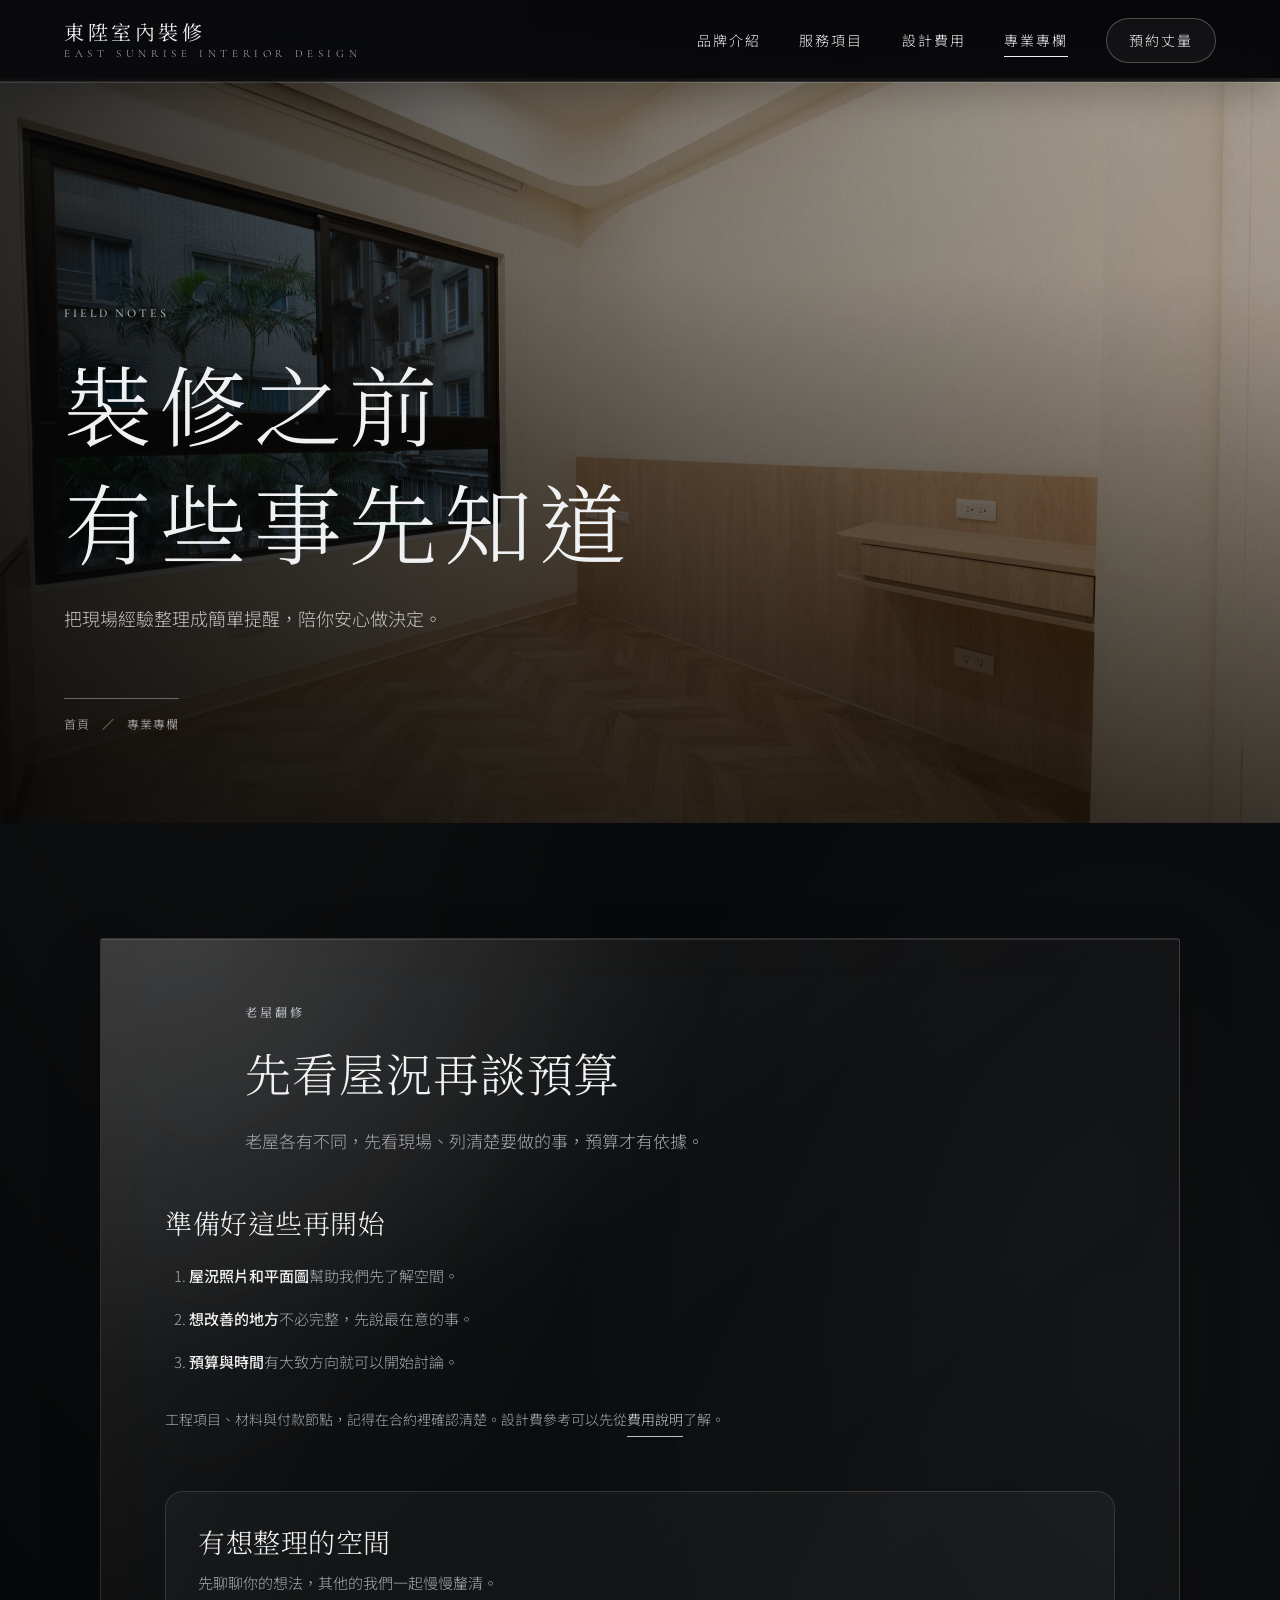
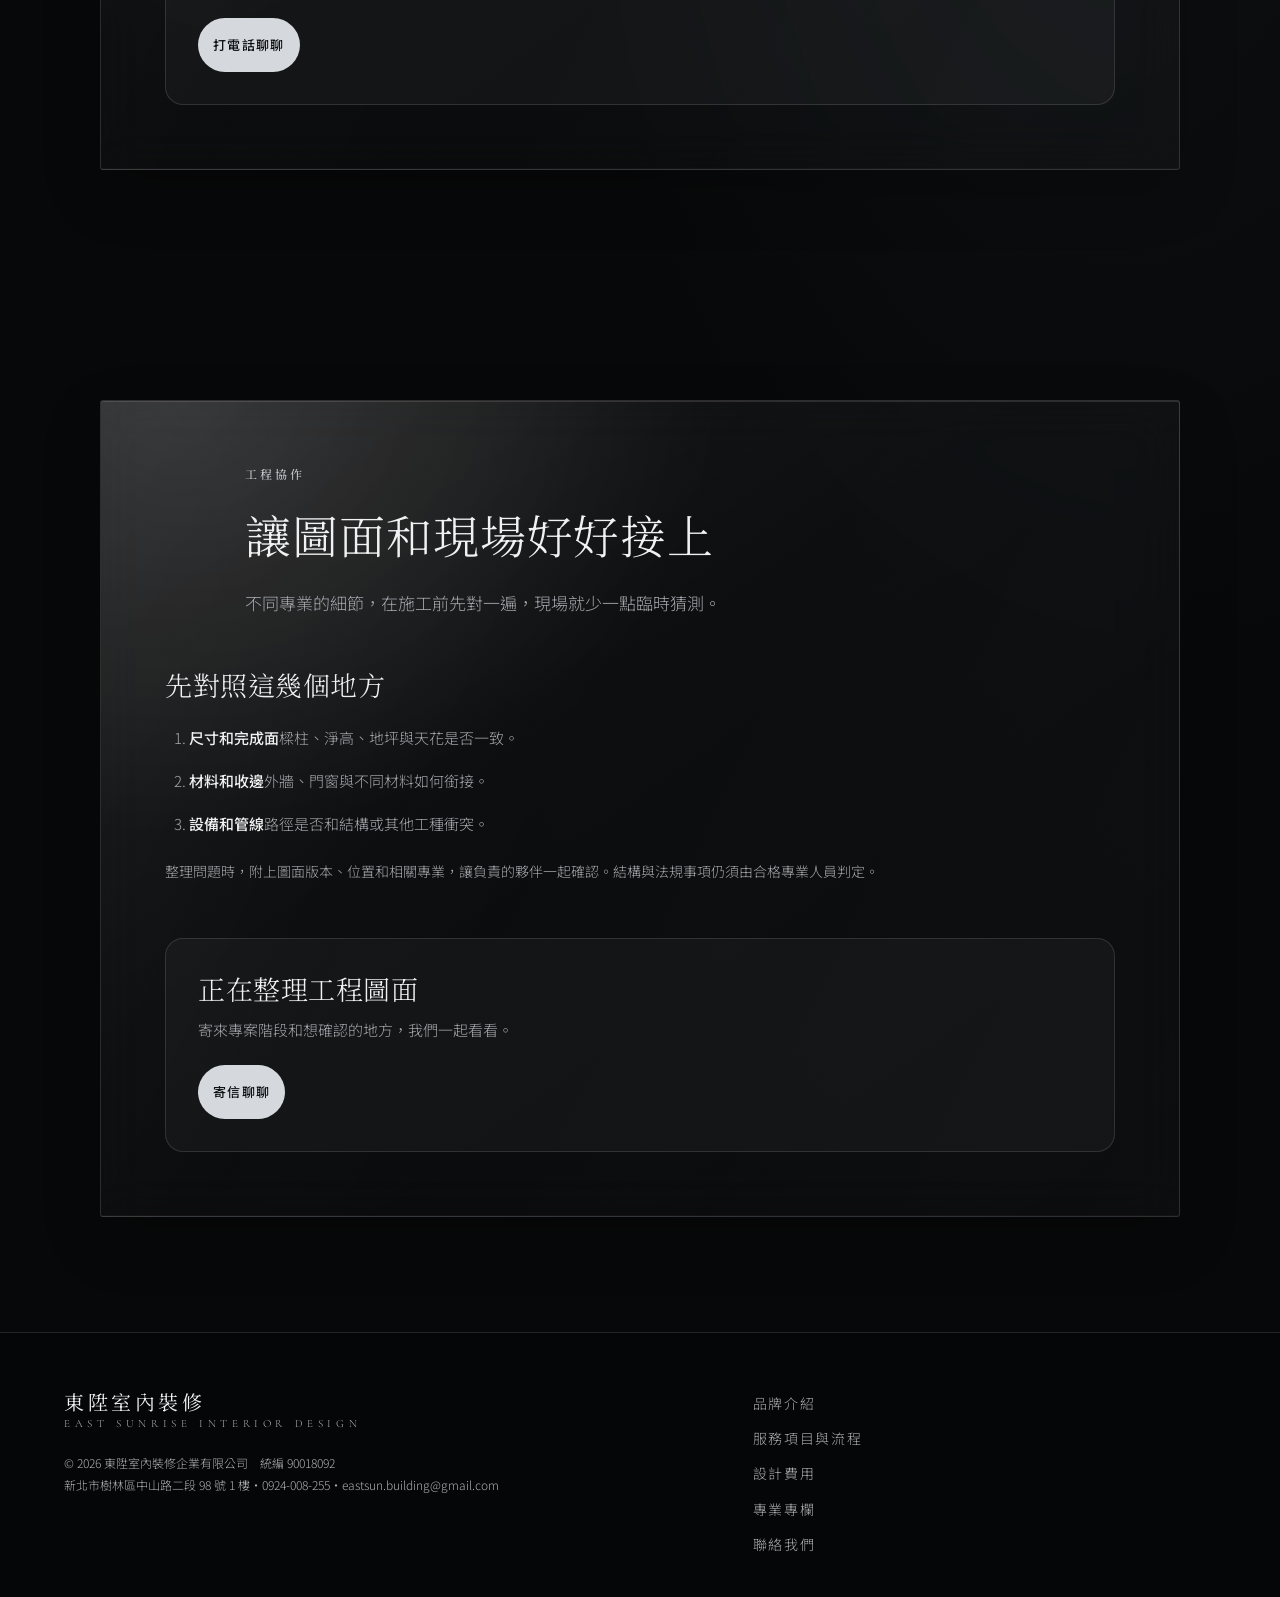
==== commit e1a2fb1a: "Redesign East Sunrise with cinematic editorial layout Co-authored-by: Copilot <223556219+Copilot@use" ====
--- a/insights.html
+++ b/insights.html
@@ -15,7 +15,7 @@
 <script>document.documentElement.classList.add("js")</script>
 <link rel="stylesheet" href="styles.css">
 </head>
-<body class="inner-page">
+<body class="inner-page insights-page">
 <a class="skip" href="#top">跳到主要內容</a>
 <header class="nav solid" id="nav">
   <a href="index.html#top" class="brand" aria-label="東陞室內裝修 首頁">
--- a/styles.css
+++ b/styles.css
@@ -1,7 +1,7 @@
 :root{
-  --bg:#090a0c; --bg-2:#101216; --ink:#f2eee8; --ink-2:#b8b1a8; --line:rgba(255,255,255,.13);
-  --brass:#c4a36c; --brass-text:#d3b784; --dark:#050607; --on-dark:#f2eee8;
-  --glass:rgba(255,255,255,.055); --glass-hover:rgba(255,255,255,.09);
+  --bg:#070809; --bg-2:#0e1012; --ink:#f0f1f2; --ink-2:#a5a9af; --line:rgba(255,255,255,.12);
+  --brass:#b8bec6; --brass-text:#c7ccd2; --dark:#070809; --on-dark:#f0f1f2;
+  --glass:rgba(255,255,255,.045); --glass-hover:rgba(255,255,255,.075);
   --serif:'Cormorant Garamond','Noto Serif TC',serif;
   --serif-zh:'Noto Serif TC','Cormorant Garamond',serif;
   --sans:'Noto Sans TC',system-ui,sans-serif;
@@ -10,7 +10,7 @@
 }
 *{box-sizing:border-box;margin:0;padding:0}
 html{scroll-behavior:smooth;scroll-padding-top:70px}
-body{background:radial-gradient(ellipse at 16% 0%,rgba(156,122,72,.12),transparent 38%),radial-gradient(ellipse at 88% 42%,rgba(81,96,113,.08),transparent 36%),var(--bg);color:var(--ink);font-family:var(--sans);font-size:15px;font-weight:300;line-height:1.8;-webkit-font-smoothing:antialiased;overflow-x:hidden}
+body{background:radial-gradient(ellipse at 16% 0%,rgba(255,255,255,.045),transparent 38%),radial-gradient(ellipse at 88% 42%,rgba(139,148,160,.055),transparent 36%),var(--bg);color:var(--ink);font-family:var(--sans);font-size:15px;font-weight:300;line-height:1.8;-webkit-font-smoothing:antialiased;overflow-x:hidden}
 img{display:block;max-width:100%}
 a{color:inherit;text-decoration:none}
 ul,ol{list-style:none}
@@ -26,7 +26,7 @@
 h1,h2,h3{text-wrap:balance;font-family:var(--serif-zh);font-weight:300;line-height:1.3;letter-spacing:.02em}
 h2{font-size:clamp(28px,3.8vw,52px)}
 .eyebrow{font-family:var(--serif);font-size:12px;letter-spacing:.24em;color:var(--brass-text);margin-bottom:18px;font-weight:500}
-.eyebrow.light{color:#d6bf93}
+.eyebrow.light{color:#d4d8dd}
 .lead{font-size:clamp(15px,1.35vw,17px);color:var(--ink);margin-bottom:20px}
 .inner-page{padding-top:78px}
 .inner-page .nav{color:var(--ink)}
@@ -37,8 +37,8 @@
 .breadcrumbs a:hover{color:var(--brass)}
 
 /* NAV */
-.nav{position:fixed;inset:0 0 auto 0;z-index:50;display:flex;justify-content:space-between;align-items:center;padding:18px var(--gutter);color:#fff;background:rgba(8,9,11,.28);backdrop-filter:blur(14px);border-bottom:1px solid rgba(255,255,255,.08);transition:background .45s,color .45s,box-shadow .45s}
-.nav.solid{background:rgba(8,9,11,.82);backdrop-filter:blur(20px);color:var(--ink);box-shadow:0 1px 0 var(--line)}
+.nav{position:fixed;inset:0 0 auto 0;z-index:50;display:flex;justify-content:space-between;align-items:center;padding:18px var(--gutter);color:#fff;background:rgba(8,9,11,.3);backdrop-filter:blur(22px) saturate(140%);-webkit-backdrop-filter:blur(22px) saturate(140%);border-bottom:1px solid rgba(255,255,255,.1);transition:background .45s,color .45s,box-shadow .45s}
+.nav.solid{background:rgba(8,9,11,.78);backdrop-filter:blur(26px) saturate(150%);-webkit-backdrop-filter:blur(26px) saturate(150%);color:var(--ink);box-shadow:0 1px 0 var(--line),0 12px 34px rgba(0,0,0,.22)}
 .brand{display:flex;flex-direction:column;line-height:1.1}
 .brand-zh{font-family:var(--serif-zh);font-size:20px;letter-spacing:.18em;font-weight:400}
 .brand-en{font-family:var(--serif);font-size:11px;letter-spacing:.42em;opacity:.75;margin-top:5px}
@@ -63,9 +63,9 @@
 .hero-shade{position:absolute;inset:0;background:linear-gradient(180deg,rgba(5,6,7,.52) 0%,rgba(5,6,7,.08) 24%,rgba(5,6,7,.2) 48%,rgba(5,6,7,.76) 100%),linear-gradient(90deg,rgba(5,6,7,.55) 0%,rgba(5,6,7,0) 78%)}
 .hero h1,.hero-sub{text-shadow:0 2px 24px rgba(0,0,0,.35)}
 .hero-content{position:relative;padding:0 var(--gutter) clamp(56px,9vh,96px);max-width:1360px;margin:0 auto;width:100%}
-.hero-panel{width:min(650px,100%);padding:clamp(26px,4vw,48px);border:1px solid rgba(255,255,255,.2);border-radius:24px;background:rgba(10,11,13,.4);backdrop-filter:blur(18px);-webkit-backdrop-filter:blur(18px);box-shadow:0 24px 80px rgba(0,0,0,.24)}
+.hero-panel{width:min(650px,100%);padding:clamp(26px,4vw,48px);border:1px solid rgba(255,255,255,.22);border-radius:24px;background:linear-gradient(135deg,rgba(255,255,255,.14),rgba(255,255,255,.045) 42%,rgba(9,10,12,.24));backdrop-filter:blur(28px) saturate(145%);-webkit-backdrop-filter:blur(28px) saturate(145%);box-shadow:inset 0 1px 0 rgba(255,255,255,.2),inset 0 -1px 0 rgba(255,255,255,.035),0 30px 90px rgba(0,0,0,.4)}
 .hero h1{font-size:clamp(36px,5.4vw,76px);font-weight:300;line-height:1.2;margin-bottom:20px}
-.hero h1 em{color:#e3cb9d}
+.hero h1 em{color:#e4e7eb}
 .hero-sub{max-width:460px;font-size:clamp(14px,1.2vw,16px);opacity:.9;margin-bottom:28px}
 .hero-actions{display:flex;gap:22px;align-items:center;flex-wrap:wrap}
 .hero-content>*{opacity:0;transform:translateY(20px);animation:rise 1s var(--ease) .2s forwards}
@@ -78,8 +78,8 @@
 /* BUTTONS */
 .btn{display:inline-block;padding:13px 28px;border-radius:999px;font-size:13px;letter-spacing:.1em;transition:background .35s,color .35s,transform .35s var(--ease),box-shadow .35s}
 .btn:hover{transform:translateY(-2px);box-shadow:0 8px 28px rgba(0,0,0,.24)}
-.btn-light,.btn-dark{background:var(--brass);color:#12100c;font-weight:500}
-.btn-light:hover,.btn-dark:hover{background:#e1c48e;color:#12100c}
+.btn-light,.btn-dark{background:#d5d9de;color:#101113;font-weight:500}
+.btn-light:hover,.btn-dark:hover{background:#f0f2f4;color:#090a0c}
 .btn-dark{width:100%;padding:15px}
 .link-light{font-size:13px;letter-spacing:.08em;border-bottom:1px solid rgba(255,255,255,.38);padding-bottom:4px;transition:border-color .3s,color .3s}
 .link-light:hover{border-color:#fff}
@@ -113,7 +113,7 @@
 .card:focus-visible{outline-offset:-4px;outline-color:#fff}
 .card-info{position:absolute;left:0;right:0;bottom:0;padding:22px 26px;z-index:2;color:#fff;transform:translateY(8px);transition:transform .6s var(--ease)}
 .card:hover .card-info{transform:none}
-.card:hover{border-color:rgba(211,183,132,.48)}
+.card:hover{border-color:rgba(220,225,231,.42)}
 .card-info span{font-size:12px;letter-spacing:.22em;opacity:.8}
 .card-info h3{font-size:clamp(18px,1.8vw,24px);margin-top:2px}
 
@@ -201,7 +201,7 @@
 
 /* PAGE CTA */
 .contact-cta{background:transparent;color:var(--on-dark);padding:clamp(42px,6vw,76px) 0}
-.contact-cta .wrap{padding-top:clamp(26px,4vw,42px);padding-bottom:clamp(26px,4vw,42px);border:1px solid var(--line);border-radius:22px;background:linear-gradient(120deg,rgba(196,163,108,.14),rgba(255,255,255,.035));backdrop-filter:blur(16px);-webkit-backdrop-filter:blur(16px)}
+.contact-cta .wrap{padding-top:clamp(26px,4vw,42px);padding-bottom:clamp(26px,4vw,42px);border:1px solid var(--line);border-radius:22px;background:linear-gradient(120deg,rgba(255,255,255,.09),rgba(255,255,255,.025) 65%,rgba(255,255,255,.045));backdrop-filter:blur(24px) saturate(135%);-webkit-backdrop-filter:blur(24px) saturate(135%)}
 .cta-inner{display:flex;justify-content:space-between;align-items:center;gap:36px}
 .cta-inner h2{max-width:720px;font-size:clamp(25px,3.5vw,40px)}
 .cta-inner .eyebrow{margin-bottom:14px}
@@ -212,7 +212,7 @@
 .insights{background:transparent}
 .insight-grid{display:grid;grid-template-columns:1fr 1fr;gap:clamp(20px,3vw,42px)}
 .insight-card{padding:clamp(22px,3vw,36px);border:1px solid var(--line);border-radius:20px;background:var(--glass);backdrop-filter:blur(14px);-webkit-backdrop-filter:blur(14px);transition:background .3s,border-color .3s}
-.insight-card:hover{background:var(--glass-hover);border-color:rgba(211,183,132,.42)}
+.insight-card:hover{background:var(--glass-hover);border-color:rgba(220,225,231,.34)}
 .insight-card .eyebrow{margin-bottom:16px}
 .insight-card h3{font-size:clamp(19px,2vw,26px);margin-bottom:18px}
 .insight-card>p:not(.eyebrow){color:var(--ink-2)}
@@ -266,7 +266,7 @@
 .foot-grid p{opacity:.72;margin-top:22px;font-size:12px}
 .foot-grid nav{display:flex;flex-direction:column;gap:10px;letter-spacing:.12em}
 .foot-grid nav a{opacity:.7;transition:opacity .3s,color .3s}
-.foot-grid nav a:hover{opacity:1;color:#d6bf93}
+.foot-grid nav a:hover{opacity:1;color:#d4d8dd}
 
 /* DIALOG */
 .dlg{border:1px solid var(--line);border-radius:22px;padding:0;background:#111316;color:var(--ink);width:min(1100px,94vw);max-height:92vh;margin:auto;overflow:auto;overscroll-behavior:contain;opacity:0;transform:translateY(24px) scale(.98);transition:opacity .5s var(--ease),transform .5s var(--ease),overlay .5s allow-discrete,display .5s allow-discrete}
@@ -305,7 +305,7 @@
   .burger{display:block}
   .grid{grid-template-columns:1fr}
   .card,.c-tall,.c-lg,.c-wide,.grid.filtered .card{grid-column:span 1}
-  .menu{position:fixed;inset:0;background:rgba(7,8,10,.92);backdrop-filter:blur(24px);color:var(--on-dark);flex-direction:column;justify-content:center;gap:24px;font-size:18px;letter-spacing:.14em;opacity:0;visibility:hidden;transition:opacity .5s var(--ease),visibility .5s}
+  .menu{position:fixed;inset:0;background:rgba(7,8,10,.88);backdrop-filter:blur(30px) saturate(140%);-webkit-backdrop-filter:blur(30px) saturate(140%);color:var(--on-dark);flex-direction:column;justify-content:center;gap:24px;font-size:18px;letter-spacing:.14em;opacity:0;visibility:hidden;transition:opacity .5s var(--ease),visibility .5s}
   .menu.open{opacity:1;visibility:visible}
   .nav.open{color:var(--on-dark);background:transparent;box-shadow:none;backdrop-filter:none;border-color:transparent}
   .burger{z-index:60}.brand{position:relative;z-index:60}
@@ -333,3 +333,162 @@
   html{scroll-behavior:auto}
   .js .reveal,.hero-content>*{opacity:1;transform:none}
 }
+
+/* MONOCHROME GLASS */
+:is(.service-track,.price-panel,.payment-panel,.pricing-aside,.article-wrap,.contact-cta .wrap,.insight-card,.process .wrap,.form){
+  position:relative;
+  isolation:isolate;
+  overflow:hidden;
+  border-color:rgba(255,255,255,.14);
+  background:linear-gradient(145deg,rgba(255,255,255,.085),rgba(255,255,255,.028) 42%,rgba(255,255,255,.012));
+  backdrop-filter:blur(24px) saturate(135%);
+  -webkit-backdrop-filter:blur(24px) saturate(135%);
+  box-shadow:inset 0 1px 0 rgba(255,255,255,.12),inset 0 -1px 0 rgba(255,255,255,.025),0 22px 60px rgba(0,0,0,.2);
+}
+:is(.service-track,.price-panel,.payment-panel,.pricing-aside,.article-wrap,.contact-cta .wrap,.insight-card,.process .wrap,.form)::before{
+  content:"";
+  position:absolute;
+  inset:0;
+  z-index:-1;
+  pointer-events:none;
+  border-radius:inherit;
+  background:radial-gradient(ellipse at 8% 0%,rgba(255,255,255,.11),transparent 38%),linear-gradient(115deg,rgba(255,255,255,.035),transparent 36%,rgba(255,255,255,.018));
+}
+.insight-card:hover{border-color:rgba(220,225,231,.34);box-shadow:inset 0 1px 0 rgba(255,255,255,.18),0 28px 72px rgba(0,0,0,.3)}
+.hero-panel{position:relative;isolation:isolate;overflow:hidden}
+.hero-panel::before{
+  content:"";
+  position:absolute;
+  inset:0;
+  z-index:-1;
+  pointer-events:none;
+  border-radius:inherit;
+  background:radial-gradient(ellipse at 0% 0%,rgba(255,255,255,.15),transparent 48%),linear-gradient(110deg,rgba(255,255,255,.05),transparent 42%);
+}
+.filters button.active{color:#101113;border-color:#d5d9de;background:#d5d9de}
+.filters button.active:hover{background:#f0f2f4;border-color:#f0f2f4}
+
+body::before{
+  content:"";
+  position:fixed;
+  z-index:100;
+  top:0;
+  left:0;
+  width:100%;
+  height:2px;
+  pointer-events:none;
+  background:linear-gradient(90deg,#737b85,#f0f1f2);
+  transform:scaleX(var(--scroll-progress,0));
+  transform-origin:left;
+}
+.nav{background:rgba(8,9,11,.18);backdrop-filter:blur(18px) saturate(125%);-webkit-backdrop-filter:blur(18px) saturate(125%)}
+.nav.solid{background:rgba(8,9,11,.76)}
+.hero{min-height:700px;isolation:isolate}
+.hero-media img{animation:hero-arrive 2.2s cubic-bezier(.2,.65,.25,1) both}
+@keyframes hero-arrive{from{transform:scale(1.1);filter:brightness(.72)}to{transform:scale(1);filter:brightness(1)}}
+.hero-shade{background:linear-gradient(180deg,rgba(5,6,7,.24) 0%,rgba(5,6,7,.02) 30%,rgba(5,6,7,.24) 58%,rgba(5,6,7,.72) 100%),linear-gradient(90deg,rgba(5,6,7,.48) 0%,rgba(5,6,7,.13) 52%,rgba(5,6,7,.08) 100%)}
+.hero-content{padding-bottom:clamp(86px,13vh,142px)}
+.hero-copy{width:min(760px,100%);padding:0;border:0;border-radius:0;background:none;backdrop-filter:none;-webkit-backdrop-filter:none;box-shadow:none}
+.hero-copy .eyebrow{margin-bottom:26px;letter-spacing:.3em}
+.hero h1{font-size:clamp(48px,8.4vw,112px);line-height:1.13;letter-spacing:.08em;margin-bottom:24px}
+.hero-sub{max-width:500px;font-size:clamp(15px,1.3vw,18px);line-height:2;margin-bottom:34px}
+.hero-actions{gap:30px}
+.hero-location{position:absolute;left:var(--gutter);right:var(--gutter);bottom:30px;display:flex;align-items:center;gap:16px;font-size:11px;letter-spacing:.16em;color:rgba(255,255,255,.78)}
+.hero-location i{height:1px;width:44px;background:rgba(255,255,255,.45)}
+.scroll-hint{right:var(--gutter);bottom:clamp(78px,13vh,142px);gap:18px;font-size:10px;letter-spacing:.24em}
+.scroll-hint i{height:48px}
+.about{padding-top:clamp(90px,12vw,170px);padding-bottom:clamp(90px,12vw,170px)}
+.about-grid{grid-template-columns:1.12fr .88fr;gap:clamp(42px,8vw,132px);align-items:center}
+.about-media{position:relative;min-height:520px;aspect-ratio:4/5;overflow:hidden;background:var(--bg-2)}
+.about-media::after{content:"";position:absolute;inset:0;background:linear-gradient(180deg,transparent 58%,rgba(0,0,0,.44))}
+.about-media img{width:100%;height:100%;object-fit:cover;transform:scale(1.08);clip-path:inset(0 11% 0 11%);transition:clip-path 1.2s var(--ease),transform 1.8s var(--ease)}
+.about-media.in img{transform:scale(1);clip-path:inset(0)}
+.about-media>span{position:absolute;z-index:1;left:24px;bottom:20px;font:11px var(--serif);letter-spacing:.22em;color:rgba(255,255,255,.8)}
+.about-copy{max-width:520px}
+.about-copy .eyebrow{font-size:11px;letter-spacing:.18em}
+.about-copy h2{font-size:clamp(36px,5.2vw,68px);line-height:1.42;margin-bottom:28px}
+.about-copy>p:not(.eyebrow){color:var(--ink-2)}
+.stats{gap:clamp(18px,3vw,36px);margin-top:42px;padding-top:26px}
+.stats li{min-width:78px}
+.stats b{font-family:var(--sans);font-size:clamp(34px,4vw,48px);font-weight:300;letter-spacing:.02em}
+.stats span{display:block;max-width:112px;line-height:1.6;margin-top:10px}
+.section-head{margin-bottom:clamp(42px,6vw,76px)}
+.section-head>div>.eyebrow{margin-bottom:12px}
+.projects{padding-top:clamp(82px,11vw,150px);padding-bottom:clamp(90px,12vw,160px)}
+.grid{grid-auto-rows:clamp(220px,28vw,390px);gap:clamp(8px,1.1vw,16px)}
+.card{border-radius:2px;border-color:rgba(255,255,255,.08)}
+.card img{transform:scale(1.08);transition:transform 1.8s var(--ease),filter .8s}
+.card.in img{transform:scale(1)}
+.card:hover img,.card:focus-visible img{transform:scale(1.045);filter:brightness(.82)}
+.card::after{background:linear-gradient(180deg,transparent 35%,rgba(5,6,7,.78));opacity:.8}
+.card-info{padding:clamp(18px,2.2vw,30px);transform:translateY(12px)}
+.card-info span{font-size:11px;letter-spacing:.16em}
+.card-info h3{font-size:clamp(18px,2vw,26px);margin-top:8px}
+.section-head h2{font-size:clamp(32px,4.7vw,62px)}
+.service-track{border-radius:3px;padding:clamp(26px,3.6vw,48px)}
+.service-track h3{font-size:clamp(22px,2.5vw,32px)}
+.service-track li{padding:20px 0}
+.contact{padding-top:clamp(90px,12vw,160px);padding-bottom:clamp(90px,12vw,160px)}
+.contact h2{font-size:clamp(36px,5vw,64px);line-height:1.45}
+.form{border-radius:3px}
+.page-hero{position:relative;isolation:isolate;display:flex;align-items:flex-end;min-height:min(76svh,820px);overflow:hidden;padding:clamp(170px,25vh,250px) 0 clamp(50px,7vw,88px);border-bottom:0}
+.page-hero::before{content:"";position:absolute;inset:0;z-index:-2;background-position:center 48%;background-size:cover;transform:scale(1.04);animation:hero-arrive 2s cubic-bezier(.2,.65,.25,1) both}
+.page-hero::after{content:"";position:absolute;inset:0;z-index:-1;background:linear-gradient(90deg,rgba(5,6,7,.82),rgba(5,6,7,.42) 52%,rgba(5,6,7,.18)),linear-gradient(0deg,rgba(5,6,7,.64),transparent 74%)}
+.service-page .page-hero::before{background-image:url("images/east-sun-taoyuan-stairs.webp")}
+.pricing-page .page-hero::before{background-image:url("images/east-sun-xindian-kitchen.webp")}
+.insights-page .page-hero::before{background-image:url("images/east-sun-xindian-study.webp")}
+.page-hero .wrap{position:relative;width:100%}
+.page-hero .eyebrow{color:rgba(239,241,244,.75)}
+.page-hero h1{max-width:850px;font-size:clamp(44px,7vw,88px);line-height:1.35;letter-spacing:.08em;margin-bottom:20px}
+.page-hero .lead{max-width:620px;color:rgba(240,241,242,.78);font-size:clamp(15px,1.45vw,18px);line-height:2}
+.breadcrumbs{display:flex;gap:12px;align-items:center;width:max-content;max-width:100%;margin-top:clamp(34px,5vw,62px);padding-top:14px;border-top:1px solid rgba(255,255,255,.35);color:rgba(255,255,255,.72)}
+.section{scroll-margin-top:70px}
+.js .reveal{transform:translateY(34px);transition:opacity .9s var(--ease),transform 1.05s var(--ease),clip-path 1.2s var(--ease)}
+.js .reveal.in{transform:none}
+.service-track,.price-panel,.payment-panel,.pricing-aside,.article-wrap,.contact-cta .wrap,.insight-card,.process .wrap{border-radius:3px}
+.article-wrap{max-width:1080px}
+.contact-cta{padding-top:clamp(58px,8vw,98px);padding-bottom:clamp(58px,8vw,98px)}
+.contact-cta .wrap{padding:clamp(34px,5vw,64px)}
+.footer{padding-top:58px;padding-bottom:40px}
+@media(max-width:960px){
+  .about-grid{grid-template-columns:1fr 1fr;gap:clamp(30px,5vw,64px)}
+  .about-media{min-height:420px}
+}
+@media(max-width:760px){
+  .hero{min-height:680px;height:92svh}
+  .hero-content{padding-bottom:116px}
+  .hero-copy{width:100%}
+  .hero h1{font-size:clamp(48px,11vw,76px)}
+  .hero-location{bottom:24px;font-size:9px;gap:10px}
+  .hero-location i{width:24px}
+  .scroll-hint{display:none}
+  .about-grid{grid-template-columns:1fr;gap:36px}
+  .about-media{min-height:0;aspect-ratio:4/3}
+  .about-copy{max-width:unset}
+  .about-copy h2{font-size:clamp(36px,9vw,54px)}
+  .stats{justify-content:space-between}
+  .stats li{min-width:0}
+  .stats span{max-width:105px}
+  .page-hero{min-height:68svh;padding-top:170px;padding-bottom:42px}
+  .page-hero h1{font-size:clamp(40px,10vw,64px)}
+  .page-hero::after{background:linear-gradient(90deg,rgba(5,6,7,.72),rgba(5,6,7,.24)),linear-gradient(0deg,rgba(5,6,7,.65),transparent 80%)}
+  .contact-cta .wrap{padding:28px}
+}
+@media(max-width:480px){
+  .hero{height:88svh;min-height:620px}
+  .hero-content{padding-bottom:106px}
+  .hero h1{font-size:clamp(44px,12vw,58px);letter-spacing:.06em}
+  .hero-actions{gap:20px}
+  .hero-location{letter-spacing:.08em}
+  .about{padding-top:82px;padding-bottom:82px}
+  .about-media{aspect-ratio:3/3.4}
+  .stats{gap:12px}
+  .stats b{font-size:34px}
+  .stats span{font-size:11px}
+  .page-hero{min-height:620px}
+  .page-hero h1{font-size:42px}
+}
+@media(prefers-reduced-motion:reduce){
+  .js .reveal,.js .reveal.in{opacity:1;transform:none;clip-path:none}
+  .about-media img,.card img{transform:none;clip-path:none}
+}
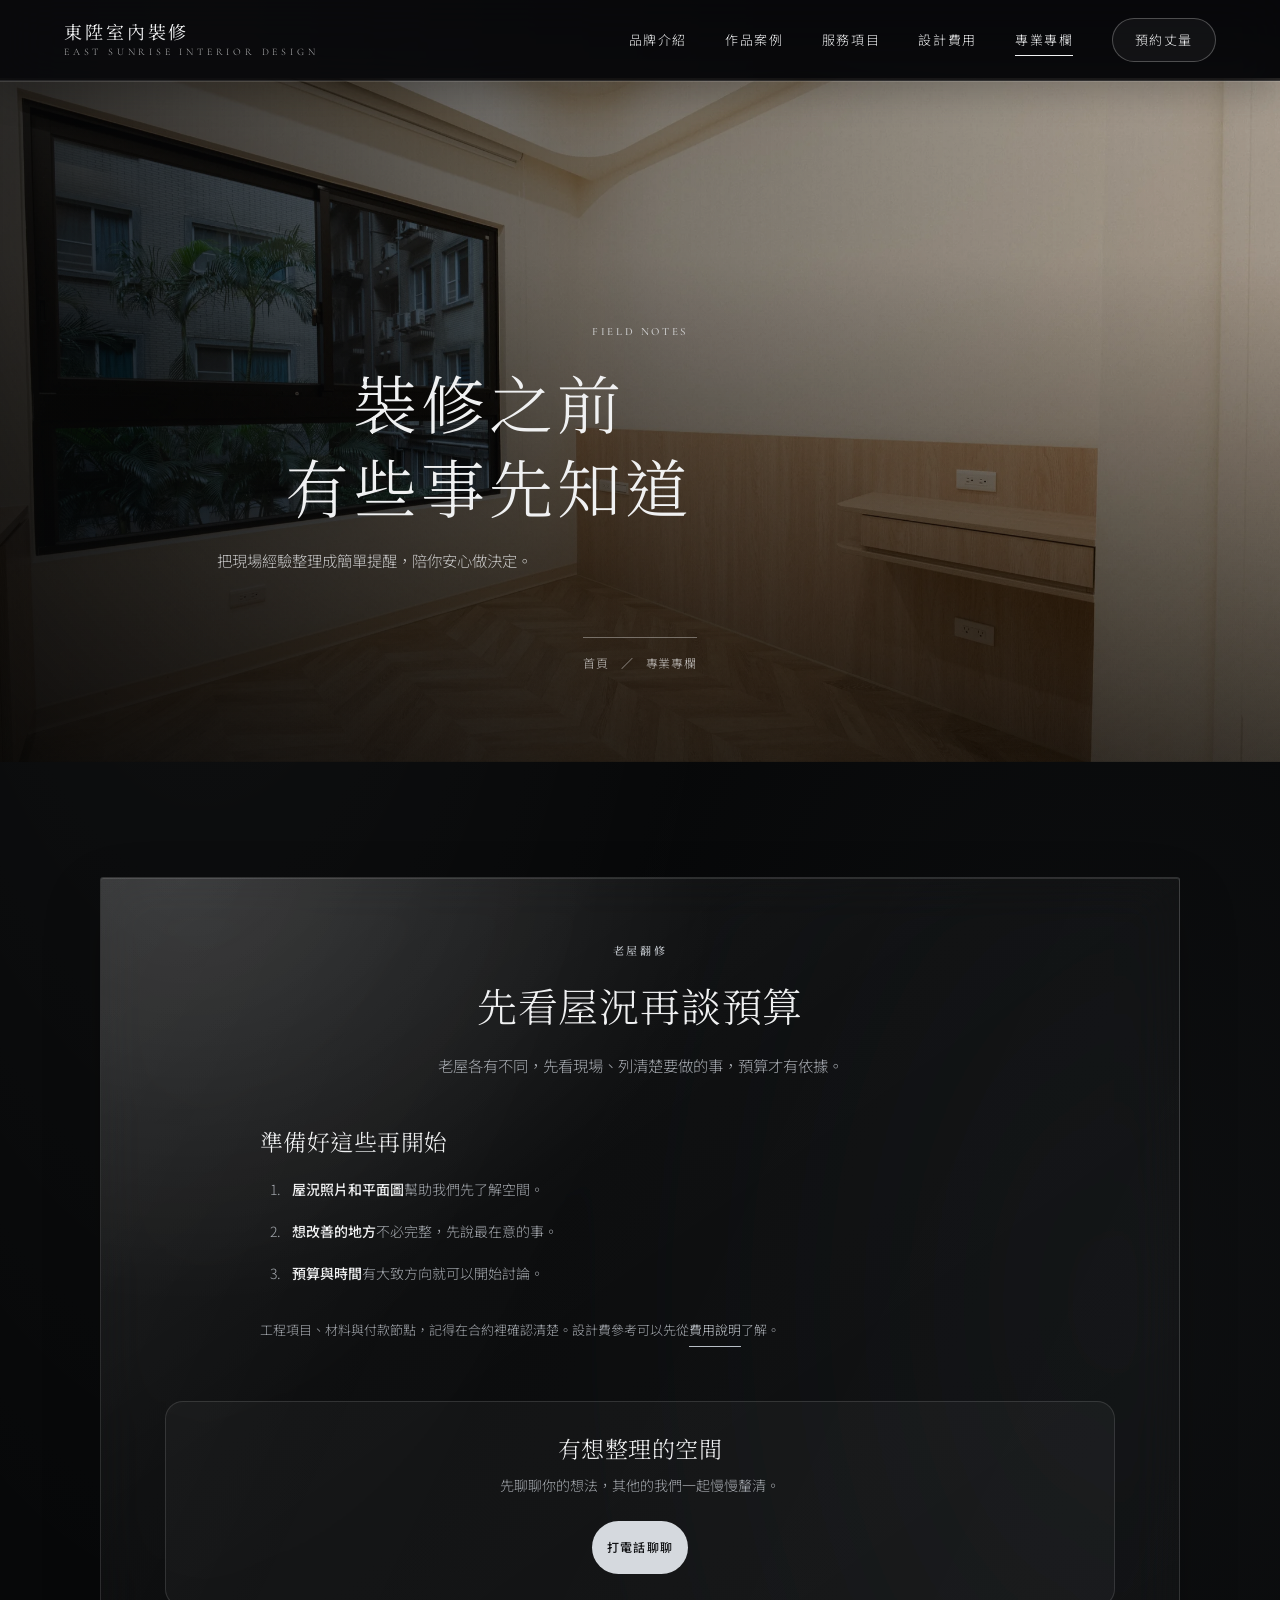
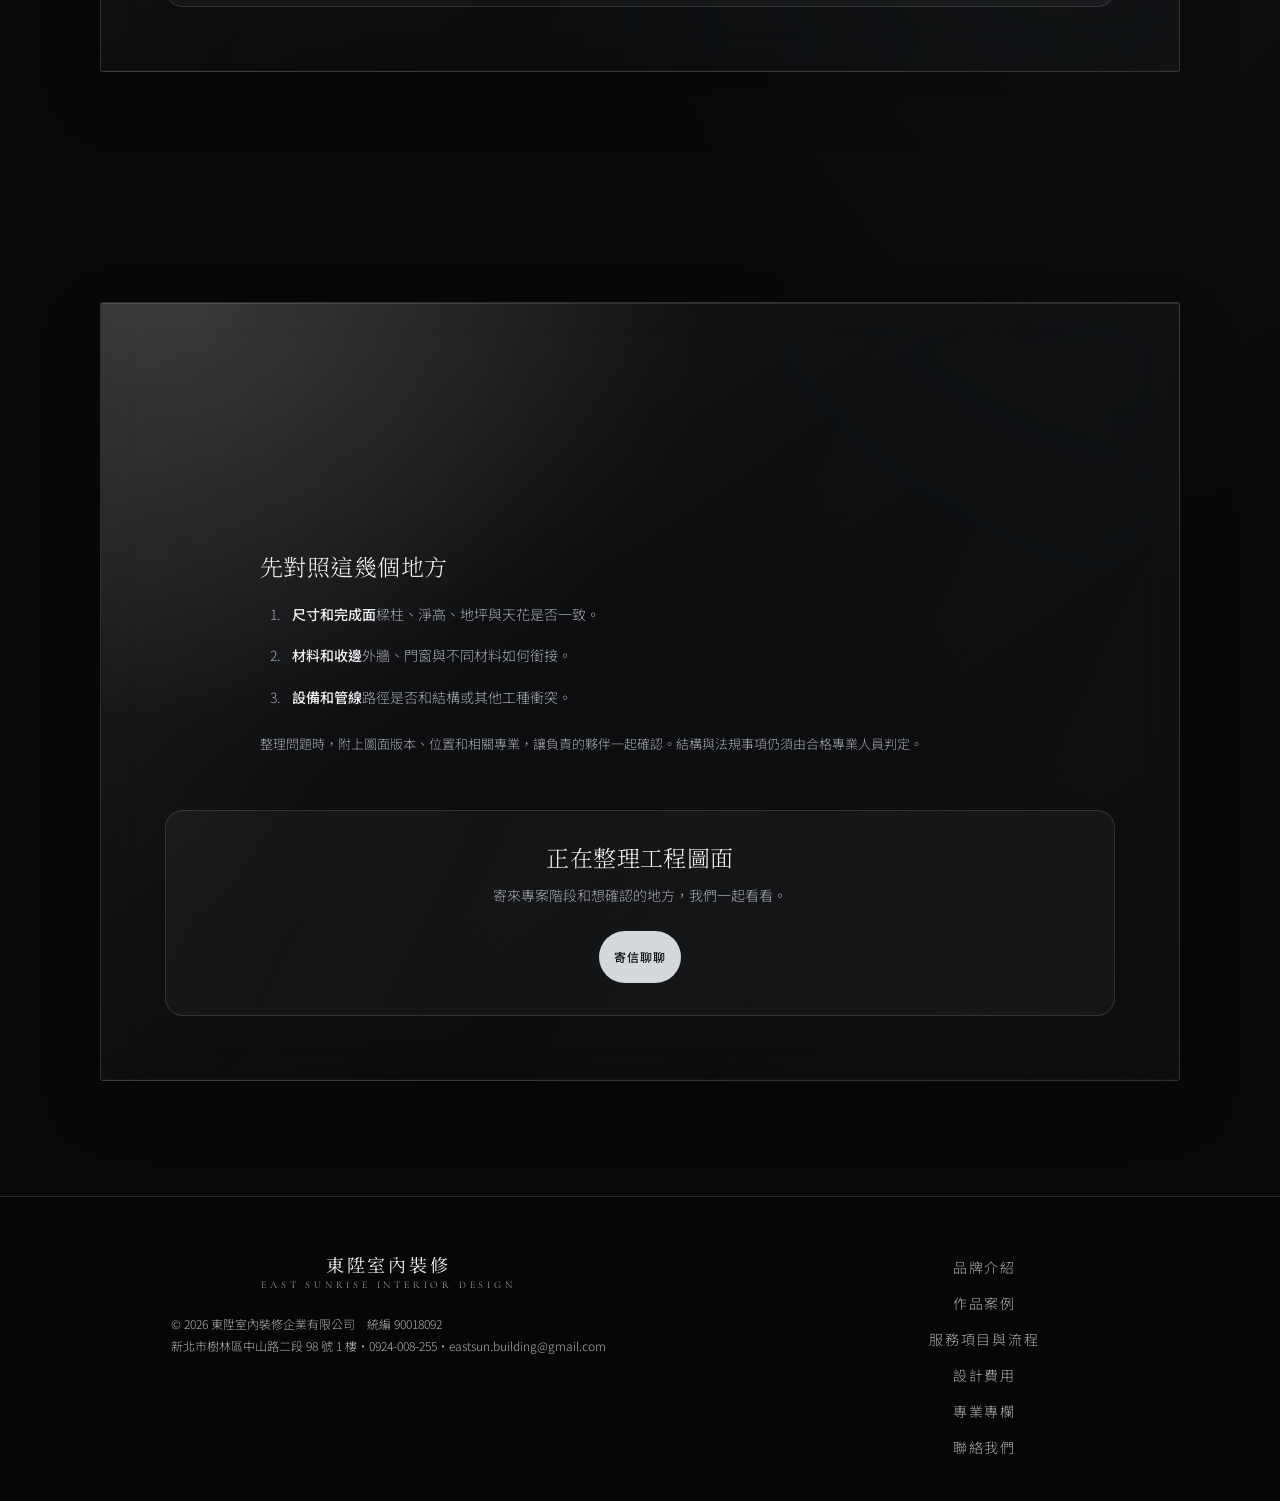
==== commit a3d08d4d: "Add project case pages and founder profile Create a linked archive and three detail pages, add an op" ====
--- a/insights.html
+++ b/insights.html
@@ -24,6 +24,7 @@
   </a>
   <nav class="menu" id="menu" aria-label="主選單">
     <a href="index.html#about">品牌介紹</a>
+    <a href="projects.html">作品案例</a>
     <a href="services.html">服務項目</a>
     <a href="pricing.html">設計費用</a>
     <a href="insights.html" aria-current="page">專業專欄</a>
@@ -92,7 +93,7 @@
 <footer class="footer">
   <div class="wrap foot-grid">
     <div><a href="index.html#top" class="brand"><span class="brand-zh">東陞室內裝修</span><span class="brand-en">EAST SUNRISE INTERIOR DESIGN</span></a><p>© 2026 東陞室內裝修企業有限公司　統編 90018092<br>新北市樹林區中山路二段 98 號 1 樓・0924-008-255・eastsun.building@gmail.com</p></div>
-    <nav aria-label="頁尾選單"><a href="index.html#about">品牌介紹</a><a href="services.html">服務項目與流程</a><a href="pricing.html">設計費用</a><a href="insights.html">專業專欄</a><a href="index.html#contact">聯絡我們</a></nav>
+    <nav aria-label="頁尾選單"><a href="index.html#about">品牌介紹</a><a href="projects.html">作品案例</a><a href="services.html">服務項目與流程</a><a href="pricing.html">設計費用</a><a href="insights.html">專業專欄</a><a href="index.html#contact">聯絡我們</a></nav>
   </div>
 </footer>
 <script src="script.js"></script>
--- a/styles.css
+++ b/styles.css
@@ -10,7 +10,7 @@
 }
 *{box-sizing:border-box;margin:0;padding:0}
 html{scroll-behavior:smooth;scroll-padding-top:70px}
-body{background:radial-gradient(ellipse at 16% 0%,rgba(255,255,255,.045),transparent 38%),radial-gradient(ellipse at 88% 42%,rgba(139,148,160,.055),transparent 36%),var(--bg);color:var(--ink);font-family:var(--sans);font-size:15px;font-weight:300;line-height:1.8;-webkit-font-smoothing:antialiased;overflow-x:hidden}
+body{background:radial-gradient(ellipse at 16% 0%,rgba(255,255,255,.045),transparent 38%),radial-gradient(ellipse at 88% 42%,rgba(139,148,160,.055),transparent 36%),var(--bg);color:var(--ink);font-family:var(--sans);font-size:14px;font-weight:300;line-height:1.85;-webkit-font-smoothing:antialiased;overflow-x:hidden}
 img{display:block;max-width:100%}
 a{color:inherit;text-decoration:none}
 ul,ol{list-style:none}
@@ -24,14 +24,14 @@
 em{font-style:italic;color:var(--brass);font-family:var(--serif)}
 
 h1,h2,h3{text-wrap:balance;font-family:var(--serif-zh);font-weight:300;line-height:1.3;letter-spacing:.02em}
-h2{font-size:clamp(28px,3.8vw,52px)}
-.eyebrow{font-family:var(--serif);font-size:12px;letter-spacing:.24em;color:var(--brass-text);margin-bottom:18px;font-weight:500}
+h2{font-size:clamp(24px,3.1vw,42px)}
+.eyebrow{font-family:var(--serif);font-size:11px;letter-spacing:.24em;color:var(--brass-text);margin-bottom:16px;font-weight:500}
 .eyebrow.light{color:#d4d8dd}
-.lead{font-size:clamp(15px,1.35vw,17px);color:var(--ink);margin-bottom:20px}
+.lead{font-size:clamp(14px,1.2vw,16px);color:var(--ink);margin-bottom:20px}
 .inner-page{padding-top:78px}
 .inner-page .nav{color:var(--ink)}
 .page-hero{background:linear-gradient(135deg,rgba(255,255,255,.035),transparent 65%);border-bottom:1px solid var(--line);padding:clamp(62px,8vw,104px) 0 clamp(42px,6vw,72px)}
-.page-hero h1{font-size:clamp(34px,5.2vw,66px);margin-bottom:24px}
+.page-hero h1{font-size:clamp(30px,4.4vw,56px);margin-bottom:20px}
 .page-hero .lead{max-width:760px;color:var(--ink-2);margin-bottom:30px}
 .breadcrumbs{font-size:12px;color:var(--ink-2);letter-spacing:.08em}
 .breadcrumbs a:hover{color:var(--brass)}
@@ -40,9 +40,9 @@
 .nav{position:fixed;inset:0 0 auto 0;z-index:50;display:flex;justify-content:space-between;align-items:center;padding:18px var(--gutter);color:#fff;background:rgba(8,9,11,.3);backdrop-filter:blur(22px) saturate(140%);-webkit-backdrop-filter:blur(22px) saturate(140%);border-bottom:1px solid rgba(255,255,255,.1);transition:background .45s,color .45s,box-shadow .45s}
 .nav.solid{background:rgba(8,9,11,.78);backdrop-filter:blur(26px) saturate(150%);-webkit-backdrop-filter:blur(26px) saturate(150%);color:var(--ink);box-shadow:0 1px 0 var(--line),0 12px 34px rgba(0,0,0,.22)}
 .brand{display:flex;flex-direction:column;line-height:1.1}
-.brand-zh{font-family:var(--serif-zh);font-size:20px;letter-spacing:.18em;font-weight:400}
-.brand-en{font-family:var(--serif);font-size:11px;letter-spacing:.42em;opacity:.75;margin-top:5px}
-.menu{display:flex;gap:clamp(18px,3vw,44px);align-items:center;font-size:14px;letter-spacing:.14em}
+.brand-zh{font-family:var(--serif-zh);font-size:18px;letter-spacing:.16em;font-weight:400}
+.brand-en{font-family:var(--serif);font-size:10px;letter-spacing:.38em;opacity:.75;margin-top:5px}
+.menu{display:flex;gap:clamp(18px,3vw,44px);align-items:center;font-size:13px;letter-spacing:.12em}
 .menu a{position:relative;padding:4px 0}
 .menu a:not(.menu-cta)::after{content:"";position:absolute;left:0;bottom:0;width:100%;height:1px;background:currentColor;transform:scaleX(0);transform-origin:right;transition:transform .5s var(--ease)}
 .menu a:not(.menu-cta):hover::after{transform:scaleX(1);transform-origin:left}
@@ -58,15 +58,14 @@
 /* HERO */
 .hero{position:relative;height:100svh;min-height:620px;color:#fff;display:flex;align-items:flex-end;overflow:hidden}
 .hero-media,.hero-media img{position:absolute;inset:0;width:100%;height:100%}
-.hero-media img{object-fit:cover;animation:zoom 22s var(--ease) both}
-@keyframes zoom{from{transform:scale(1.12)}to{transform:scale(1)}}
+.hero-media img{object-fit:cover}
 .hero-shade{position:absolute;inset:0;background:linear-gradient(180deg,rgba(5,6,7,.52) 0%,rgba(5,6,7,.08) 24%,rgba(5,6,7,.2) 48%,rgba(5,6,7,.76) 100%),linear-gradient(90deg,rgba(5,6,7,.55) 0%,rgba(5,6,7,0) 78%)}
 .hero h1,.hero-sub{text-shadow:0 2px 24px rgba(0,0,0,.35)}
 .hero-content{position:relative;padding:0 var(--gutter) clamp(56px,9vh,96px);max-width:1360px;margin:0 auto;width:100%}
 .hero-panel{width:min(650px,100%);padding:clamp(26px,4vw,48px);border:1px solid rgba(255,255,255,.22);border-radius:24px;background:linear-gradient(135deg,rgba(255,255,255,.14),rgba(255,255,255,.045) 42%,rgba(9,10,12,.24));backdrop-filter:blur(28px) saturate(145%);-webkit-backdrop-filter:blur(28px) saturate(145%);box-shadow:inset 0 1px 0 rgba(255,255,255,.2),inset 0 -1px 0 rgba(255,255,255,.035),0 30px 90px rgba(0,0,0,.4)}
-.hero h1{font-size:clamp(36px,5.4vw,76px);font-weight:300;line-height:1.2;margin-bottom:20px}
+.hero h1{font-size:clamp(32px,4.4vw,60px);font-weight:300;line-height:1.25;margin-bottom:18px}
 .hero h1 em{color:#e4e7eb}
-.hero-sub{max-width:460px;font-size:clamp(14px,1.2vw,16px);opacity:.9;margin-bottom:28px}
+.hero-sub{max-width:460px;font-size:clamp(13px,1.1vw,15px);opacity:.9;margin-bottom:26px}
 .hero-actions{display:flex;gap:22px;align-items:center;flex-wrap:wrap}
 .hero-content>*{opacity:0;transform:translateY(20px);animation:rise 1s var(--ease) .2s forwards}
 @keyframes rise{to{opacity:1;transform:none}}
@@ -76,7 +75,7 @@
 @keyframes drip{0%{transform:translateY(-100%)}60%,100%{transform:translateY(100%)}}
 
 /* BUTTONS */
-.btn{display:inline-block;padding:13px 28px;border-radius:999px;font-size:13px;letter-spacing:.1em;transition:background .35s,color .35s,transform .35s var(--ease),box-shadow .35s}
+.btn{display:inline-block;padding:12px 24px;border-radius:999px;font-size:12px;letter-spacing:.1em;transition:background .35s,color .35s,transform .35s var(--ease),box-shadow .35s}
 .btn:hover{transform:translateY(-2px);box-shadow:0 8px 28px rgba(0,0,0,.24)}
 .btn-light,.btn-dark{background:#d5d9de;color:#101113;font-weight:500}
 .btn-light:hover,.btn-dark:hover{background:#f0f2f4;color:#090a0c}
@@ -95,27 +94,34 @@
 /* PROJECTS */
 .projects{background:linear-gradient(180deg,transparent,rgba(255,255,255,.025),transparent)}
 .section-head{display:flex;justify-content:space-between;align-items:flex-end;gap:30px;flex-wrap:wrap;margin-bottom:clamp(36px,5vw,64px)}
-.head-note{color:var(--ink-2);max-width:320px;font-size:14px}
-.filters{display:flex;gap:6px;flex-wrap:wrap}
-.filters button{padding:7px 15px;border-radius:999px;font-size:12px;letter-spacing:.08em;color:var(--ink-2);border:1px solid var(--line);background:var(--glass);transition:color .3s,border-color .3s,background .3s}
-.filters button:hover{color:var(--ink);background:var(--glass-hover)}
-.filters button.active{color:var(--dark);border-color:var(--brass);background:var(--brass)}
-.grid{display:grid;grid-template-columns:repeat(12,1fr);grid-auto-rows:clamp(190px,24vw,340px);gap:clamp(12px,1.6vw,22px)}
-.card{position:relative;overflow:hidden;cursor:pointer;grid-column:span 4;background:var(--bg-2);border:1px solid var(--line);border-radius:18px;transition:opacity .5s,transform .5s var(--ease),border-color .4s}
-.c-lg{grid-column:span 8;grid-row:span 2}
-.c-tall{grid-column:span 4;grid-row:span 2}
-.c-wide{grid-column:span 8}
-.card.hide{display:none}
-.grid.filtered .card{grid-column:span 4;grid-row:span 1}
-.card img{width:100%;height:100%;object-fit:cover;transition:transform 1.4s var(--ease),filter .6s}
-.card::after{content:"";position:absolute;inset:0;background:linear-gradient(180deg,transparent 45%,rgba(15,13,11,.72));opacity:.85;transition:opacity .5s}
-.card:hover img,.card:focus-visible img{transform:scale(1.06)}
-.card:focus-visible{outline-offset:-4px;outline-color:#fff}
-.card-info{position:absolute;left:0;right:0;bottom:0;padding:22px 26px;z-index:2;color:#fff;transform:translateY(8px);transition:transform .6s var(--ease)}
-.card:hover .card-info{transform:none}
-.card:hover{border-color:rgba(220,225,231,.42)}
-.card-info span{font-size:12px;letter-spacing:.22em;opacity:.8}
-.card-info h3{font-size:clamp(18px,1.8vw,24px);margin-top:2px}
+.head-note{color:var(--ink-2);max-width:320px;font-size:13px}
+.works-carousel{width:100%}
+.works-track{display:flex;gap:clamp(16px,2vw,28px);overflow-x:auto;overscroll-behavior-x:contain;scroll-snap-type:x mandatory;scroll-behavior:smooth;padding:0 0 8px;scrollbar-width:none}
+.works-track::-webkit-scrollbar{display:none}
+.works-track:focus-visible{outline-offset:8px}
+.card{position:relative;flex:0 0 clamp(320px,48vw,600px);overflow:hidden;cursor:pointer;scroll-snap-align:start;background:transparent;border:0;border-radius:0;text-align:left}
+.card-media{position:relative;aspect-ratio:1.26;overflow:hidden;background:var(--bg-2)}
+.card img{position:absolute;inset:0;width:100%;height:100%;object-fit:cover;transition:transform 1.1s var(--ease),filter .6s}
+.card:hover img,.card:focus-visible img{transform:scale(1.025)}
+.card:focus-visible{outline-offset:5px;outline-color:#fff}
+.card-info{padding:17px 0 8px;color:var(--ink);text-align:left}
+.card-meta{display:flex;justify-content:space-between;align-items:center;gap:12px;color:var(--ink-2);font-family:var(--serif);font-size:10px;letter-spacing:.18em}
+.card-title{display:flex;justify-content:space-between;align-items:center;gap:16px;margin-top:7px}
+.card-info h3{font-size:clamp(18px,1.65vw,22px);font-weight:400;letter-spacing:.03em}
+.card-arrow{color:var(--ink-2);font-size:19px;transition:transform .4s var(--ease),color .3s}
+.card:hover .card-arrow,.card:focus-visible .card-arrow{transform:translate(3px,-3px);color:var(--ink)}
+.card-info>p{margin-top:4px;color:var(--ink-2);font-size:12px;letter-spacing:.04em}
+.works-controls{display:flex;justify-content:space-between;align-items:center;margin-top:20px;padding-top:18px;border-top:1px solid var(--line)}
+.works-count{font-family:var(--serif);font-size:12px;letter-spacing:.16em;color:var(--ink-2);font-variant-numeric:tabular-nums}
+.works-count i{padding:0 6px;color:rgba(255,255,255,.28);font-style:normal}
+.works-arrows{display:flex;gap:10px}
+.works-arrows button{display:grid;place-items:center;width:48px;height:48px;border:1px solid var(--line);color:var(--ink);font-size:18px;transition:background .3s,border-color .3s,color .3s,opacity .3s}
+.works-arrows button:hover:not(:disabled){background:var(--ink);border-color:var(--ink);color:var(--dark)}
+.works-arrows button:focus-visible{outline-offset:4px}
+.works-arrows button:disabled{opacity:.35;cursor:default}
+.projects .section-head{align-items:flex-start;text-align:left}
+.projects .section-head>div{width:auto}
+.projects .head-note{max-width:none;margin-inline:0}
 
 /* PHILOSOPHY */
 .phil-grid{display:grid;grid-template-columns:1fr 1fr;gap:clamp(40px,8vw,130px);align-items:center}
@@ -124,7 +130,7 @@
 .phil-text h2{margin-bottom:46px}
 .phil-text dl>div{padding:24px 0;border-top:1px solid var(--line)}
 .phil-text dl>div:last-child{border-bottom:1px solid var(--line)}
-.phil-text dt{font-family:var(--serif-zh);font-size:18px;letter-spacing:.06em;margin-bottom:6px}
+.phil-text dt{font-family:var(--serif-zh);font-size:16px;letter-spacing:.06em;margin-bottom:6px}
 .phil-text dd{color:var(--ink-2)}
 
 /* SERVICES */
@@ -133,11 +139,11 @@
 .service-track{padding:clamp(22px,3vw,38px);border:1px solid var(--line);border-radius:20px;background:var(--glass);backdrop-filter:blur(14px);-webkit-backdrop-filter:blur(14px);box-shadow:0 18px 55px rgba(0,0,0,.12)}
 .service-track .eyebrow{display:flex;justify-content:space-between;align-items:center;margin-bottom:18px}
 .service-track .eyebrow span{font-family:var(--sans);font-size:12px;letter-spacing:.12em;border:1px solid var(--line);border-radius:99px;padding:3px 10px}
-.service-track h3{font-size:clamp(20px,2.2vw,28px);margin-bottom:24px}
+.service-track h3{font-size:clamp(18px,1.9vw,24px);margin-bottom:20px}
 .service-track ul{border-top:1px solid var(--line)}
 .service-track li{padding:18px 0;border-bottom:1px solid var(--line)}
-.service-track li strong{display:block;font-family:var(--serif-zh);font-size:16px;font-weight:400;margin-bottom:4px}
-.service-track li span{display:block;color:var(--ink-2);font-size:13px}
+.service-track li strong{display:block;font-family:var(--serif-zh);font-size:15px;font-weight:400;margin-bottom:4px}
+.service-track li span{display:block;color:var(--ink-2);font-size:12px}
 .service-track>p:not(.eyebrow){color:var(--ink-2)}
 
 /* PRICING */
@@ -145,26 +151,26 @@
 .pricing-grid{display:grid;grid-template-columns:1.35fr .8fr;gap:clamp(24px,4vw,56px);align-items:start}
 .price-panel,.payment-panel{padding:clamp(22px,3.5vw,40px);background:var(--glass);border:1px solid var(--line);border-radius:20px;backdrop-filter:blur(14px);-webkit-backdrop-filter:blur(14px)}
 .price-panel,.payment-panel{min-width:0}
-.pricing h3{font-size:24px;margin-bottom:24px}
+.pricing h3{font-size:21px;margin-bottom:20px}
 .table-scroll{overflow-x:auto}
-.price-panel table{width:100%;border-collapse:collapse;text-align:left;font-size:14px}
-.price-panel th,.price-panel td{padding:15px 12px;border-bottom:1px solid var(--line);vertical-align:top}
+.price-panel table{width:100%;border-collapse:collapse;text-align:left;font-size:13px}
+.price-panel th,.price-panel td{padding:13px 10px;border-bottom:1px solid var(--line);vertical-align:top}
 .price-panel thead th{font-size:12px;letter-spacing:.1em;color:var(--brass-text);white-space:nowrap}
 .price-panel tbody th{font-weight:500;white-space:nowrap}
 .price-panel tbody td:nth-child(2){font-weight:500;white-space:nowrap}
 .pricing-note{font-size:13px;color:var(--ink-2);margin-top:20px}
 .payment-list li{position:relative;display:grid;grid-template-columns:1fr auto;gap:4px 16px;padding:18px 0;border-top:1px solid var(--line)}
 .payment-list li:last-child{border-bottom:1px solid var(--line)}
-.payment-list li span{font-size:14px;color:var(--ink-2)}
-.payment-list li b{font-family:var(--serif);font-size:30px;font-weight:400;color:var(--brass-text);line-height:1}
-.payment-list li p{grid-column:1/-1;font-size:14px}
+.payment-list li span{font-size:13px;color:var(--ink-2)}
+.payment-list li b{font-family:var(--serif);font-size:26px;font-weight:400;color:var(--brass-text);line-height:1}
+.payment-list li p{grid-column:1/-1;font-size:13px}
 .pricing-cta{text-align:right;margin-top:24px}
-.text-link{border-bottom:1px solid var(--brass);padding-bottom:4px;color:var(--brass-text);font-size:14px}
+.text-link{border-bottom:1px solid var(--brass);padding-bottom:4px;color:var(--brass-text);font-size:13px}
 .home-links{padding-top:0}
 .pricing-single{max-width:100%;padding:clamp(24px,5vw,64px)}
 .payment-section{background:var(--bg)}
 .pricing-aside{padding:clamp(22px,3.5vw,40px);border:1px solid var(--line);border-radius:20px;background:var(--glass);backdrop-filter:blur(14px);-webkit-backdrop-filter:blur(14px)}
-.pricing-aside h3{font-size:clamp(20px,2.2vw,27px);margin-bottom:20px}
+.pricing-aside h3{font-size:clamp(18px,2vw,24px);margin-bottom:18px}
 .pricing-aside ul{list-style:disc;padding-left:20px;color:var(--ink-2)}
 .pricing-aside li{padding:8px 0}
 .pricing-aside>p:last-child{font-size:13px;color:var(--ink-2);margin-top:20px}
@@ -172,21 +178,21 @@
 .faq-wrap{max-width:920px}
 .faq-list details{border-top:1px solid var(--line);padding:18px 0}
 .faq-list details:last-child{border-bottom:1px solid var(--line)}
-.faq-list summary{cursor:pointer;font-family:var(--serif-zh);font-size:16px}
+.faq-list summary{cursor:pointer;font-family:var(--serif-zh);font-size:15px}
 .faq-list details p{padding-top:12px;color:var(--ink-2)}
 
 /* EDITORIAL */
 .article-section,.article-alt{background:transparent}
 .article-wrap{max-width:960px;margin:0 auto;padding:clamp(24px,5vw,64px);border:1px solid var(--line);border-radius:24px;background:var(--glass);backdrop-filter:blur(14px);-webkit-backdrop-filter:blur(14px);box-shadow:0 24px 70px rgba(0,0,0,.16)}
 .article-header{max-width:790px;margin:0 auto clamp(30px,4vw,48px)}
-.article-header h2{font-size:clamp(27px,3.8vw,46px);margin-bottom:24px}
-.article-lead{font-size:clamp(15px,1.45vw,17px);color:var(--ink-2)}
-.article-body h3{font-size:clamp(20px,2.4vw,27px);margin:42px 0 14px}
-.article-body p{font-size:14px;color:var(--ink-2);margin:14px 0}
+.article-header h2{font-size:clamp(24px,3.3vw,40px);margin-bottom:20px}
+.article-lead{font-size:clamp(14px,1.2vw,16px);color:var(--ink-2)}
+.article-body h3{font-size:clamp(18px,2vw,23px);margin:36px 0 12px}
+.article-body p{font-size:13px;color:var(--ink-2);margin:13px 0}
 .article-body .text-link{display:inline-block;margin-top:10px}
 .article-table{margin:24px 0}
-.article-table table{width:100%;min-width:620px;border-collapse:collapse;text-align:left;font-size:14px}
-.article-table th,.article-table td{padding:14px 12px;border-bottom:1px solid var(--line);vertical-align:top}
+.article-table table{width:100%;min-width:620px;border-collapse:collapse;text-align:left;font-size:13px}
+.article-table th,.article-table td{padding:12px 10px;border-bottom:1px solid var(--line);vertical-align:top}
 .article-table thead th{font-size:12px;color:var(--brass-text);letter-spacing:.1em}
 .article-table tbody th{font-weight:500;white-space:nowrap}
 .article-list{list-style:decimal;padding-left:24px;color:var(--ink-2)}
@@ -195,7 +201,7 @@
 .article-body .faq-list{margin-top:20px}
 .article-cta{margin-top:clamp(30px,5vw,54px);padding:clamp(20px,3vw,32px);border:1px solid var(--line);border-radius:18px;background:rgba(255,255,255,.035)}
 .article-alt .article-cta{background:rgba(255,255,255,.035)}
-.article-cta h3{font-size:clamp(20px,2.4vw,27px);margin-bottom:10px}
+.article-cta h3{font-size:clamp(18px,2vw,23px);margin-bottom:10px}
 .article-cta p{color:var(--ink-2);margin-bottom:22px}
 .article-cta .btn{width:auto}
 
@@ -203,7 +209,7 @@
 .contact-cta{background:transparent;color:var(--on-dark);padding:clamp(42px,6vw,76px) 0}
 .contact-cta .wrap{padding-top:clamp(26px,4vw,42px);padding-bottom:clamp(26px,4vw,42px);border:1px solid var(--line);border-radius:22px;background:linear-gradient(120deg,rgba(255,255,255,.09),rgba(255,255,255,.025) 65%,rgba(255,255,255,.045));backdrop-filter:blur(24px) saturate(135%);-webkit-backdrop-filter:blur(24px) saturate(135%)}
 .cta-inner{display:flex;justify-content:space-between;align-items:center;gap:36px}
-.cta-inner h2{max-width:720px;font-size:clamp(25px,3.5vw,40px)}
+.cta-inner h2{max-width:720px;font-size:clamp(23px,3vw,36px)}
 .cta-inner .eyebrow{margin-bottom:14px}
 .cta-actions{display:flex;flex-direction:column;align-items:flex-start;gap:22px;flex-shrink:0}
 .process-note{color:var(--on-dark);opacity:.72}
@@ -214,7 +220,7 @@
 .insight-card{padding:clamp(22px,3vw,36px);border:1px solid var(--line);border-radius:20px;background:var(--glass);backdrop-filter:blur(14px);-webkit-backdrop-filter:blur(14px);transition:background .3s,border-color .3s}
 .insight-card:hover{background:var(--glass-hover);border-color:rgba(220,225,231,.34)}
 .insight-card .eyebrow{margin-bottom:16px}
-.insight-card h3{font-size:clamp(19px,2vw,26px);margin-bottom:18px}
+.insight-card h3{font-size:clamp(18px,1.8vw,23px);margin-bottom:16px}
 .insight-card>p:not(.eyebrow){color:var(--ink-2)}
 .insight-card details{margin-top:22px;border-top:1px solid var(--line);padding-top:14px}
 .insight-card summary{cursor:pointer;font-size:14px;color:var(--brass-text);letter-spacing:.08em}
@@ -229,14 +235,14 @@
 .steps li{padding-top:22px;border-top:1px solid rgba(239,233,222,.2);position:relative}
 .steps li::before{content:"";position:absolute;top:-1px;left:0;width:100%;height:1px;background:var(--brass);transform:scaleX(0);transform-origin:left;transition:transform 1.2s var(--ease) .3s}
 .steps li.in::before{transform:scaleX(1)}
-.steps b{font-family:var(--serif);font-weight:300;font-size:36px;color:var(--brass);display:block;line-height:1;margin-bottom:16px}
-.steps h3{font-size:20px;margin-bottom:12px}
+.steps b{font-family:var(--serif);font-weight:300;font-size:30px;color:var(--brass);display:block;line-height:1;margin-bottom:14px}
+.steps h3{font-size:18px;margin-bottom:10px}
 .steps p{font-size:14px;opacity:.7}
 
 /* QUOTE */
 .quote{background:transparent;text-align:center}
-blockquote{font-family:var(--serif-zh);font-weight:300;font-size:clamp(22px,3vw,40px);line-height:1.7;max-width:900px;margin:0 auto}
-blockquote cite{display:block;margin-top:34px;font-family:var(--sans);font-style:normal;font-size:14px;letter-spacing:.2em;color:var(--ink-2)}
+blockquote{font-family:var(--serif-zh);font-weight:300;font-size:clamp(20px,2.6vw,34px);line-height:1.7;max-width:900px;margin:0 auto}
+blockquote cite{display:block;margin-top:30px;font-family:var(--sans);font-style:normal;font-size:12px;letter-spacing:.2em;color:var(--ink-2)}
 
 /* CONTACT */
 .contact-grid{display:grid;grid-template-columns:1fr 1fr;gap:clamp(40px,8vw,130px)}
@@ -268,23 +274,8 @@
 .foot-grid nav a{opacity:.7;transition:opacity .3s,color .3s}
 .foot-grid nav a:hover{opacity:1;color:#d4d8dd}
 
-/* DIALOG */
-.dlg{border:1px solid var(--line);border-radius:22px;padding:0;background:#111316;color:var(--ink);width:min(1100px,94vw);max-height:92vh;margin:auto;overflow:auto;overscroll-behavior:contain;opacity:0;transform:translateY(24px) scale(.98);transition:opacity .5s var(--ease),transform .5s var(--ease),overlay .5s allow-discrete,display .5s allow-discrete}
-.dlg[open]{opacity:1;transform:none}
-@starting-style{.dlg[open]{opacity:0;transform:translateY(24px) scale(.98)}}
-.dlg::backdrop{background:rgba(0,0,0,.78);backdrop-filter:blur(8px)}
-.dlg img{width:100%;max-height:62vh;object-fit:cover}
-.dlg-body{padding:clamp(24px,4vw,52px)}
-.dlg-body h3{font-size:clamp(26px,3.4vw,42px);margin-bottom:14px}
-.dlg-body>p:not(.eyebrow){color:var(--ink-2);max-width:680px}
-.dlg-spec{display:flex;flex-wrap:wrap;gap:12px 48px;margin-top:30px;padding-top:24px;border-top:1px solid var(--line)}
-.dlg-spec dt{font-size:12px;letter-spacing:.2em;color:var(--brass-text)}
-.dlg-spec dd{font-size:16px}
-.dlg-close{position:absolute;top:14px;right:14px;z-index:5;width:44px;height:44px;background:rgba(12,13,15,.78);color:var(--ink);border:1px solid var(--line);backdrop-filter:blur(12px);border-radius:50%;font-size:16px;transition:background .3s,color .3s}
-.dlg-close:hover{background:var(--brass);color:var(--dark)}
-
 /* REVEAL */
-.js .reveal{opacity:0;transform:translateY(34px);transition:opacity 1.1s var(--ease),transform 1.1s var(--ease)}
+.js .reveal{opacity:0;transform:translateY(18px);transition:opacity .7s var(--ease),transform .7s var(--ease)}
 .js .reveal.in{opacity:1;transform:none}
 .d1{transition-delay:.12s}.d2{transition-delay:.24s}.d3{transition-delay:.36s}
 
@@ -293,19 +284,13 @@
   .about-grid,.phil-grid,.contact-grid{grid-template-columns:1fr}
   .steps{grid-template-columns:repeat(2,1fr);row-gap:44px}
   .pricing-grid{grid-template-columns:1fr}
-  .grid{grid-template-columns:repeat(2,1fr);grid-auto-rows:clamp(180px,38vw,300px)}
-  .grid{grid-auto-flow:dense}
-  .card,.c-tall{grid-column:span 1;grid-row:span 1}
-  .c-lg,.c-wide{grid-column:span 2;grid-row:span 1}
-  .grid.filtered .card{grid-column:span 1;grid-row:span 1}
   .phil-img{aspect-ratio:4/3}
   .foot-grid{grid-template-columns:1fr}
 }
 @media(max-width:760px){
   .burger{display:block}
-  .grid{grid-template-columns:1fr}
-  .card,.c-tall,.c-lg,.c-wide,.grid.filtered .card{grid-column:span 1}
-  .menu{position:fixed;inset:0;background:rgba(7,8,10,.88);backdrop-filter:blur(30px) saturate(140%);-webkit-backdrop-filter:blur(30px) saturate(140%);color:var(--on-dark);flex-direction:column;justify-content:center;gap:24px;font-size:18px;letter-spacing:.14em;opacity:0;visibility:hidden;transition:opacity .5s var(--ease),visibility .5s}
+  .card{flex-basis:84%}
+  .menu{position:fixed;inset:0;background:rgba(7,8,10,.88);backdrop-filter:blur(30px) saturate(140%);-webkit-backdrop-filter:blur(30px) saturate(140%);color:var(--on-dark);flex-direction:column;justify-content:center;gap:22px;font-size:16px;letter-spacing:.12em;opacity:0;visibility:hidden;transition:opacity .5s var(--ease),visibility .5s}
   .menu.open{opacity:1;visibility:visible}
   .nav.open{color:var(--on-dark);background:transparent;box-shadow:none;backdrop-filter:none;border-color:transparent}
   .burger{z-index:60}.brand{position:relative;z-index:60}
@@ -330,7 +315,7 @@
 }
 @media(prefers-reduced-motion:reduce){
   *,*::before,*::after{animation:none!important;transition-duration:.01ms!important}
-  html{scroll-behavior:auto}
+  html,.works-track{scroll-behavior:auto}
   .js .reveal,.hero-content>*{opacity:1;transform:none}
 }
 
@@ -365,9 +350,6 @@
   border-radius:inherit;
   background:radial-gradient(ellipse at 0% 0%,rgba(255,255,255,.15),transparent 48%),linear-gradient(110deg,rgba(255,255,255,.05),transparent 42%);
 }
-.filters button.active{color:#101113;border-color:#d5d9de;background:#d5d9de}
-.filters button.active:hover{background:#f0f2f4;border-color:#f0f2f4}
-
 body::before{
   content:"";
   position:fixed;
@@ -384,66 +366,73 @@
 .nav{background:rgba(8,9,11,.18);backdrop-filter:blur(18px) saturate(125%);-webkit-backdrop-filter:blur(18px) saturate(125%)}
 .nav.solid{background:rgba(8,9,11,.76)}
 .hero{min-height:700px;isolation:isolate}
-.hero-media img{animation:hero-arrive 2.2s cubic-bezier(.2,.65,.25,1) both}
-@keyframes hero-arrive{from{transform:scale(1.1);filter:brightness(.72)}to{transform:scale(1);filter:brightness(1)}}
+.hero-media img{translate:0 var(--hero-offset,0px);animation:hero-arrive 2.2s cubic-bezier(.2,.65,.25,1) both;will-change:transform}
+@keyframes hero-arrive{from{transform:scale(1.035)}to{transform:scale(1)}}
 .hero-shade{background:linear-gradient(180deg,rgba(5,6,7,.24) 0%,rgba(5,6,7,.02) 30%,rgba(5,6,7,.24) 58%,rgba(5,6,7,.72) 100%),linear-gradient(90deg,rgba(5,6,7,.48) 0%,rgba(5,6,7,.13) 52%,rgba(5,6,7,.08) 100%)}
 .hero-content{padding-bottom:clamp(86px,13vh,142px)}
 .hero-copy{width:min(760px,100%);padding:0;border:0;border-radius:0;background:none;backdrop-filter:none;-webkit-backdrop-filter:none;box-shadow:none}
 .hero-copy .eyebrow{margin-bottom:26px;letter-spacing:.3em}
-.hero h1{font-size:clamp(48px,8.4vw,112px);line-height:1.13;letter-spacing:.08em;margin-bottom:24px}
+.hero h1{font-size:clamp(40px,5.6vw,72px);line-height:1.2;letter-spacing:.065em;margin-bottom:20px}
 .hero-sub{max-width:500px;font-size:clamp(15px,1.3vw,18px);line-height:2;margin-bottom:34px}
 .hero-actions{gap:30px}
 .hero-location{position:absolute;left:var(--gutter);right:var(--gutter);bottom:30px;display:flex;align-items:center;gap:16px;font-size:11px;letter-spacing:.16em;color:rgba(255,255,255,.78)}
 .hero-location i{height:1px;width:44px;background:rgba(255,255,255,.45)}
 .scroll-hint{right:var(--gutter);bottom:clamp(78px,13vh,142px);gap:18px;font-size:10px;letter-spacing:.24em}
 .scroll-hint i{height:48px}
+.scroll-hint{animation:scroll-hint-float 2.8s ease-in-out infinite}
+@keyframes scroll-hint-float{0%,100%{translate:0 0}50%{translate:0 7px}}
 .about{padding-top:clamp(90px,12vw,170px);padding-bottom:clamp(90px,12vw,170px)}
 .about-grid{grid-template-columns:1.12fr .88fr;gap:clamp(42px,8vw,132px);align-items:center}
 .about-media{position:relative;min-height:520px;aspect-ratio:4/5;overflow:hidden;background:var(--bg-2)}
 .about-media::after{content:"";position:absolute;inset:0;background:linear-gradient(180deg,transparent 58%,rgba(0,0,0,.44))}
-.about-media img{width:100%;height:100%;object-fit:cover;transform:scale(1.08);clip-path:inset(0 11% 0 11%);transition:clip-path 1.2s var(--ease),transform 1.8s var(--ease)}
-.about-media.in img{transform:scale(1);clip-path:inset(0)}
+.about-media img{width:100%;height:100%;object-fit:cover;transform:scale(1.04);transition:transform .9s var(--ease)}
+.about-media.in img{transform:scale(1)}
 .about-media>span{position:absolute;z-index:1;left:24px;bottom:20px;font:11px var(--serif);letter-spacing:.22em;color:rgba(255,255,255,.8)}
 .about-copy{max-width:520px}
-.about-copy .eyebrow{font-size:11px;letter-spacing:.18em}
-.about-copy h2{font-size:clamp(36px,5.2vw,68px);line-height:1.42;margin-bottom:28px}
+.about-copy .eyebrow{font-size:10px;letter-spacing:.18em}
+.about-copy h2{font-size:clamp(32px,4vw,50px);line-height:1.38;margin-bottom:22px}
 .about-copy>p:not(.eyebrow){color:var(--ink-2)}
+.founder-profile{display:flex;align-items:center;gap:20px;margin-top:30px;padding-top:26px;border-top:1px solid var(--line);text-align:left}
+.founder-portrait{position:relative;flex:0 0 clamp(96px,10vw,132px);overflow:hidden;aspect-ratio:4/5;background:#e8e7e4}
+.founder-portrait::after{content:"";position:absolute;inset:0;border:1px solid rgba(255,255,255,.32);pointer-events:none}
+.founder-portrait img{width:100%;height:100%;object-fit:cover;object-position:center 32%;transition:transform .75s var(--ease)}
+.founder-profile:hover .founder-portrait img{transform:scale(1.045)}
+.founder-portrait>span{position:absolute;left:10px;bottom:8px;color:#fff;text-shadow:0 1px 8px rgba(0,0,0,.45);font:9px var(--serif);letter-spacing:.2em}
+.founder-intro{min-width:0}
+.founder-intro .eyebrow{margin-bottom:6px;font-size:9px;letter-spacing:.14em}
+.founder-intro h3{font-size:20px;font-weight:400;letter-spacing:.08em}
+.founder-intro h3 span{margin-left:8px;color:var(--ink-2);font-family:var(--sans);font-size:11px;font-weight:300;letter-spacing:.08em}
+.founder-intro>p:last-child{margin-top:7px;color:var(--ink-2);font-size:12px;line-height:1.8}
 .stats{gap:clamp(18px,3vw,36px);margin-top:42px;padding-top:26px}
 .stats li{min-width:78px}
-.stats b{font-family:var(--sans);font-size:clamp(34px,4vw,48px);font-weight:300;letter-spacing:.02em}
-.stats span{display:block;max-width:112px;line-height:1.6;margin-top:10px}
+.stats b{font-family:var(--sans);font-size:clamp(28px,3.2vw,40px);font-weight:300;letter-spacing:.02em}
+.stats span{display:block;max-width:112px;line-height:1.6;margin-top:8px;font-size:11px}
 .section-head{margin-bottom:clamp(42px,6vw,76px)}
 .section-head>div>.eyebrow{margin-bottom:12px}
 .projects{padding-top:clamp(82px,11vw,150px);padding-bottom:clamp(90px,12vw,160px)}
-.grid{grid-auto-rows:clamp(220px,28vw,390px);gap:clamp(8px,1.1vw,16px)}
-.card{border-radius:2px;border-color:rgba(255,255,255,.08)}
-.card img{transform:scale(1.08);transition:transform 1.8s var(--ease),filter .8s}
-.card.in img{transform:scale(1)}
-.card:hover img,.card:focus-visible img{transform:scale(1.045);filter:brightness(.82)}
-.card::after{background:linear-gradient(180deg,transparent 35%,rgba(5,6,7,.78));opacity:.8}
-.card-info{padding:clamp(18px,2.2vw,30px);transform:translateY(12px)}
-.card-info span{font-size:11px;letter-spacing:.16em}
-.card-info h3{font-size:clamp(18px,2vw,26px);margin-top:8px}
-.section-head h2{font-size:clamp(32px,4.7vw,62px)}
+.works-track{gap:clamp(16px,2vw,28px)}
+.card img{transform:scale(1);transition:transform 1s var(--ease),filter .8s}
+.card:hover img,.card:focus-visible img{transform:scale(1.045)}
+.section-head h2{font-size:clamp(26px,3.2vw,44px)}
 .service-track{border-radius:3px;padding:clamp(26px,3.6vw,48px)}
-.service-track h3{font-size:clamp(22px,2.5vw,32px)}
+.service-track h3{font-size:clamp(18px,1.9vw,24px)}
 .service-track li{padding:20px 0}
 .contact{padding-top:clamp(90px,12vw,160px);padding-bottom:clamp(90px,12vw,160px)}
-.contact h2{font-size:clamp(36px,5vw,64px);line-height:1.45}
+.contact h2{font-size:clamp(30px,4vw,50px);line-height:1.4}
 .form{border-radius:3px}
 .page-hero{position:relative;isolation:isolate;display:flex;align-items:flex-end;min-height:min(76svh,820px);overflow:hidden;padding:clamp(170px,25vh,250px) 0 clamp(50px,7vw,88px);border-bottom:0}
-.page-hero::before{content:"";position:absolute;inset:0;z-index:-2;background-position:center 48%;background-size:cover;transform:scale(1.04);animation:hero-arrive 2s cubic-bezier(.2,.65,.25,1) both}
+.page-hero::before{content:"";position:absolute;inset:0;z-index:-2;background-position:center 48%;background-size:cover;transform:scale(1.035);animation:hero-arrive 1.5s cubic-bezier(.2,.65,.25,1) both}
 .page-hero::after{content:"";position:absolute;inset:0;z-index:-1;background:linear-gradient(90deg,rgba(5,6,7,.82),rgba(5,6,7,.42) 52%,rgba(5,6,7,.18)),linear-gradient(0deg,rgba(5,6,7,.64),transparent 74%)}
 .service-page .page-hero::before{background-image:url("images/east-sun-taoyuan-stairs.webp")}
 .pricing-page .page-hero::before{background-image:url("images/east-sun-xindian-kitchen.webp")}
 .insights-page .page-hero::before{background-image:url("images/east-sun-xindian-study.webp")}
 .page-hero .wrap{position:relative;width:100%}
 .page-hero .eyebrow{color:rgba(239,241,244,.75)}
-.page-hero h1{max-width:850px;font-size:clamp(44px,7vw,88px);line-height:1.35;letter-spacing:.08em;margin-bottom:20px}
-.page-hero .lead{max-width:620px;color:rgba(240,241,242,.78);font-size:clamp(15px,1.45vw,18px);line-height:2}
+.page-hero h1{max-width:850px;font-size:clamp(34px,5vw,64px);line-height:1.32;letter-spacing:.065em;margin-bottom:18px}
+.page-hero .lead{max-width:620px;color:rgba(240,241,242,.78);font-size:clamp(14px,1.2vw,16px);line-height:1.9}
 .breadcrumbs{display:flex;gap:12px;align-items:center;width:max-content;max-width:100%;margin-top:clamp(34px,5vw,62px);padding-top:14px;border-top:1px solid rgba(255,255,255,.35);color:rgba(255,255,255,.72)}
 .section{scroll-margin-top:70px}
-.js .reveal{transform:translateY(34px);transition:opacity .9s var(--ease),transform 1.05s var(--ease),clip-path 1.2s var(--ease)}
+.js .reveal{transform:translateY(18px);transition:opacity .7s var(--ease),transform .7s var(--ease)}
 .js .reveal.in{transform:none}
 .service-track,.price-panel,.payment-panel,.pricing-aside,.article-wrap,.contact-cta .wrap,.insight-card,.process .wrap{border-radius:3px}
 .article-wrap{max-width:1080px}
@@ -458,37 +447,207 @@
   .hero{min-height:680px;height:92svh}
   .hero-content{padding-bottom:116px}
   .hero-copy{width:100%}
-  .hero h1{font-size:clamp(48px,11vw,76px)}
+  .hero h1{font-size:clamp(38px,8vw,58px)}
   .hero-location{bottom:24px;font-size:9px;gap:10px}
   .hero-location i{width:24px}
   .scroll-hint{display:none}
   .about-grid{grid-template-columns:1fr;gap:36px}
   .about-media{min-height:0;aspect-ratio:4/3}
   .about-copy{max-width:unset}
-  .about-copy h2{font-size:clamp(36px,9vw,54px)}
+  .about-copy h2{font-size:clamp(32px,7.2vw,42px)}
   .stats{justify-content:space-between}
   .stats li{min-width:0}
   .stats span{max-width:105px}
   .page-hero{min-height:68svh;padding-top:170px;padding-bottom:42px}
-  .page-hero h1{font-size:clamp(40px,10vw,64px)}
+  .page-hero h1{font-size:clamp(34px,7.4vw,50px)}
   .page-hero::after{background:linear-gradient(90deg,rgba(5,6,7,.72),rgba(5,6,7,.24)),linear-gradient(0deg,rgba(5,6,7,.65),transparent 80%)}
   .contact-cta .wrap{padding:28px}
 }
 @media(max-width:480px){
   .hero{height:88svh;min-height:620px}
   .hero-content{padding-bottom:106px}
-  .hero h1{font-size:clamp(44px,12vw,58px);letter-spacing:.06em}
+  .hero h1{font-size:clamp(36px,9vw,48px);letter-spacing:.05em}
   .hero-actions{gap:20px}
   .hero-location{letter-spacing:.08em}
   .about{padding-top:82px;padding-bottom:82px}
   .about-media{aspect-ratio:3/3.4}
   .stats{gap:12px}
-  .stats b{font-size:34px}
-  .stats span{font-size:11px}
+  .stats b{font-size:28px}
+  .stats span{font-size:10px}
   .page-hero{min-height:620px}
-  .page-hero h1{font-size:42px}
+  .page-hero h1{font-size:34px}
 }
 @media(prefers-reduced-motion:reduce){
-  .js .reveal,.js .reveal.in{opacity:1;transform:none;clip-path:none}
-  .about-media img,.card img{transform:none;clip-path:none}
-}
+  .js .reveal,.js .reveal.in{opacity:1;transform:none}
+  .hero-media img{translate:none;animation:none;transform:none}
+  .about-media img,.card img,.founder-portrait img{transform:none;transition:none}
+  .scroll-hint{animation:none}
+}
+
+/* CENTERED TYPE AND SLOW EDITORIAL REVEALS */
+body{text-align:center}
+.brand{align-items:center;text-align:center}
+.nav .brand{align-items:flex-start;text-align:left}
+.menu{justify-content:center}
+.hero-copy{margin-inline:auto}
+.hero-copy .hero-actions{justify-content:center}
+.hero-location{justify-content:center}
+.section-head{flex-direction:column;align-items:center;text-align:center}
+.section-head>div{width:100%}
+.head-note{max-width:620px;margin-inline:auto}
+.works-track .card-info{text-align:left}
+.about-copy{margin-inline:auto}
+.stats{justify-content:center}
+.stats span{margin-inline:auto}
+.service-track .eyebrow{justify-content:center}
+.service-track li{text-align:center}
+.pricing-cta{text-align:center}
+.price-panel table,.article-table table{text-align:center}
+.article-table{overflow-x:auto}
+.article-list{list-style-position:inside;padding-left:0}
+.article-list li{padding-inline:8px}
+.breadcrumbs{justify-content:center;margin-inline:auto}
+.article-wrap,.article-header,.article-body,.article-cta{margin-inline:auto;text-align:center}
+.article-body>*,.article-cta>*{margin-inline:auto}
+.article-cta .btn{display:table}
+.cta-inner{flex-direction:column;justify-content:center;align-items:center;text-align:center}
+.cta-actions{align-items:center}
+.contact-grid{align-items:center}
+.info{max-width:640px;margin-inline:auto}
+.info li{justify-content:center;align-items:center;flex-wrap:wrap;gap:8px 14px}
+.info span{width:auto}
+.form{text-align:center}
+.form label{align-items:center}
+.form input,.form select,.form textarea{text-align:center}
+.form-hint,.form-note{text-align:center}
+.foot-grid{justify-items:center;text-align:center}
+.foot-grid nav{align-items:center}
+.form button{align-self:center;width:min(100%,420px)}
+
+.hero-content>*{animation:none;opacity:1;transform:none}
+.hero-copy>*{
+  opacity:0;
+  transform:translateY(14px);
+  animation:slow-text-arrive .7s var(--ease) both;
+}
+.hero-copy>*:nth-child(1){animation-delay:.12s}
+.hero-copy>*:nth-child(2){animation-delay:.22s}
+.hero-copy>*:nth-child(3){animation-delay:.32s}
+.hero-copy>*:nth-child(4){animation-delay:.42s}
+.hero-location{opacity:0;animation:slow-text-arrive .7s var(--ease) .48s both}
+@keyframes slow-text-arrive{to{opacity:1;transform:translateY(0)}}
+.page-hero .wrap>*{
+  opacity:0;
+  transform:translateY(14px);
+  animation:slow-text-arrive .7s var(--ease) both;
+}
+.page-hero .wrap>*:nth-child(1){animation-delay:.08s}
+.page-hero .wrap>*:nth-child(2){animation-delay:.18s}
+.page-hero .wrap>*:nth-child(3){animation-delay:.28s}
+.page-hero .wrap>*:nth-child(4){animation-delay:.38s}
+@media(prefers-reduced-motion:reduce){
+  .js .reveal,.js .reveal.in{opacity:1;transform:none;transition:none}
+  .hero-content>*,.hero-copy>*,.hero-location,.page-hero .wrap>*{opacity:1;transform:none;animation:none}
+}
+
+/* READABLE COPY ALIGNMENT */
+.about-copy>p:not(.eyebrow):not(.lead),
+.service-track>p:not(.eyebrow),
+.service-track li,
+.steps li,
+.payment-list li p,
+.pricing-aside,
+.article-body,
+.article-list li,
+.faq-list details p,
+.home-links .insight-card,
+.info li,
+.form{
+  text-align:left;
+}
+.article-body{max-width:760px}
+.article-list{list-style-position:outside;padding-left:24px}
+.price-panel table,.article-table table{text-align:left}
+.form label{align-items:stretch}
+.form input,.form select,.form textarea{width:100%;text-align:left}
+.foot-grid>div>p{max-width:min(100%,440px);margin-inline:auto;text-align:left}
+
+@media(max-width:760px){
+  .hero-actions{justify-content:center}
+  .about-grid{justify-items:center}
+  .contact-cta .wrap{align-items:center}
+}
+
+/* PROJECT ARCHIVE AND CASE STUDIES */
+.projects-hero::before{background-image:url("images/projects/yideju-01.webp")}
+.project-yideju-page .project-hero::before{background-image:url("images/projects/yideju-01.webp")}
+.project-taoyuan-page .project-hero::before{background-image:url("images/projects/taoyuan-shanbi-01.webp")}
+.project-xindian-page .project-hero::before{background-image:url("images/projects/xindian-central-01.webp")}
+.projects-page .page-hero .wrap,.project-detail .page-hero .wrap{text-align:left}
+.projects-page .breadcrumbs,.project-detail .breadcrumbs{justify-content:flex-start;margin-inline:0}
+.project-archive{padding-top:clamp(66px,8vw,110px)}
+.project-grid{display:grid;grid-template-columns:repeat(2,minmax(0,1fr));gap:clamp(34px,5vw,72px) clamp(22px,3vw,44px)}
+.project-entry{display:block;min-width:0;color:var(--ink)}
+.project-entry-featured{grid-column:1/-1;display:grid;grid-template-columns:1.2fr .8fr;align-items:center;gap:clamp(30px,6vw,92px)}
+.project-entry-image{aspect-ratio:1.25;overflow:hidden;background:var(--bg-2)}
+.project-entry-featured .project-entry-image{aspect-ratio:1.55}
+.project-entry-image img{width:100%;height:100%;object-fit:cover;transition:transform .8s var(--ease)}
+.project-entry:hover .project-entry-image img,.project-entry:focus-visible .project-entry-image img{transform:scale(1.025)}
+.project-entry:focus-visible{outline-offset:8px}
+.project-entry-copy{padding-top:18px}
+.project-entry-copy{text-align:left}
+.project-entry-featured .project-entry-copy{padding-top:0}
+.project-entry-meta{display:flex;justify-content:space-between;gap:12px;color:var(--ink-2);font-family:var(--serif);font-size:11px;letter-spacing:.16em}
+.project-entry h3{margin-top:10px;font-size:clamp(20px,2.2vw,30px);font-weight:400}
+.project-entry-copy>p{max-width:520px;margin-top:8px;color:var(--ink-2);font-size:13px}
+.project-entry-link{display:inline-flex;align-items:center;gap:12px;margin-top:22px;padding-bottom:5px;border-bottom:1px solid var(--line);font-size:12px;letter-spacing:.1em}
+.project-entry-link span{transition:transform .3s var(--ease)}
+.project-entry:hover .project-entry-link span,.project-entry:focus-visible .project-entry-link span{transform:translate(3px,-3px)}
+.project-overview{background:linear-gradient(180deg,transparent,rgba(255,255,255,.025),transparent)}
+.project-overview-grid{display:grid;grid-template-columns:1fr 1fr;gap:clamp(36px,8vw,120px);align-items:start}
+.project-overview-grid{text-align:left}
+.project-overview h2{max-width:520px;font-size:clamp(28px,4vw,48px);line-height:1.4}
+.project-overview-copy>p{max-width:650px;color:var(--ink-2);font-size:15px}
+.project-facts{display:grid;gap:0;margin-top:32px;border-top:1px solid var(--line)}
+.project-facts>div{display:grid;grid-template-columns:minmax(90px,.38fr) 1fr;gap:18px;padding:15px 0;border-bottom:1px solid var(--line)}
+.project-facts dt{color:var(--ink-2);font-size:12px;letter-spacing:.08em}
+.project-facts dd{font-size:13px}
+.project-gallery{display:grid;grid-template-columns:repeat(2,minmax(0,1fr));gap:clamp(18px,2vw,30px)}
+.project-photo{min-width:0;text-align:left}
+.project-photo-wide{grid-column:1/-1}
+.project-photo img{width:100%;height:100%;max-height:900px;aspect-ratio:1.2;object-fit:cover;background:var(--bg-2);clip-path:inset(5% 0);transform:scale(1.025);transition:clip-path .8s var(--ease),transform 1.1s var(--ease)}
+.project-photo.in img{clip-path:inset(0);transform:scale(1)}
+.project-photo-wide img{aspect-ratio:1.72}
+.project-photo figcaption{padding-top:12px;color:var(--ink-2);font-size:12px;letter-spacing:.04em}
+.project-pagination{display:grid;grid-template-columns:1fr auto 1fr;align-items:center;gap:24px;padding-top:28px;padding-bottom:clamp(70px,10vw,130px)}
+.project-pagination a{display:flex;flex-direction:column;gap:6px;width:max-content;max-width:100%;padding-top:14px;border-top:1px solid var(--line);transition:color .25s}
+.project-pagination a:hover{color:var(--brass-text)}
+.project-pagination span{color:var(--ink-2);font-size:11px;letter-spacing:.1em}
+.project-pagination strong{font-size:13px;font-weight:400}
+.project-pagination .project-back{align-items:center;text-align:center;font-size:12px}
+.project-pagination .project-next{justify-self:end;text-align:right}
+
+@media(max-width:760px){
+  .project-grid{grid-template-columns:1fr;gap:36px}
+  .project-entry-featured{grid-column:auto;grid-template-columns:1fr;gap:0}
+  .project-entry-featured .project-entry-image{aspect-ratio:1.25}
+  .project-entry-featured .project-entry-copy{padding-top:18px}
+  .project-overview-grid{grid-template-columns:1fr;gap:28px}
+  .project-gallery{gap:22px 14px}
+  .project-photo img{aspect-ratio:1}
+  .project-photo-wide img{aspect-ratio:1.35}
+  .project-pagination{grid-template-columns:1fr 1fr;gap:18px}
+  .project-pagination .project-back{grid-column:1/-1;grid-row:1;justify-self:center}
+  .project-pagination .project-next{grid-column:2;grid-row:2}
+}
+
+@media(max-width:480px){
+  .project-entry-meta{font-size:10px}
+  .project-photo figcaption{font-size:11px}
+  .project-pagination{gap:14px}
+  .project-pagination strong{font-size:12px}
+}
+
+@media(prefers-reduced-motion:reduce){
+  .project-entry-image img,.project-photo img{clip-path:none;transform:none;transition:none}
+}
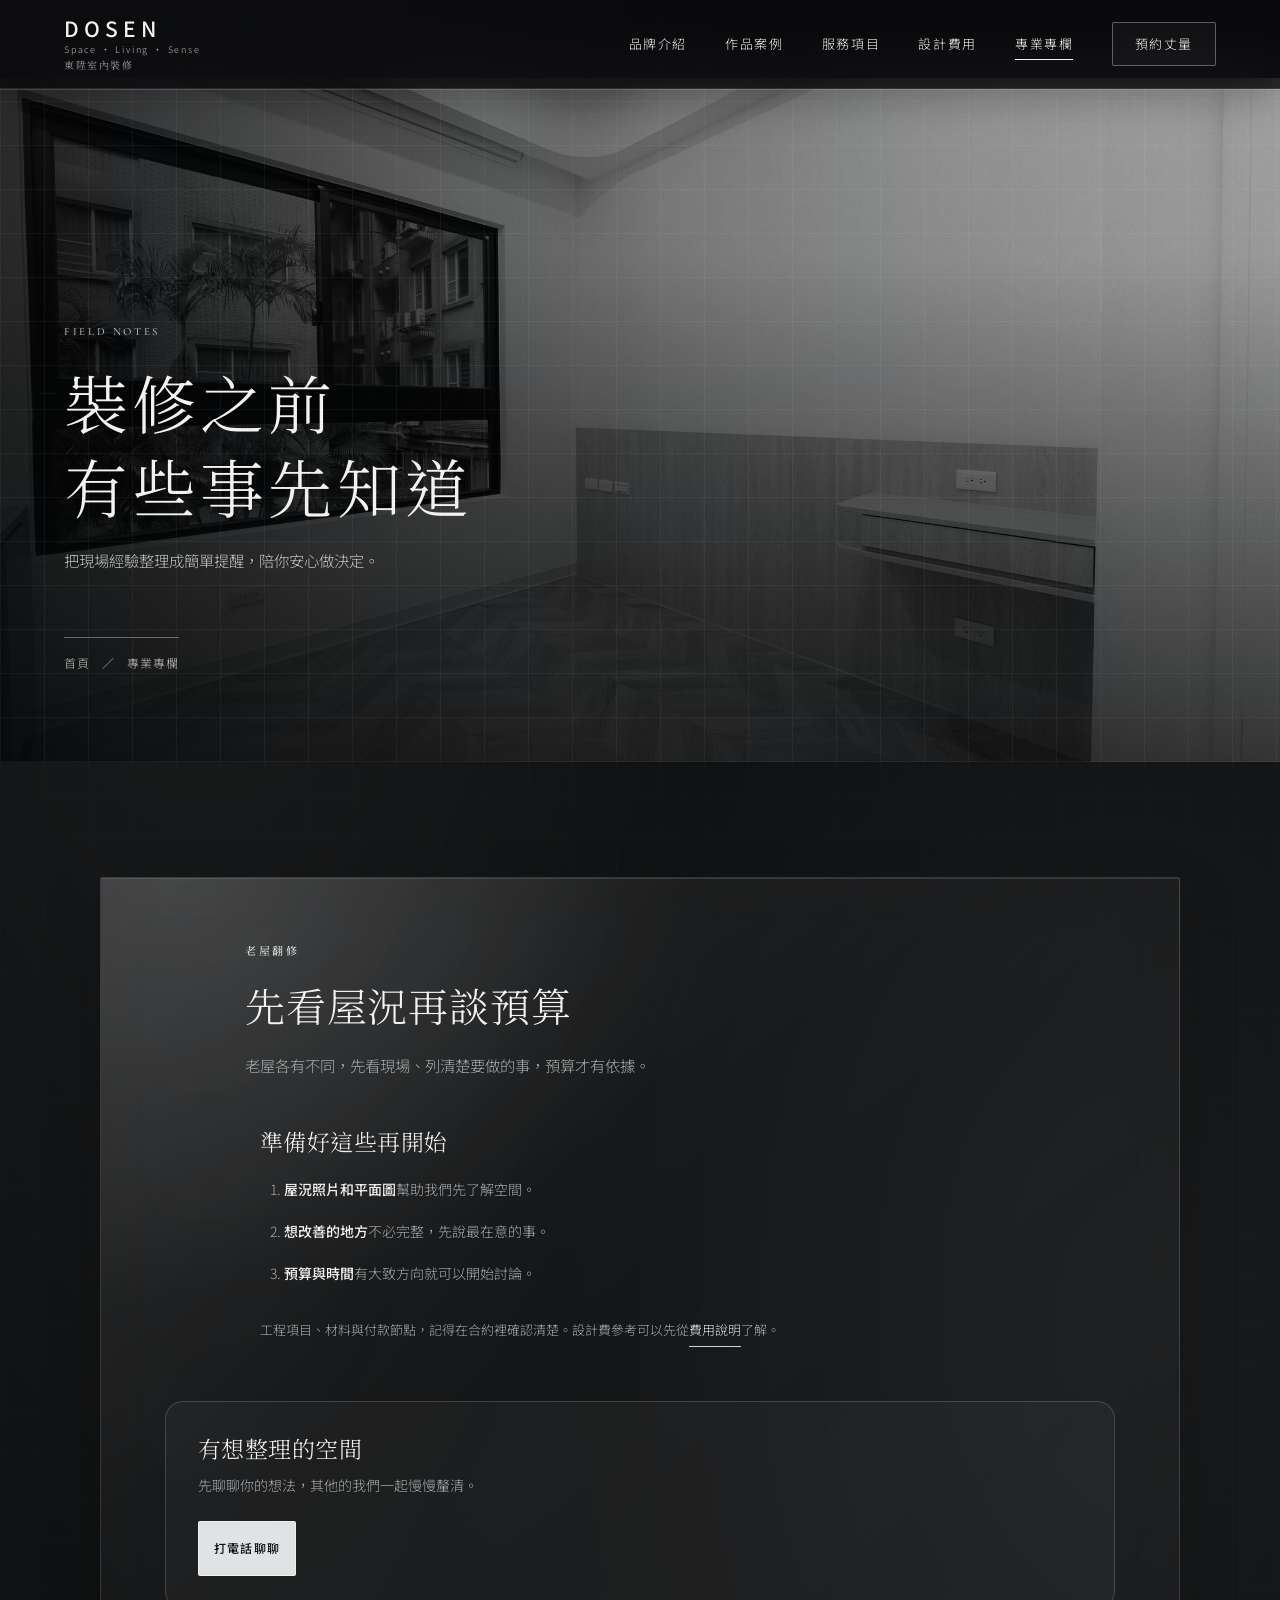
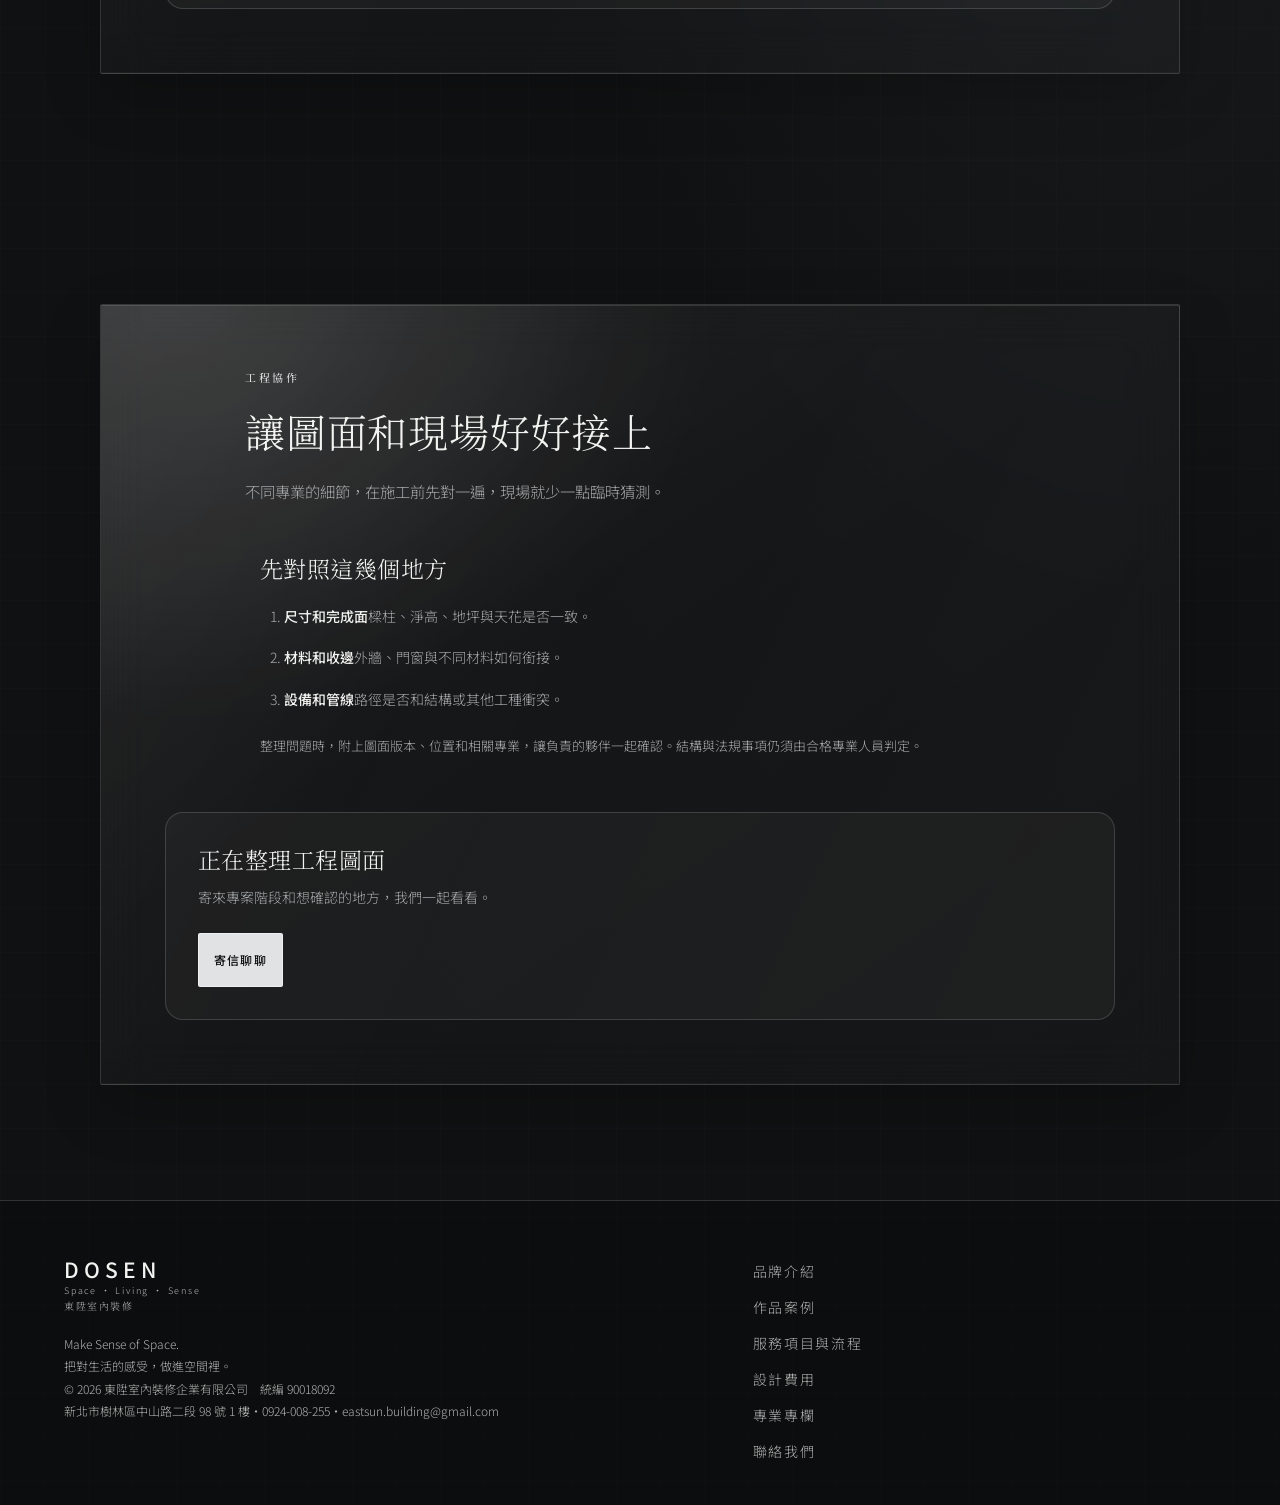
==== commit 424881b2: "Update DOSEN brand and founder portrait Apply DOSEN identity and supplied brand copy across the site" ====
--- a/insights.html
+++ b/insights.html
@@ -3,11 +3,11 @@
 <head>
 <meta charset="utf-8">
 <meta name="viewport" content="width=device-width, initial-scale=1">
-<title>裝修與營建知識 老屋翻修預算與施工圖檢討 東陞</title>
-<meta name="description" content="從老屋翻修預算到工程圖面協作，東陞以簡單提醒陪你整理空間、了解施工前該確認的事。">
+<title>DOSEN 裝修與營建知識｜東陞室內裝修</title>
+<meta name="description" content="DOSEN 東陞室內裝修分享住宅裝修、老屋翻修與工程圖面協作知識，從生活需求出發，讓每個空間決定都有清楚依據。">
 <meta name="keywords" content="老屋翻修預算,老屋翻修一坪多少,老屋翻新費用分配,軀體圖面檢討,建築施工圖檢討,鄰房修繕防護">
-<meta property="og:title" content="東陞室內裝修裝修與營建知識">
-<meta property="og:description" content="把現場經驗整理成簡單提醒，陪你安心做決定。">
+<meta property="og:title" content="DOSEN Field Notes｜裝修與營建知識">
+<meta property="og:description" content="Space · Living · Sense — 把對生活的感受，做進空間裡。">
 <meta property="og:type" content="website">
 <link rel="preconnect" href="https://fonts.googleapis.com">
 <link rel="preconnect" href="https://fonts.gstatic.com" crossorigin>
@@ -18,9 +18,10 @@
 <body class="inner-page insights-page">
 <a class="skip" href="#top">跳到主要內容</a>
 <header class="nav solid" id="nav">
-  <a href="index.html#top" class="brand" aria-label="東陞室內裝修 首頁">
+  <a href="index.html#top" class="brand" aria-label="DOSEN 東陞室內裝修首頁">
+    <span class="brand-name">DOSEN</span>
+    <span class="brand-en">Space · Living · Sense</span>
     <span class="brand-zh">東陞室內裝修</span>
-    <span class="brand-en">EAST SUNRISE INTERIOR DESIGN</span>
   </a>
   <nav class="menu" id="menu" aria-label="主選單">
     <a href="index.html#about">品牌介紹</a>
@@ -92,7 +93,7 @@
 </main>
 <footer class="footer">
   <div class="wrap foot-grid">
-    <div><a href="index.html#top" class="brand"><span class="brand-zh">東陞室內裝修</span><span class="brand-en">EAST SUNRISE INTERIOR DESIGN</span></a><p>© 2026 東陞室內裝修企業有限公司　統編 90018092<br>新北市樹林區中山路二段 98 號 1 樓・0924-008-255・eastsun.building@gmail.com</p></div>
+    <div><a href="index.html#top" class="brand"><span class="brand-name">DOSEN</span><span class="brand-en">Space · Living · Sense</span><span class="brand-zh">東陞室內裝修</span></a><p>Make Sense of Space.<br>把對生活的感受，做進空間裡。<br>© 2026 東陞室內裝修企業有限公司　統編 90018092<br>新北市樹林區中山路二段 98 號 1 樓・0924-008-255・eastsun.building@gmail.com</p></div>
     <nav aria-label="頁尾選單"><a href="index.html#about">品牌介紹</a><a href="projects.html">作品案例</a><a href="services.html">服務項目與流程</a><a href="pricing.html">設計費用</a><a href="insights.html">專業專欄</a><a href="index.html#contact">聯絡我們</a></nav>
   </div>
 </footer>
--- a/styles.css
+++ b/styles.css
@@ -1,7 +1,7 @@
 :root{
-  --bg:#070809; --bg-2:#0e1012; --ink:#f0f1f2; --ink-2:#a5a9af; --line:rgba(255,255,255,.12);
-  --brass:#b8bec6; --brass-text:#c7ccd2; --dark:#070809; --on-dark:#f0f1f2;
-  --glass:rgba(255,255,255,.045); --glass-hover:rgba(255,255,255,.075);
+  --bg:#101112; --bg-2:#17191a; --ink:#f2f2f0; --ink-2:#a8abad; --line:rgba(235,238,239,.16);
+  --brass:#d0d3d5; --brass-text:#e0e2e3; --dark:#101112; --on-dark:#f2f2f0;
+  --glass:rgba(255,255,255,.035); --glass-hover:rgba(255,255,255,.065);
   --serif:'Cormorant Garamond','Noto Serif TC',serif;
   --serif-zh:'Noto Serif TC','Cormorant Garamond',serif;
   --sans:'Noto Sans TC',system-ui,sans-serif;
@@ -10,7 +10,7 @@
 }
 *{box-sizing:border-box;margin:0;padding:0}
 html{scroll-behavior:smooth;scroll-padding-top:70px}
-body{background:radial-gradient(ellipse at 16% 0%,rgba(255,255,255,.045),transparent 38%),radial-gradient(ellipse at 88% 42%,rgba(139,148,160,.055),transparent 36%),var(--bg);color:var(--ink);font-family:var(--sans);font-size:14px;font-weight:300;line-height:1.85;-webkit-font-smoothing:antialiased;overflow-x:hidden}
+body{background:radial-gradient(ellipse at 16% 0%,rgba(255,255,255,.055),transparent 38%),radial-gradient(ellipse at 88% 42%,rgba(190,195,199,.055),transparent 36%),linear-gradient(rgba(230,234,236,.012) 1px,transparent 1px),linear-gradient(90deg,rgba(230,234,236,.012) 1px,transparent 1px),var(--bg);background-size:auto,auto,44px 44px,44px 44px,auto;color:var(--ink);font-family:var(--sans);font-size:14px;font-weight:300;line-height:1.85;-webkit-font-smoothing:antialiased;overflow-x:hidden}
 img{display:block;max-width:100%}
 a{color:inherit;text-decoration:none}
 ul,ol{list-style:none}
@@ -40,14 +40,15 @@
 .nav{position:fixed;inset:0 0 auto 0;z-index:50;display:flex;justify-content:space-between;align-items:center;padding:18px var(--gutter);color:#fff;background:rgba(8,9,11,.3);backdrop-filter:blur(22px) saturate(140%);-webkit-backdrop-filter:blur(22px) saturate(140%);border-bottom:1px solid rgba(255,255,255,.1);transition:background .45s,color .45s,box-shadow .45s}
 .nav.solid{background:rgba(8,9,11,.78);backdrop-filter:blur(26px) saturate(150%);-webkit-backdrop-filter:blur(26px) saturate(150%);color:var(--ink);box-shadow:0 1px 0 var(--line),0 12px 34px rgba(0,0,0,.22)}
 .brand{display:flex;flex-direction:column;line-height:1.1}
-.brand-zh{font-family:var(--serif-zh);font-size:18px;letter-spacing:.16em;font-weight:400}
-.brand-en{font-family:var(--serif);font-size:10px;letter-spacing:.38em;opacity:.75;margin-top:5px}
+.brand-name{font-family:var(--sans);font-size:21px;letter-spacing:.24em;font-weight:500;line-height:1}
+.brand-en{font-family:var(--sans);font-size:9px;letter-spacing:.2em;opacity:.75;margin-top:6px}
+.brand-zh{font-family:var(--serif-zh);font-size:10px;letter-spacing:.16em;font-weight:300;opacity:.72;margin-top:4px}
 .menu{display:flex;gap:clamp(18px,3vw,44px);align-items:center;font-size:13px;letter-spacing:.12em}
 .menu a{position:relative;padding:4px 0}
 .menu a:not(.menu-cta)::after{content:"";position:absolute;left:0;bottom:0;width:100%;height:1px;background:currentColor;transform:scaleX(0);transform-origin:right;transition:transform .5s var(--ease)}
 .menu a:not(.menu-cta):hover::after{transform:scaleX(1);transform-origin:left}
 .menu a[aria-current=page]::after{transform:scaleX(1)}
-.menu-cta{border:1px solid rgba(255,255,255,.25);border-radius:999px;padding:9px 22px!important;background:var(--glass);transition:background .3s,color .3s,border-color .3s}
+.menu-cta{border:1px solid rgba(255,255,255,.32);border-radius:2px;padding:9px 22px!important;background:var(--glass);transition:background .3s,color .3s,border-color .3s}
 .menu-cta:hover{background:var(--brass);border-color:var(--brass);color:var(--dark)}
 .burger{display:none;width:44px;height:44px;position:relative}
 .burger span{position:absolute;left:10px;right:10px;height:1px;background:currentColor;transition:transform .4s var(--ease),top .4s var(--ease)}
@@ -59,12 +60,13 @@
 .hero{position:relative;height:100svh;min-height:620px;color:#fff;display:flex;align-items:flex-end;overflow:hidden}
 .hero-media,.hero-media img{position:absolute;inset:0;width:100%;height:100%}
 .hero-media img{object-fit:cover}
-.hero-shade{position:absolute;inset:0;background:linear-gradient(180deg,rgba(5,6,7,.52) 0%,rgba(5,6,7,.08) 24%,rgba(5,6,7,.2) 48%,rgba(5,6,7,.76) 100%),linear-gradient(90deg,rgba(5,6,7,.55) 0%,rgba(5,6,7,0) 78%)}
+.hero-shade{position:absolute;inset:0;background:repeating-linear-gradient(0deg,rgba(255,255,255,.045) 0 1px,transparent 1px 44px),repeating-linear-gradient(90deg,rgba(255,255,255,.045) 0 1px,transparent 1px 44px),linear-gradient(180deg,rgba(5,6,7,.52) 0%,rgba(5,6,7,.08) 24%,rgba(5,6,7,.2) 48%,rgba(5,6,7,.76) 100%),linear-gradient(90deg,rgba(5,6,7,.55) 0%,rgba(5,6,7,0) 78%)}
 .hero h1,.hero-sub{text-shadow:0 2px 24px rgba(0,0,0,.35)}
 .hero-content{position:relative;padding:0 var(--gutter) clamp(56px,9vh,96px);max-width:1360px;margin:0 auto;width:100%}
 .hero-panel{width:min(650px,100%);padding:clamp(26px,4vw,48px);border:1px solid rgba(255,255,255,.22);border-radius:24px;background:linear-gradient(135deg,rgba(255,255,255,.14),rgba(255,255,255,.045) 42%,rgba(9,10,12,.24));backdrop-filter:blur(28px) saturate(145%);-webkit-backdrop-filter:blur(28px) saturate(145%);box-shadow:inset 0 1px 0 rgba(255,255,255,.2),inset 0 -1px 0 rgba(255,255,255,.035),0 30px 90px rgba(0,0,0,.4)}
 .hero h1{font-size:clamp(32px,4.4vw,60px);font-weight:300;line-height:1.25;margin-bottom:18px}
 .hero h1 em{color:#e4e7eb}
+.hero-tagline{font-family:var(--serif);font-size:clamp(15px,1.6vw,20px);letter-spacing:.18em;color:rgba(255,255,255,.82);margin-bottom:16px}
 .hero-sub{max-width:460px;font-size:clamp(13px,1.1vw,15px);opacity:.9;margin-bottom:26px}
 .hero-actions{display:flex;gap:22px;align-items:center;flex-wrap:wrap}
 .hero-content>*{opacity:0;transform:translateY(20px);animation:rise 1s var(--ease) .2s forwards}
@@ -75,9 +77,9 @@
 @keyframes drip{0%{transform:translateY(-100%)}60%,100%{transform:translateY(100%)}}
 
 /* BUTTONS */
-.btn{display:inline-block;padding:12px 24px;border-radius:999px;font-size:12px;letter-spacing:.1em;transition:background .35s,color .35s,transform .35s var(--ease),box-shadow .35s}
+.btn{display:inline-block;padding:12px 24px;border-radius:2px;font-size:12px;letter-spacing:.1em;transition:background .35s,color .35s,transform .35s var(--ease),box-shadow .35s}
 .btn:hover{transform:translateY(-2px);box-shadow:0 8px 28px rgba(0,0,0,.24)}
-.btn-light,.btn-dark{background:#d5d9de;color:#101113;font-weight:500}
+.btn-light,.btn-dark{background:#e0e2e3;color:#101112;font-weight:500}
 .btn-light:hover,.btn-dark:hover{background:#f0f2f4;color:#090a0c}
 .btn-dark{width:100%;padding:15px}
 .link-light{font-size:13px;letter-spacing:.08em;border-bottom:1px solid rgba(255,255,255,.38);padding-bottom:4px;transition:border-color .3s,color .3s}
@@ -145,6 +147,7 @@
 .service-track li strong{display:block;font-family:var(--serif-zh);font-size:15px;font-weight:400;margin-bottom:4px}
 .service-track li span{display:block;color:var(--ink-2);font-size:12px}
 .service-track>p:not(.eyebrow){color:var(--ink-2)}
+.service-note{margin-top:24px;color:var(--ink-2);font-size:12px}
 
 /* PRICING */
 .pricing{background:transparent}
@@ -231,12 +234,13 @@
 /* PROCESS */
 .process{background:transparent;color:var(--on-dark)}
 .process .wrap{padding-top:clamp(26px,4vw,48px);padding-bottom:clamp(34px,5vw,58px);border:1px solid var(--line);border-radius:24px;background:linear-gradient(145deg,rgba(255,255,255,.055),rgba(255,255,255,.018));backdrop-filter:blur(14px);-webkit-backdrop-filter:blur(14px)}
-.steps{display:grid;grid-template-columns:repeat(3,1fr);gap:clamp(20px,3vw,48px);counter-reset:s}
+.steps{display:grid;grid-template-columns:repeat(4,1fr);gap:clamp(20px,3vw,48px);counter-reset:s}
 .steps li{padding-top:22px;border-top:1px solid rgba(239,233,222,.2);position:relative}
 .steps li::before{content:"";position:absolute;top:-1px;left:0;width:100%;height:1px;background:var(--brass);transform:scaleX(0);transform-origin:left;transition:transform 1.2s var(--ease) .3s}
 .steps li.in::before{transform:scaleX(1)}
 .steps b{font-family:var(--serif);font-weight:300;font-size:30px;color:var(--brass);display:block;line-height:1;margin-bottom:14px}
 .steps h3{font-size:18px;margin-bottom:10px}
+.steps h3 span{display:block;margin-top:4px;color:var(--ink-2);font-family:var(--serif);font-size:13px;font-weight:400;letter-spacing:.12em}
 .steps p{font-size:14px;opacity:.7}
 
 /* QUOTE */
@@ -289,6 +293,10 @@
 }
 @media(max-width:760px){
   .burger{display:block}
+  .nav{padding-block:14px}
+  .brand-name{font-size:17px}
+  .brand-en{font-size:7px;margin-top:4px}
+  .brand-zh{font-size:9px;margin-top:3px}
   .card{flex-basis:84%}
   .menu{position:fixed;inset:0;background:rgba(7,8,10,.88);backdrop-filter:blur(30px) saturate(140%);-webkit-backdrop-filter:blur(30px) saturate(140%);color:var(--on-dark);flex-direction:column;justify-content:center;gap:22px;font-size:16px;letter-spacing:.12em;opacity:0;visibility:hidden;transition:opacity .5s var(--ease),visibility .5s}
   .menu.open{opacity:1;visibility:visible}
@@ -392,6 +400,10 @@
 .about-copy .eyebrow{font-size:10px;letter-spacing:.18em}
 .about-copy h2{font-size:clamp(32px,4vw,50px);line-height:1.38;margin-bottom:22px}
 .about-copy>p:not(.eyebrow){color:var(--ink-2)}
+.brand-story-en{margin-top:28px;padding-top:24px;border-top:1px solid var(--line);color:var(--ink-2)}
+.brand-story-en h3{font-family:var(--serif);font-size:20px;letter-spacing:.08em;color:var(--ink);margin-bottom:10px}
+.brand-story-en p{font-size:12px;line-height:1.9;margin-top:8px}
+.brand-story-en .brand-promise{color:var(--ink);font-family:var(--serif);font-size:16px;letter-spacing:.08em}
 .founder-profile{display:flex;align-items:center;gap:20px;margin-top:30px;padding-top:26px;border-top:1px solid var(--line);text-align:left}
 .founder-portrait{position:relative;flex:0 0 clamp(96px,10vw,132px);overflow:hidden;aspect-ratio:4/5;background:#e8e7e4}
 .founder-portrait::after{content:"";position:absolute;inset:0;border:1px solid rgba(255,255,255,.32);pointer-events:none}
@@ -407,6 +419,10 @@
 .stats li{min-width:78px}
 .stats b{font-family:var(--sans);font-size:clamp(28px,3.2vw,40px);font-weight:300;letter-spacing:.02em}
 .stats span{display:block;max-width:112px;line-height:1.6;margin-top:8px;font-size:11px}
+.brand-philosophy{display:grid;grid-template-columns:repeat(3,minmax(0,1fr));gap:clamp(22px,4vw,56px);margin-top:clamp(34px,5vw,64px);padding-top:clamp(26px,4vw,44px);border-top:1px solid var(--line)}
+.brand-philosophy article{min-width:0}
+.brand-philosophy h3{font-family:var(--serif);font-size:18px;letter-spacing:.18em;margin-bottom:10px}
+.brand-philosophy p{font-size:12px;line-height:1.9;color:var(--ink-2)}
 .section-head{margin-bottom:clamp(42px,6vw,76px)}
 .section-head>div>.eyebrow{margin-bottom:12px}
 .projects{padding-top:clamp(82px,11vw,150px);padding-bottom:clamp(90px,12vw,160px)}
@@ -455,6 +471,7 @@
   .about-media{min-height:0;aspect-ratio:4/3}
   .about-copy{max-width:unset}
   .about-copy h2{font-size:clamp(32px,7.2vw,42px)}
+  .brand-philosophy{grid-template-columns:1fr;gap:20px}
   .stats{justify-content:space-between}
   .stats li{min-width:0}
   .stats span{max-width:105px}
@@ -484,45 +501,37 @@
   .scroll-hint{animation:none}
 }
 
-/* CENTERED TYPE AND SLOW EDITORIAL REVEALS */
-body{text-align:center}
-.brand{align-items:center;text-align:center}
-.nav .brand{align-items:flex-start;text-align:left}
+/* EDITORIAL TYPE AND SLOW REVEALS */
+.brand{align-items:flex-start;text-align:left}
 .menu{justify-content:center}
-.hero-copy{margin-inline:auto}
-.hero-copy .hero-actions{justify-content:center}
+.hero-copy{margin-inline:auto;text-align:center}
+.hero-actions{justify-content:center}
 .hero-location{justify-content:center}
-.section-head{flex-direction:column;align-items:center;text-align:center}
-.section-head>div{width:100%}
-.head-note{max-width:620px;margin-inline:auto}
+.section-head{flex-direction:row;align-items:flex-end;text-align:left}
+.section-head>div{width:auto}
+.head-note{max-width:320px;margin-inline:0;text-align:left}
 .works-track .card-info{text-align:left}
-.about-copy{margin-inline:auto}
-.stats{justify-content:center}
-.stats span{margin-inline:auto}
-.service-track .eyebrow{justify-content:center}
-.service-track li{text-align:center}
-.pricing-cta{text-align:center}
-.price-panel table,.article-table table{text-align:center}
+.about-copy{margin-inline:0;text-align:left}
+.stats{justify-content:space-between;text-align:left}
+.stats li,.stats span{text-align:left}
+.stats span{margin-inline:0}
+.service-track li{text-align:left}
 .article-table{overflow-x:auto}
-.article-list{list-style-position:inside;padding-left:0}
-.article-list li{padding-inline:8px}
-.breadcrumbs{justify-content:center;margin-inline:auto}
-.article-wrap,.article-header,.article-body,.article-cta{margin-inline:auto;text-align:center}
-.article-body>*,.article-cta>*{margin-inline:auto}
-.article-cta .btn{display:table}
-.cta-inner{flex-direction:column;justify-content:center;align-items:center;text-align:center}
-.cta-actions{align-items:center}
-.contact-grid{align-items:center}
-.info{max-width:640px;margin-inline:auto}
-.info li{justify-content:center;align-items:center;flex-wrap:wrap;gap:8px 14px}
-.info span{width:auto}
-.form{text-align:center}
-.form label{align-items:center}
-.form input,.form select,.form textarea{text-align:center}
-.form-hint,.form-note{text-align:center}
-.foot-grid{justify-items:center;text-align:center}
-.foot-grid nav{align-items:center}
-.form button{align-self:center;width:min(100%,420px)}
+.breadcrumbs{justify-content:flex-start;margin-inline:0}
+.page-hero .wrap{text-align:left}
+.article-wrap,.article-header,.article-body,.article-cta{margin-inline:auto;text-align:left}
+.cta-inner{flex-direction:row;justify-content:space-between;align-items:center;text-align:left}
+.cta-actions{align-items:flex-start}
+.contact-grid{align-items:start}
+.info{max-width:640px;margin-inline:0}
+.info li{align-items:flex-start}
+.form{text-align:left}
+.form label{align-items:stretch}
+.form input,.form select,.form textarea{text-align:left}
+.form-hint,.form-note{text-align:left}
+.foot-grid{justify-items:start;text-align:left}
+.foot-grid nav{align-items:flex-start}
+.form button{align-self:flex-start;width:min(100%,420px);text-align:center}
 
 .hero-content>*{animation:none;opacity:1;transform:none}
 .hero-copy>*{
@@ -566,16 +575,18 @@
   text-align:left;
 }
 .article-body{max-width:760px}
-.article-list{list-style-position:outside;padding-left:24px}
 .price-panel table,.article-table table{text-align:left}
-.form label{align-items:stretch}
 .form input,.form select,.form textarea{width:100%;text-align:left}
-.foot-grid>div>p{max-width:min(100%,440px);margin-inline:auto;text-align:left}
+.foot-grid>div>p{max-width:min(100%,440px);margin-inline:0;text-align:left}
 
 @media(max-width:760px){
+  .section-head{flex-direction:column;align-items:flex-start}
+  .section-head>div{width:100%}
+  .head-note{max-width:620px}
   .hero-actions{justify-content:center}
   .about-grid{justify-items:center}
-  .contact-cta .wrap{align-items:center}
+  .cta-inner{align-items:flex-start;flex-direction:column}
+  .cta-actions{align-items:flex-start}
 }
 
 /* PROJECT ARCHIVE AND CASE STUDIES */
@@ -583,8 +594,6 @@
 .project-yideju-page .project-hero::before{background-image:url("images/projects/yideju-01.webp")}
 .project-taoyuan-page .project-hero::before{background-image:url("images/projects/taoyuan-shanbi-01.webp")}
 .project-xindian-page .project-hero::before{background-image:url("images/projects/xindian-central-01.webp")}
-.projects-page .page-hero .wrap,.project-detail .page-hero .wrap{text-align:left}
-.projects-page .breadcrumbs,.project-detail .breadcrumbs{justify-content:flex-start;margin-inline:0}
 .project-archive{padding-top:clamp(66px,8vw,110px)}
 .project-grid{display:grid;grid-template-columns:repeat(2,minmax(0,1fr));gap:clamp(34px,5vw,72px) clamp(22px,3vw,44px)}
 .project-entry{display:block;min-width:0;color:var(--ink)}
@@ -651,3 +660,28 @@
 @media(prefers-reduced-motion:reduce){
   .project-entry-image img,.project-photo img{clip-path:none;transform:none;transition:none}
 }
+
+/* MONOCHROME STONE AND ARCHITECTURAL GRID */
+.hero-media img{filter:grayscale(1) contrast(1.06)}
+.hero-shade{
+  background-image:
+    repeating-linear-gradient(0deg,rgba(255,255,255,.055) 0 1px,transparent 1px 44px),
+    repeating-linear-gradient(90deg,rgba(255,255,255,.055) 0 1px,transparent 1px 44px),
+    linear-gradient(180deg,rgba(5,6,7,.3) 0%,rgba(5,6,7,.06) 30%,rgba(5,6,7,.26) 58%,rgba(5,6,7,.76) 100%),
+    linear-gradient(90deg,rgba(5,6,7,.48) 0%,rgba(5,6,7,.13) 52%,rgba(5,6,7,.08) 100%);
+}
+.page-hero::before{filter:grayscale(1) contrast(1.08)}
+.page-hero::after{
+  background-image:
+    repeating-linear-gradient(0deg,rgba(255,255,255,.045) 0 1px,transparent 1px 44px),
+    repeating-linear-gradient(90deg,rgba(255,255,255,.045) 0 1px,transparent 1px 44px),
+    linear-gradient(90deg,rgba(5,6,7,.82),rgba(5,6,7,.42) 52%,rgba(5,6,7,.18)),
+    linear-gradient(0deg,rgba(5,6,7,.64),transparent 74%);
+}
+.service-track,.price-panel,.payment-panel,.pricing-aside,.article-wrap,.contact-cta .wrap,.insight-card,.process .wrap,.form{border-radius:2px}
+.project-entry-image,.project-photo img{background-color:var(--bg-2)}
+.btn-light,.btn-dark{border:1px solid rgba(245,247,248,.7)}
+.btn-light:hover,.btn-dark:hover{background:#fff}
+@media(prefers-reduced-motion:reduce){
+  .hero-media img,.page-hero::before{filter:grayscale(1) contrast(1.04)}
+}
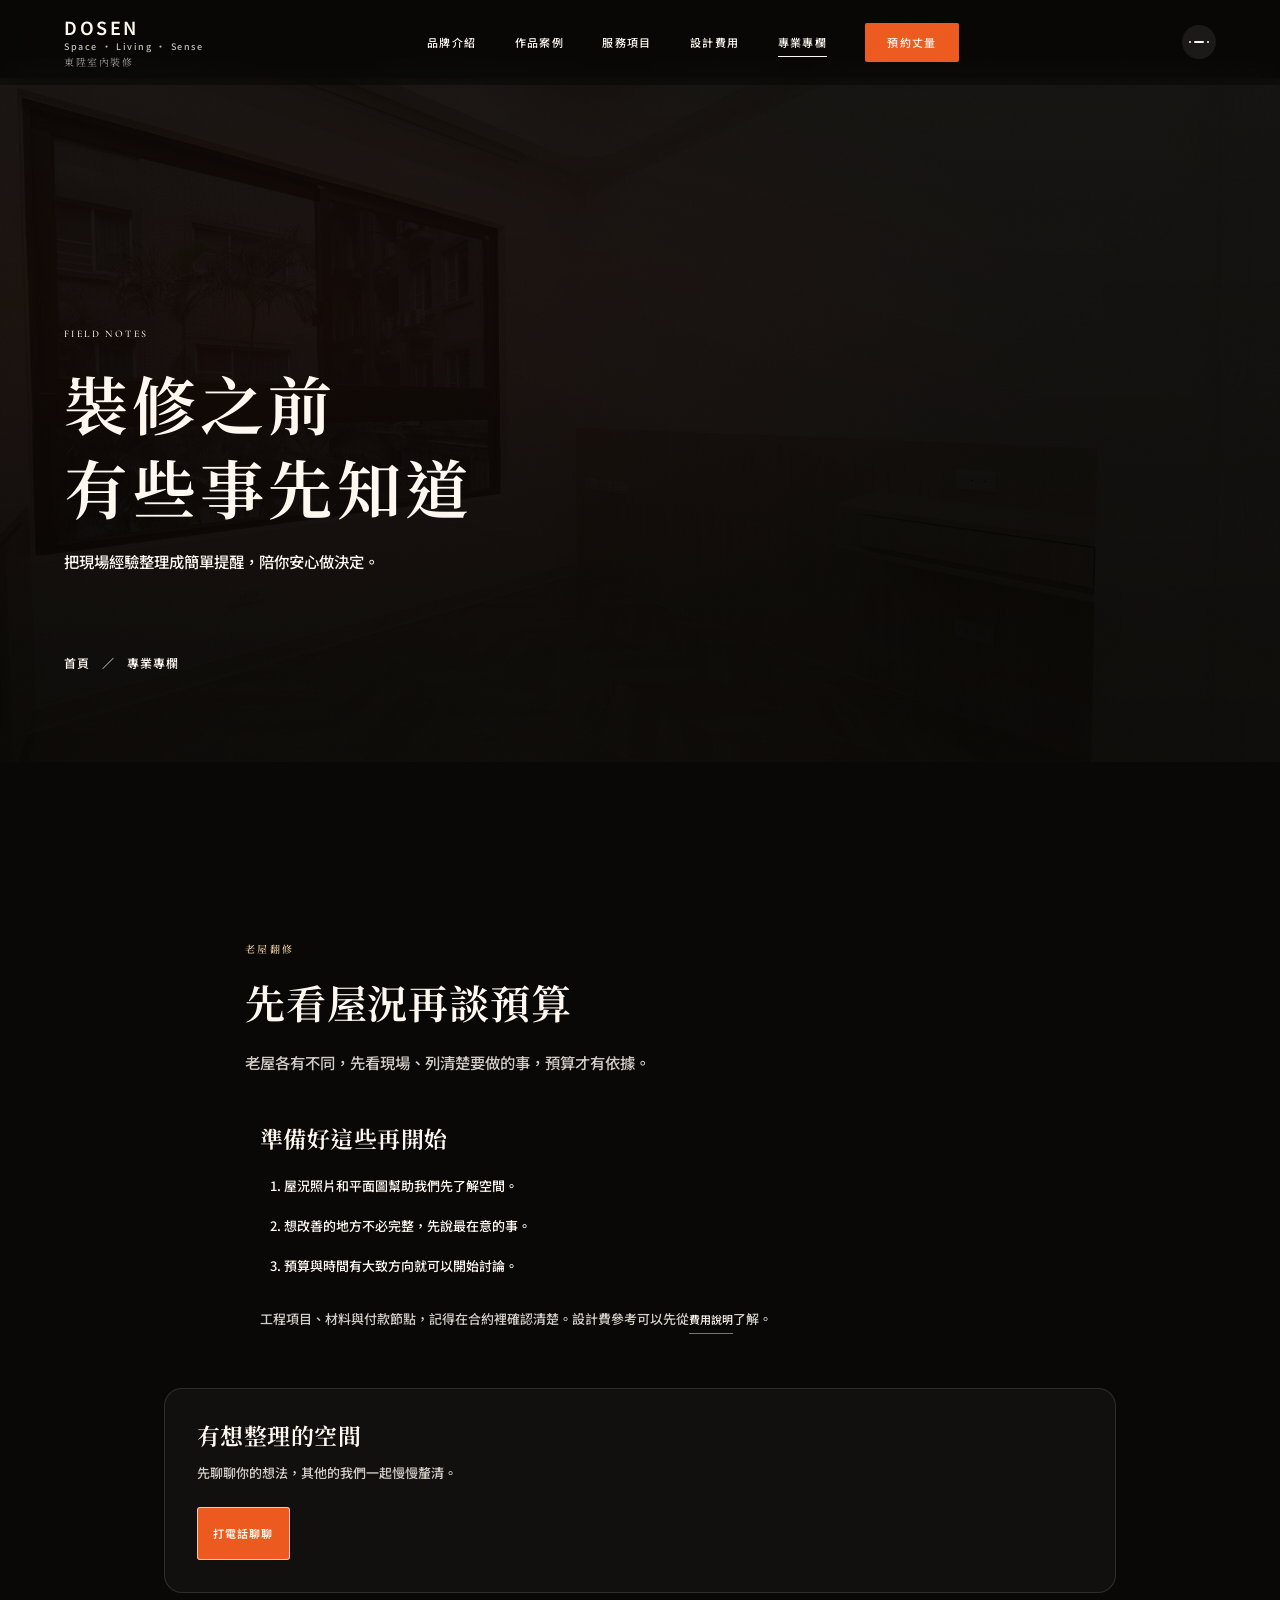
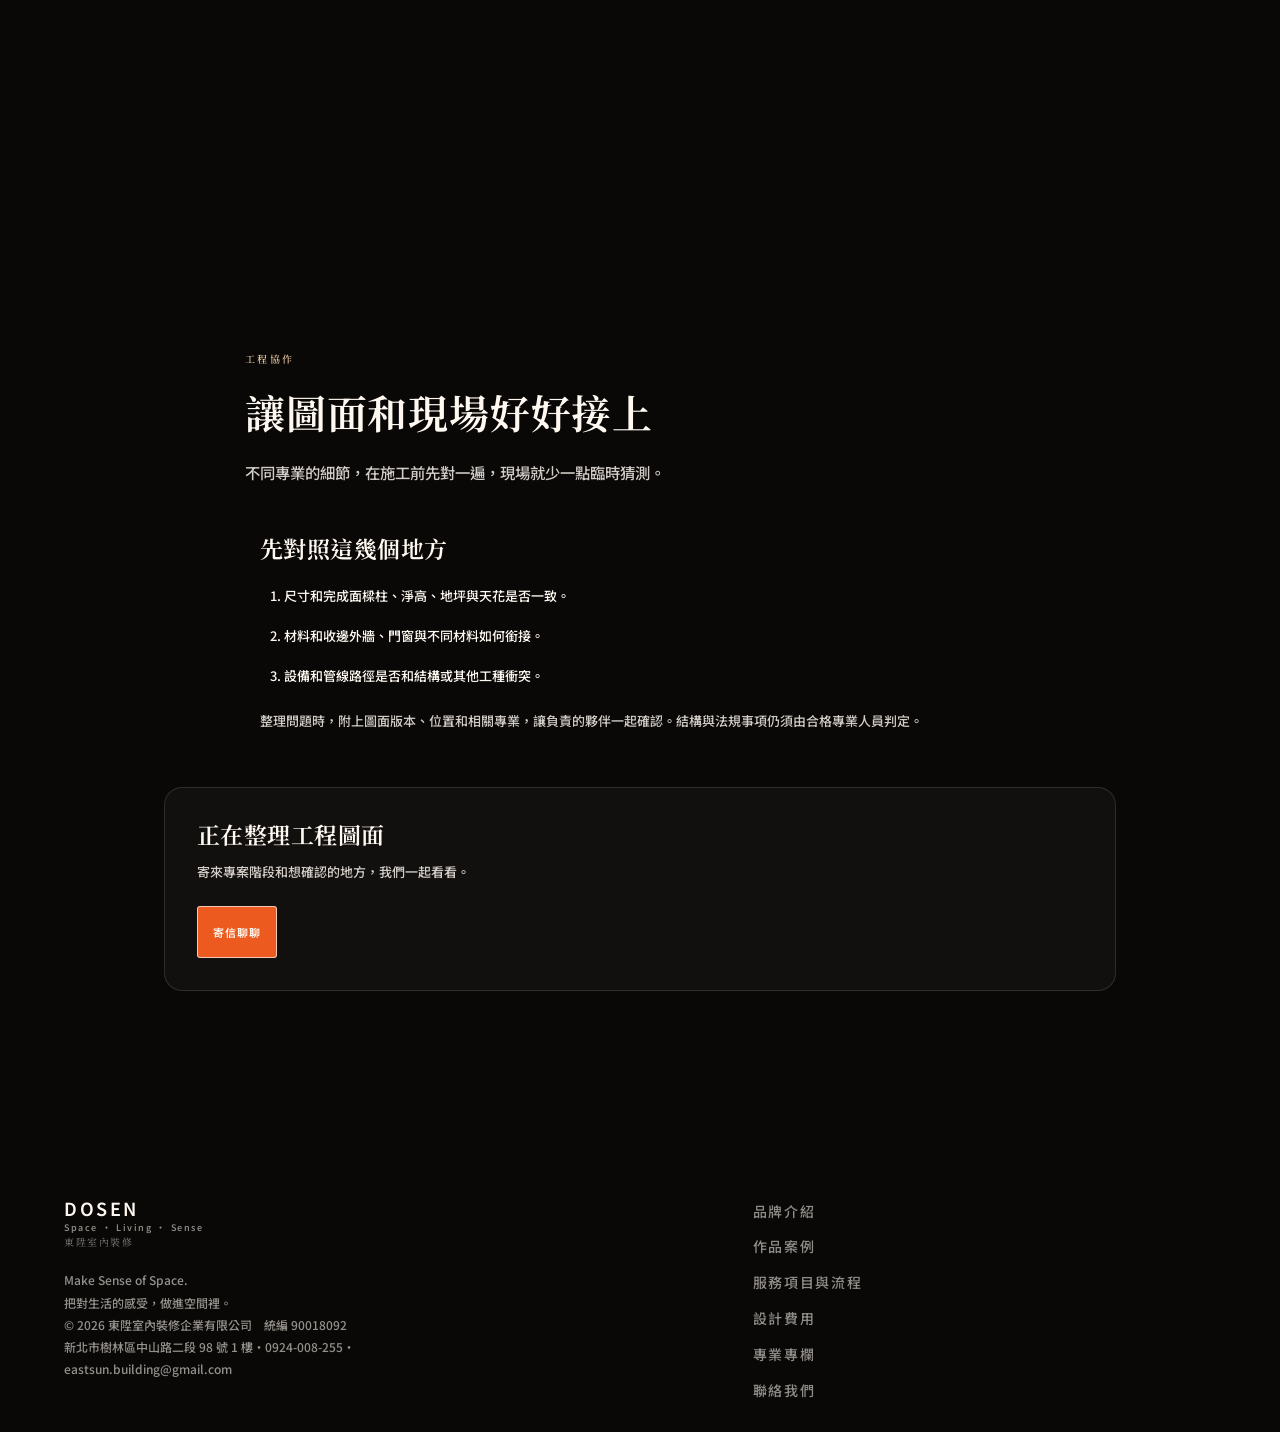
==== commit 90d5f6a7: "Enhance DOSEN dark ambient visual system Use a near-black canvas with restrained flowing orange ligh" ====
--- a/insights.html
+++ b/insights.html
@@ -3,6 +3,7 @@
 <head>
 <meta charset="utf-8">
 <meta name="viewport" content="width=device-width, initial-scale=1">
+<meta name="theme-color" content="#0B0908">
 <title>DOSEN 裝修與營建知識｜東陞室內裝修</title>
 <meta name="description" content="DOSEN 東陞室內裝修分享住宅裝修、老屋翻修與工程圖面協作知識，從生活需求出發，讓每個空間決定都有清楚依據。">
 <meta name="keywords" content="老屋翻修預算,老屋翻修一坪多少,老屋翻新費用分配,軀體圖面檢討,建築施工圖檢討,鄰房修繕防護">
@@ -31,7 +32,10 @@
     <a href="insights.html" aria-current="page">專業專欄</a>
     <a href="index.html#contact" class="menu-cta">預約丈量</a>
   </nav>
-  <button class="burger" id="burger" aria-label="開啟選單" aria-expanded="false" aria-controls="menu"><span></span><span></span></button>
+  <div class="nav-actions">
+    <button class="motion-toggle" id="motionToggle" type="button" aria-label="背景動態" aria-pressed="false" title="暫停背景動態"><span aria-hidden="true"></span></button>
+    <button class="burger" id="burger" aria-label="開啟選單" aria-expanded="false" aria-controls="menu"><span></span><span></span></button>
+  </div>
 </header>
 <main id="top" tabindex="-1">
   <section class="page-hero">
--- a/styles.css
+++ b/styles.css
@@ -331,12 +331,12 @@
 :is(.service-track,.price-panel,.payment-panel,.pricing-aside,.article-wrap,.contact-cta .wrap,.insight-card,.process .wrap,.form){
   position:relative;
   isolation:isolate;
-  overflow:hidden;
-  border-color:rgba(255,255,255,.14);
-  background:linear-gradient(145deg,rgba(255,255,255,.085),rgba(255,255,255,.028) 42%,rgba(255,255,255,.012));
-  backdrop-filter:blur(24px) saturate(135%);
-  -webkit-backdrop-filter:blur(24px) saturate(135%);
-  box-shadow:inset 0 1px 0 rgba(255,255,255,.12),inset 0 -1px 0 rgba(255,255,255,.025),0 22px 60px rgba(0,0,0,.2);
+  overflow:visible;
+  border-color:transparent;
+  background:transparent;
+  backdrop-filter:none;
+  -webkit-backdrop-filter:none;
+  box-shadow:none;
 }
 :is(.service-track,.price-panel,.payment-panel,.pricing-aside,.article-wrap,.contact-cta .wrap,.insight-card,.process .wrap,.form)::before{
   content:"";
@@ -685,3 +685,411 @@
 @media(prefers-reduced-motion:reduce){
   .hero-media img,.page-hero::before{filter:grayscale(1) contrast(1.04)}
 }
+
+/* Deep sunset grain direction */
+:root{
+  --dosen-ivory:#F5E9D8;
+  --dosen-sand:#F3D1A6;
+  --dosen-sunrise:#F4A15D;
+  --dosen-orange:#EC5A1F;
+  --dosen-deep-orange:#DF3E1D;
+  --dosen-night:#090807;
+  --dosen-night-soft:#120D0B;
+  --dosen-text:#FFF8F1;
+  --dosen-text-secondary:rgba(255,248,241,.82);
+  --dosen-light:#FFF8F1;
+  --ink:var(--dosen-light);
+  --ink-2:var(--dosen-text-secondary);
+  --line:rgba(255,248,241,.12);
+  --brass:var(--dosen-sunrise);
+  --brass-text:var(--dosen-sunrise);
+  --dark:#8F210F;
+  --on-dark:var(--dosen-light);
+}
+html{
+  min-height:100%;
+  color-scheme:dark;
+  background:var(--dosen-night);
+  color:var(--dosen-light);
+}
+body{
+  min-height:100vh;
+  overflow-x:hidden;
+  background:var(--dosen-night);
+  color:var(--dosen-light);
+  font-size:13px;
+  font-weight:500;
+}
+body::before{
+  position:fixed;
+  inset:0;
+  z-index:-1;
+  width:auto;
+  height:auto;
+  transform-origin:center;
+  filter:blur(26px) saturate(112%);
+  opacity:1;
+  background-color:var(--dosen-night);
+  background-image:
+    radial-gradient(ellipse 42% 46% at 17% 28%,rgba(163,54,22,.38),transparent 78%),
+    radial-gradient(ellipse 34% 38% at 78% 75%,rgba(110,32,18,.28),transparent 80%),
+    radial-gradient(ellipse 28% 32% at 58% 12%,rgba(87,34,20,.19),transparent 82%),
+    linear-gradient(135deg,#090807 0%,#100B09 48%,#080706 100%);
+  animation:sunset-grain-flow 54s ease-in-out infinite alternate;
+}
+@keyframes sunset-grain-flow{
+  0%{transform:scale(1.04) translate3d(-.8%,.5%,0)}
+  50%{transform:scale(1.08) translate3d(.5%,-.7%,0)}
+  100%{transform:scale(1.04) translate3d(.8%,.6%,0)}
+}
+body::after{
+  content:"";
+  position:fixed;
+  inset:0;
+  z-index:102;
+  opacity:.22;
+  mix-blend-mode:soft-light;
+  background-image:url("data:image/svg+xml,%3Csvg viewBox='0 0 180 180' xmlns='http://www.w3.org/2000/svg'%3E%3Cfilter id='n'%3E%3CfeTurbulence type='fractalNoise' baseFrequency='.86' numOctaves='3' stitchTiles='stitch'/%3E%3C/filter%3E%3Crect width='100%25' height='100%25' filter='url(%23n)' opacity='.24'/%3E%3C/svg%3E");
+  background-size:180px 180px;
+  animation:grain-drift 42s linear infinite alternate;
+}
+@keyframes grain-drift{
+  from{transform:translate3d(-.4%,0,0)}
+  to{transform:translate3d(.4%,0,0)}
+}
+body::before,body::after{pointer-events:none}
+html.motion-paused body::before,
+html.motion-paused body::after{animation-play-state:paused}
+body>*{position:relative}
+body :is(h1,h2,h3,h4,p,li,dt,dd,span,a,label,strong,small,figcaption,blockquote,cite){
+  color:var(--dosen-light);
+}
+body :is(h1,h2,h3,h4){font-weight:650}
+h1{font-size:clamp(25px,3.2vw,42px)}
+h2{font-size:clamp(21px,2.5vw,32px)}
+h3{font-size:clamp(16px,1.6vw,20px)}
+p,li,dt,dd,label,figcaption{font-size:13px}
+.eyebrow,.eyebrow.light{color:var(--dosen-sand);font-size:10px}
+.lead,.head-note,.breadcrumbs,.card-meta,.project-entry-meta,.project-photo figcaption,
+.service-track p:not(.eyebrow),.service-track li span,.about p,.brand-philosophy p,
+.founder-intro h3 span,.founder-intro>p:last-child,.brand-story-en p,.stats span,
+.steps p,.steps h3 span,.project-overview-copy>p,.project-facts dt,.pricing-aside,
+.article-body,.insight-card p,.form label span,.form-hint,.form-note,.foot-grid p,
+.footer .brand-zh,.footer .brand-en,.foot-grid nav a{
+  color:var(--dosen-text-secondary);
+}
+.nav,.nav.solid,.inner-page .nav,.inner-page .nav.solid{
+  position:fixed;
+  color:var(--dosen-light);
+  background:rgba(9,8,7,.38);
+  border:0;
+  box-shadow:none;
+  backdrop-filter:blur(14px);
+  -webkit-backdrop-filter:blur(14px);
+}
+.nav::after{
+  position:absolute;
+  right:0;
+  bottom:0;
+  left:0;
+  height:1px;
+  content:"";
+  background:var(--dosen-orange);
+  opacity:.62;
+  transform:scaleX(var(--scroll-progress,0));
+  transform-origin:left center;
+}
+.brand-name{font-size:18px;font-weight:600;letter-spacing:.14em}
+.brand-en{font-size:9px;letter-spacing:.18em}
+.brand-zh{color:var(--dosen-light);opacity:.7}
+.menu{color:var(--dosen-light);font-size:11px}
+.menu-cta,.nav .menu-cta,.inner-page .menu-cta{
+  border:0;
+  border-radius:2px;
+  background:var(--dosen-orange);
+  color:var(--dosen-light);
+}
+.menu-cta:hover,.nav .menu-cta:hover{background:var(--dosen-deep-orange);color:var(--dosen-light)}
+.nav.open{color:var(--dosen-light);background:transparent}
+.burger span{background:var(--dosen-light)}
+.nav.open .brand-name,.nav.open .brand-en,.nav.open .brand-zh{color:var(--dosen-light)}
+.nav-actions{display:flex;align-items:center;gap:8px;flex:0 0 auto}
+.motion-toggle{
+  display:grid;
+  width:34px;
+  height:34px;
+  flex:0 0 34px;
+  place-items:center;
+  padding:0;
+  border:0;
+  border-radius:50%;
+  background:rgba(255,248,241,.07);
+  color:var(--dosen-light);
+  cursor:pointer;
+  transition:background-color .25s ease,color .25s ease;
+}
+.motion-toggle:hover{background:rgba(236,90,31,.2);color:var(--dosen-sand)}
+.motion-toggle:focus-visible{outline:2px solid var(--dosen-sunrise);outline-offset:3px}
+.motion-toggle span{
+  position:relative;
+  width:10px;
+  height:2px;
+  border-radius:2px;
+  background:currentColor;
+}
+.motion-toggle span::before,.motion-toggle span::after{
+  position:absolute;
+  top:0;
+  width:2px;
+  height:2px;
+  border-radius:50%;
+  background:currentColor;
+  content:"";
+}
+.motion-toggle span::before{left:-5px}
+.motion-toggle span::after{right:-5px}
+.motion-toggle[aria-pressed="true"] span{
+  width:2px;
+  height:10px;
+  border-radius:1px;
+  box-shadow:5px 0 currentColor;
+}
+.motion-toggle[aria-pressed="true"] span::before,
+.motion-toggle[aria-pressed="true"] span::after{display:none}
+.motion-toggle:disabled{opacity:.48;cursor:not-allowed}
+
+.hero,.page-hero{
+  color:var(--dosen-light);
+  background:transparent;
+}
+.hero{
+  height:100svh;
+  min-height:620px;
+}
+.hero-media{opacity:.22;mix-blend-mode:screen}
+.hero-media img{filter:brightness(.62) saturate(.78)}
+.hero-shade,.page-hero::after{
+  background:linear-gradient(180deg,rgba(8,7,6,.22),rgba(8,7,6,.5)),radial-gradient(ellipse at 20% 36%,rgba(154,49,19,.12),transparent 55%);
+}
+.page-hero::before{opacity:.17;filter:brightness(.56) saturate(.72)}
+.page-hero .eyebrow,.page-hero h1,.page-hero .lead,.breadcrumbs,.breadcrumbs a{color:var(--dosen-light)}
+.breadcrumbs{border:0}
+.hero-copy{
+  z-index:0;
+  padding:clamp(18px,3vw,34px);
+  border:0;
+  border-radius:0;
+  background:transparent;
+  backdrop-filter:none;
+  -webkit-backdrop-filter:none;
+}
+.hero-copy::before{
+  inset:-20% -14%;
+  background:radial-gradient(ellipse at center,rgba(104,22,13,.22),rgba(104,22,13,.08) 48%,transparent 76%);
+  filter:blur(32px);
+}
+.hero-brand{
+  color:var(--dosen-light);
+  font-size:clamp(40px,6vw,72px);
+  font-weight:700;
+  letter-spacing:.14em;
+}
+.hero-descriptor{
+  margin-top:10px;
+  margin-bottom:clamp(25px,4vw,42px);
+  color:rgba(255,248,241,.82);
+  font-size:10px;
+  letter-spacing:.2em;
+}
+.hero h1{
+  margin-bottom:10px;
+  color:var(--dosen-light);
+  font-size:clamp(25px,3.2vw,42px);
+  font-weight:700;
+  line-height:1.48;
+  letter-spacing:.03em;
+  text-shadow:0 1px 12px rgba(84,17,9,.18);
+}
+.hero-tagline{color:rgba(255,248,241,.88);font-size:12px;margin-bottom:24px}
+.hero-sub{display:none}
+.hero-location,.scroll-hint{color:rgba(255,248,241,.8);text-shadow:none}
+.hero-location i,.scroll-hint i{background:rgba(255,248,241,.5)}
+.scroll-hint i::after{background:var(--dosen-light)}
+.hero .btn-light{
+  padding:9px 16px;
+  border:0;
+  border-radius:2px;
+  background:var(--dosen-orange);
+  color:var(--dosen-light);
+  font-size:11px;
+  font-weight:600;
+  backdrop-filter:blur(12px);
+  -webkit-backdrop-filter:blur(12px);
+}
+.hero .btn-light:hover{background:var(--dosen-deep-orange);color:var(--dosen-light)}
+.btn,.btn-light,.btn-dark{border-radius:3px;font-size:11px;font-weight:600}
+.btn-light,.btn-dark{background:var(--dosen-orange);color:var(--dosen-light)}
+.btn-light:hover,.btn-dark:hover{background:var(--dosen-deep-orange);color:var(--dosen-light)}
+.link-light,.text-link,.project-entry-link{color:var(--dosen-light);border-color:rgba(255,248,241,.52);font-size:11px}
+.link-light:hover,.text-link:hover,.project-entry-link:hover{color:var(--dosen-sand);border-color:var(--dosen-sand)}
+.text-link,.project-entry-link{border-bottom:1px solid rgba(255,248,241,.45)}
+
+.section,.about,.projects,.services,.pricing,.payment-section,.process,.quote,.contact,.home-links,
+.project-archive,.project-gallery,.project-overview,.contact-cta,.footer,.inner-page,
+.page-hero{
+  background:transparent;
+  border:0;
+}
+.section{padding:clamp(72px,9vw,120px) 0}
+.about,.projects{padding-top:clamp(80px,10vw,132px);padding-bottom:clamp(80px,10vw,132px)}
+.about-grid{align-items:center}
+.about-media{background:transparent;overflow:visible;min-height:0}
+.about-media img{aspect-ratio:4/5;object-fit:cover;transition:transform .9s cubic-bezier(.2,.7,.2,1),filter .9s ease}
+.about-media:hover img{transform:scale(1.025);filter:brightness(1.06)}
+.about-media::after{background:radial-gradient(ellipse,rgba(244,161,93,.22),transparent 72%)}
+.about-media>span{color:var(--dosen-light)}
+.about-copy>p:not(.eyebrow),.about .lead,.brand-story-en h3,.brand-story-en .brand-promise{color:var(--dosen-light)}
+.brand-story-en,.stats,.founder-profile,.brand-philosophy{border:0}
+.brand-story-en p,.brand-philosophy p,.stats span,.founder-intro h3 span,.founder-intro>p:last-child{color:rgba(255,248,241,.82)}
+.brand-philosophy{margin-top:clamp(40px,6vw,70px);padding:0 var(--gutter);background:transparent}
+.brand-philosophy h3,.stats b{color:var(--dosen-sand)}
+.founder-portrait{background:rgba(255,248,241,.12)}
+.founder-portrait::after{border:0}
+.stats{padding-top:20px}
+
+.projects,.project-archive,.project-overview,.project-gallery{background:transparent}
+.section-head{margin-bottom:clamp(34px,5vw,58px)}
+.card,.card-info,.project-entry,.project-entry-copy,.project-entry-image{
+  color:var(--dosen-light);
+  background:transparent;
+  border:0;
+}
+.card-media,.project-entry-image,.project-photo img{
+  background:rgba(255,248,241,.08);
+  backdrop-filter:blur(10px);
+  -webkit-backdrop-filter:blur(10px);
+}
+.card img,.project-entry-image img,.project-photo img{filter:none}
+.card-media,.project-entry-image,.project-photo{overflow:hidden}
+.card img,.project-entry-image img,.project-photo img{
+  transition:transform .75s cubic-bezier(.2,.7,.2,1),filter .75s ease;
+}
+.card:hover img,.project-entry:hover .project-entry-image img,.project-photo:hover img{
+  transform:scale(1.035);
+  filter:brightness(1.06) saturate(1.04);
+}
+.card-meta,.project-entry-meta,.project-entry-copy>p,.project-photo figcaption{color:rgba(255,248,241,.76)}
+.card-meta span:first-child,.project-entry-meta span:first-child{color:var(--dosen-sand)}
+.card-info h3,.project-entry h3,.project-overview h2,.project-facts dd{color:var(--dosen-light)}
+.project-overview-copy>p,.project-facts dt{color:rgba(255,248,241,.82)}
+.project-facts,.project-facts>div,.project-pagination,.project-pagination a{border:0}
+.project-photo img{clip-path:none}
+.project-pagination span{color:rgba(255,248,241,.72)}
+.project-pagination a:hover{color:var(--dosen-sand)}
+
+.service-track,.price-panel,.payment-panel,.pricing-aside,.article-wrap,.insight-card,.process .wrap,.form{
+  border:0;
+  border-radius:0;
+  background:transparent;
+  box-shadow:none;
+  backdrop-filter:none;
+  -webkit-backdrop-filter:none;
+}
+.service-track::before,.price-panel::before,.payment-panel::before,.pricing-aside::before,.article-wrap::before,
+.insight-card::before,.process .wrap::before,.form::before{display:none}
+.service-track,.service-track p:not(.eyebrow),.service-track li span,.service-track li strong,
+.price-panel,.payment-panel,.pricing-aside,.article-wrap,.insight-card,.article-body,
+.steps li,.steps h3,.steps p,.steps h3 span,.process-note,blockquote,blockquote cite{
+  color:var(--dosen-light);
+}
+.service-track p:not(.eyebrow),.service-track li span,.pricing-aside,.article-body,
+.insight-card p,.steps p,.steps h3 span,.process-note,blockquote cite{
+  color:rgba(255,248,241,.8);
+}
+.service-track .eyebrow,.service-note,.steps b{color:var(--dosen-sand)}
+.service-track,.service-track li,.steps li,.steps li::before,.service-note{border:0}
+.service-track:hover,.insight-card:hover{background:transparent;box-shadow:none;transform:translateY(-2px)}
+.service-track,.insight-card{transition:transform .45s ease,color .3s ease}
+.service-track:hover,.insight-card:hover{transform:translateY(-4px)}
+.steps{gap:clamp(20px,3vw,40px)}
+.steps li{padding-top:4px}
+.steps b{font-size:24px}
+.steps h3{font-size:16px}
+.steps p{font-size:12px}
+.quote,.payment-section{background:transparent}
+
+.contact,.contact-cta,.footer{background:transparent;color:var(--dosen-light)}
+.contact::before{
+  inset:18% 0;
+  background:
+    radial-gradient(ellipse at 22% 50%,rgba(185,65,24,.14),transparent 48%),
+    radial-gradient(ellipse at 78% 55%,rgba(117,35,19,.12),transparent 48%);
+  filter:blur(48px);
+}
+.contact .eyebrow,.contact .info span,.contact .lead,.contact .info li,.contact .contact-copy>p,
+.contact .text-link,.contact .info a,.contact h2{color:var(--dosen-light)}
+.contact .info li{border:0}
+.contact .text-link{border-color:rgba(255,248,241,.5)}
+.form{gap:18px}
+.form label span,.form-hint,.form-note{color:rgba(255,248,241,.8)}
+.form input,.form select,.form textarea{
+  border:0;
+  border-bottom:1px solid rgba(255,248,241,.35);
+  border-radius:0;
+  background:rgba(255,248,241,.08);
+  color:var(--dosen-light);
+  font-size:12px;
+}
+.form input::placeholder,.form textarea::placeholder{color:rgba(255,248,241,.62)}
+.form select option{background:#A72A13;color:var(--dosen-light)}
+.form input:focus-visible,.form select:focus-visible,.form textarea:focus-visible{outline-color:var(--dosen-sand);border-color:var(--dosen-sand)}
+.err-msg{color:#FFE0BD}
+.contact-cta{padding:clamp(32px,5vw,64px) 0}
+.contact-cta .wrap{background:rgba(255,248,241,.035);padding:clamp(22px,3vw,38px) var(--gutter);backdrop-filter:blur(12px);-webkit-backdrop-filter:blur(12px)}
+.contact-cta .eyebrow,.contact-cta h2,.contact-cta .cta-inner>div>p:not(.eyebrow){color:var(--dosen-light)}
+.contact-cta .btn-light{background:rgba(255,248,241,.18);color:var(--dosen-light)}
+.contact-cta .btn-light:hover{background:rgba(255,248,241,.3);color:var(--dosen-light)}
+.contact-cta .link-light{color:var(--dosen-light);border-color:rgba(255,248,241,.52)}
+.footer{padding-top:28px;padding-bottom:28px;border:0}
+.footer .brand-en,.footer .brand-zh,.foot-grid p,.foot-grid nav a{color:rgba(255,248,241,.78)}
+.foot-grid nav a:hover{color:var(--dosen-sand)}
+.footer .brand-name{color:var(--dosen-light)}
+
+@media(max-width:760px){
+  .nav,.nav.solid{color:var(--dosen-light);background:rgba(9,8,7,.42)}
+  .nav.open{background:transparent}
+  .nav.open .brand-name,.nav.open .brand-en,.nav.open .brand-zh,.nav.open .burger span{color:var(--dosen-light);background:var(--dosen-light)}
+  .menu{background:rgba(9,8,7,.94);color:var(--dosen-light);backdrop-filter:blur(22px);-webkit-backdrop-filter:blur(22px)}
+  .motion-toggle{width:32px;height:32px;flex-basis:32px}
+  .hero{height:92svh;min-height:600px}
+  .hero-copy{padding:18px 10px}
+  .hero-brand{font-size:clamp(38px,10vw,58px)}
+  .hero-descriptor{margin-bottom:28px;font-size:9px}
+  .hero h1{font-size:clamp(25px,6.6vw,34px)}
+  .hero-tagline{font-size:11px;margin-bottom:20px}
+  .section{padding-top:70px;padding-bottom:70px}
+  .about,.projects{padding-top:76px;padding-bottom:76px}
+  .about-grid{grid-template-columns:1fr}
+  .about-media,.about-media img{aspect-ratio:4/3}
+  .brand-philosophy{grid-template-columns:1fr;gap:22px;padding-inline:0}
+  .page-hero{min-height:50svh;padding-top:145px;padding-bottom:32px}
+  .cta-inner{align-items:flex-start;flex-direction:column}
+  .contact-cta .wrap{padding-inline:18px}
+}
+@media(max-width:480px){
+  .hero{height:90svh;min-height:580px}
+  .hero-brand{font-size:clamp(36px,10vw,48px)}
+  .hero h1{font-size:clamp(24px,6.5vw,30px);line-height:1.5}
+  .hero-location{font-size:9px}
+  .page-hero h1{font-size:clamp(24px,6vw,32px)}
+  .project-entry h3,.project-overview h2{font-size:20px}
+}
+@media(prefers-reduced-motion:reduce){
+  body::before,body::after{animation:none}
+  .hero-content>*,.hero-media img,.page-hero::before,.about-media img,.card img,
+  .project-entry-image img,.project-photo img,.service-track,.scroll-hint{
+    animation:none;
+    transition:none;
+    transform:none;
+  }
+}
